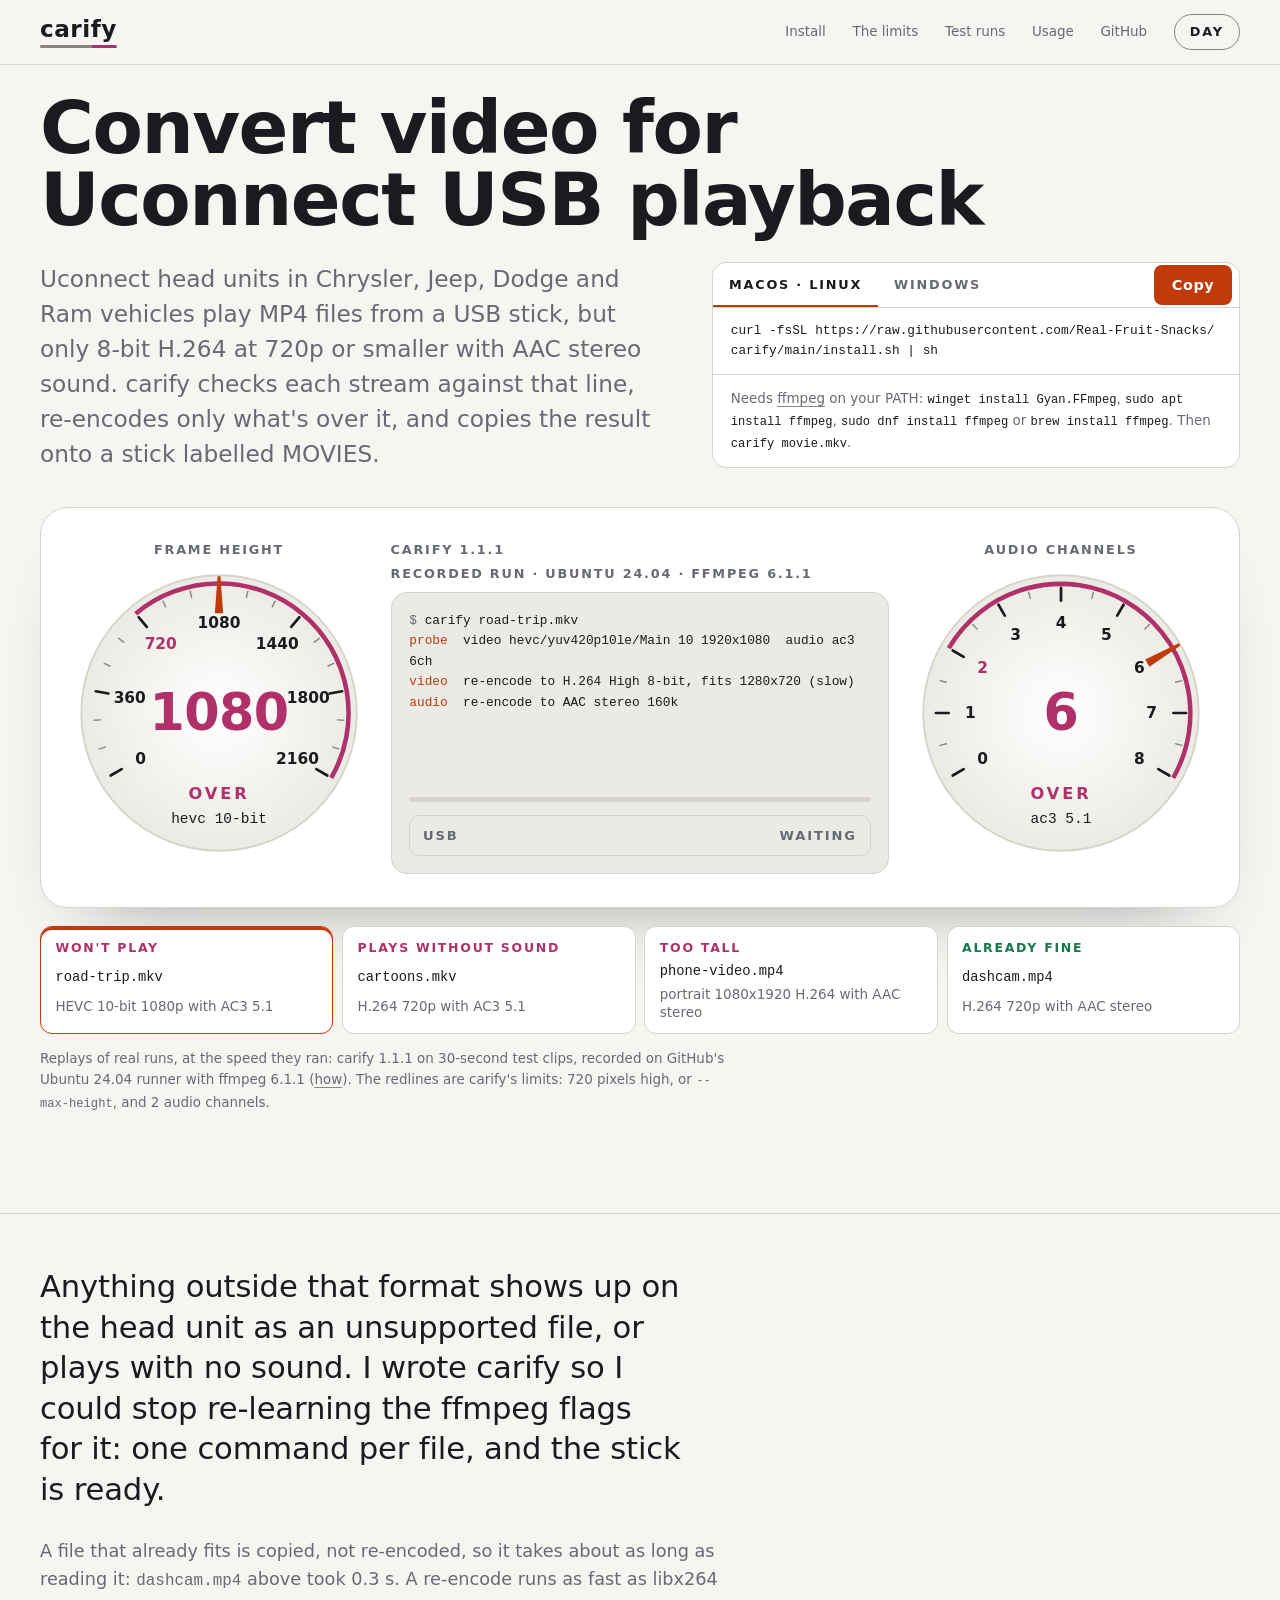
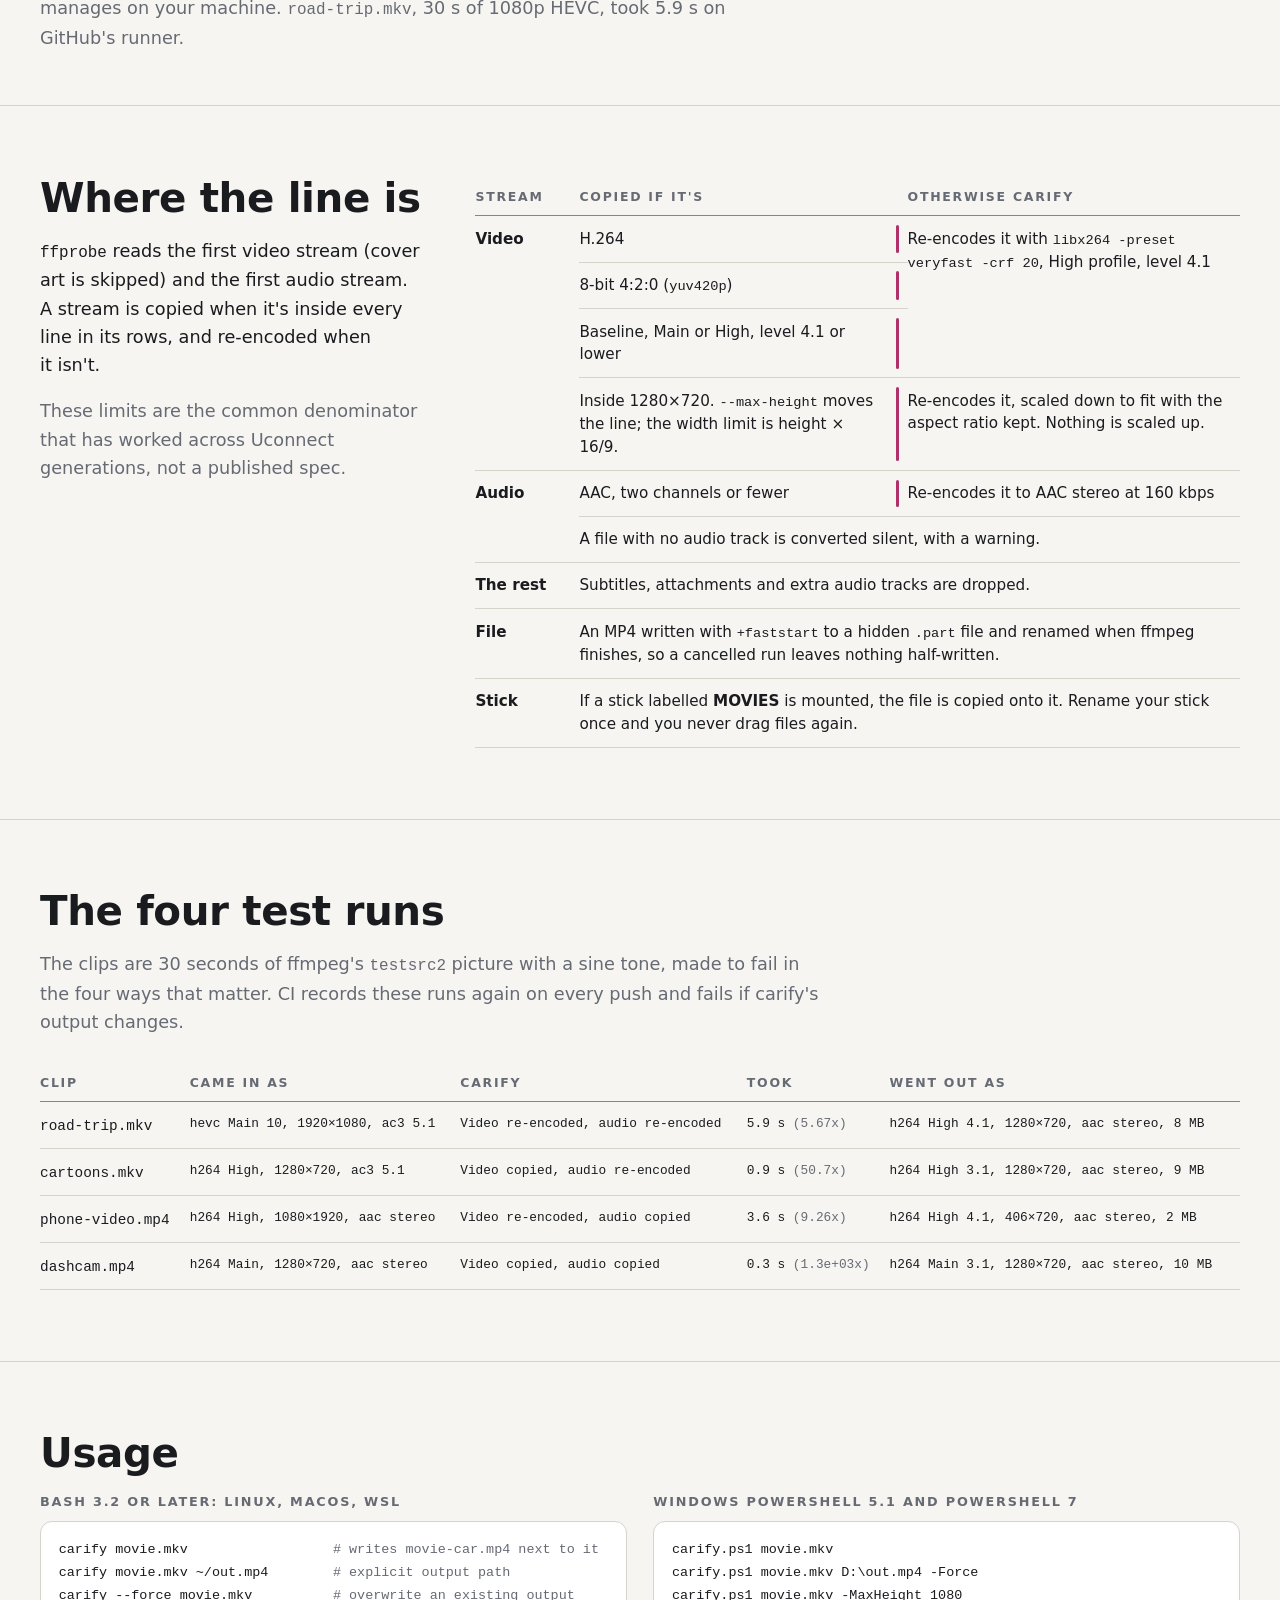
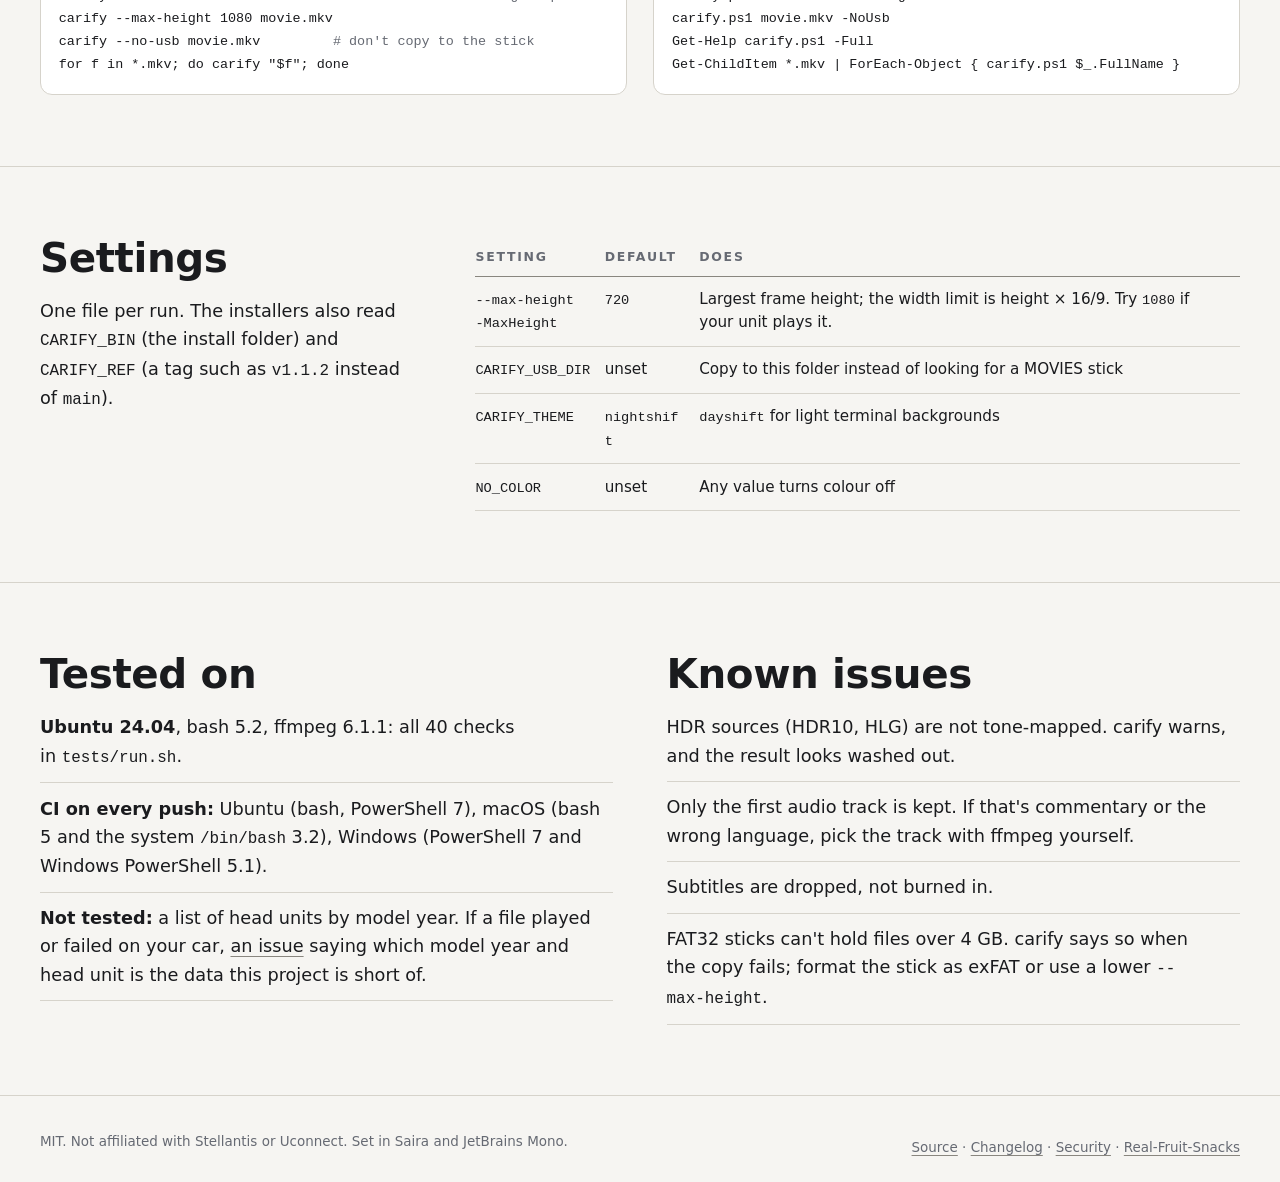
==== docs/index.html @ e6d44df5 "Version 1.1.2 carify, carify.ps1 and the installers' CARIFY_REF examples say 1.1.2, so the art job r" ====
<!DOCTYPE html>
<html lang="en">
<head>
<meta charset="UTF-8">
<meta name="viewport" content="width=device-width, initial-scale=1.0">
<title>carify: convert video for Uconnect USB playback</title>
<meta name="description" content="Uconnect head units in Chrysler, Jeep, Dodge and Ram vehicles play MP4 from a USB stick, but only 8-bit H.264 at 720p or smaller with AAC stereo. carify re-encodes only the streams over that line and copies the file onto a stick labelled MOVIES. bash and PowerShell, via ffmpeg.">
<link rel="canonical" href="https://real-fruit-snacks.github.io/carify/">
<meta property="og:title" content="carify">
<meta property="og:description" content="Convert video for Uconnect USB playback, via ffmpeg">
<meta property="og:type" content="website">
<meta property="og:url" content="https://real-fruit-snacks.github.io/carify/">
<meta property="og:image" content="https://real-fruit-snacks.github.io/carify/assets/social.png">
<meta property="og:image:width" content="1280">
<meta property="og:image:height" content="640">
<meta property="og:image:alt" content="carify's instrument cluster: road-trip.mkv came in 1080 pixels high with 6 audio channels, over the redlines; it went out 720 high with 2 channels and was copied to the stick">
<meta name="twitter:card" content="summary_large_image">
<link rel="icon" href="favicon.ico" sizes="32x32">
<link rel="icon" href="icon.svg" type="image/svg+xml">
<link rel="apple-touch-icon" href="apple-touch-icon.png">
<link rel="manifest" href="manifest.webmanifest">
<meta name="theme-color" content="#0C0D10">
<script>
  // A saved theme wins over the system setting. The key is shared with the other RFS pages.
  try { var t = localStorage.getItem('rfs-theme'); if (t === 'nightshift' || t === 'dayshift') document.documentElement.dataset.theme = t; } catch (e) {}
</script>
<link rel="preload" href="fonts/saira-latin-var.woff2" as="font" type="font/woff2" crossorigin>
<link rel="stylesheet" href="styles.css">
</head>
<body>
<a class="skip" href="#install">Skip to the install line</a>

<header class="top">
  <div class="wrap">
    <a class="mark" href="./" aria-label="carify, top of the page">carify</a>
    <nav aria-label="Page">
      <a href="#install">Install</a>
      <a href="#how">The limits</a>
      <a href="#runs">Test runs</a>
      <a href="#use">Usage</a>
      <a href="https://github.com/Real-Fruit-Snacks/carify">GitHub</a>
    </nav>
    <button class="theme" type="button" id="theme"><span class="sr-only">Theme: </span><span class="t-night">Night</span><span class="t-day">Day</span></button>
  </div>
</header>

<main>
<div class="hero">
  <div class="wrap">
    <div class="hero-head">
      <h1>Convert video for Uconnect USB playback</h1>
        <p class="sub">Uconnect head units in Chrysler, Jeep, Dodge and Ram vehicles play MP4 files from a USB stick, but only 8-bit H.264 at 720p or smaller with AAC stereo sound. carify checks each stream against that line, re-encodes only what's over it, and copies the result onto a stick labelled MOVIES.</p>

        <div class="install" id="install">
          <div class="install-bar">
          <div class="tabs" role="tablist" aria-label="Your system">
            <button type="button" role="tab" id="tab-sh" aria-controls="pane-sh" aria-selected="true">macOS · Linux</button>
            <button type="button" role="tab" id="tab-ps" aria-controls="pane-ps" aria-selected="false" tabindex="-1">Windows</button>
          </div>
          <button class="copy" type="button" id="copy" data-copy="curl -fsSL https://raw.githubusercontent.com/Real-Fruit-Snacks/carify/main/install.sh | sh">Copy</button>
          </div>
          <div class="pane" role="tabpanel" id="pane-sh" aria-labelledby="tab-sh"><code>curl -fsSL https://raw.githubusercontent.com/Real-Fruit-Snacks/carify/main/install.sh | sh</code></div>
          <div class="pane" role="tabpanel" id="pane-ps" aria-labelledby="tab-ps" hidden><code>irm https://raw.githubusercontent.com/Real-Fruit-Snacks/carify/main/install.ps1 | iex</code></div>
          <p class="install-note">Needs <a href="https://ffmpeg.org/">ffmpeg</a> on your PATH: <code>winget install Gyan.FFmpeg</code>, <code>sudo apt install ffmpeg</code>, <code>sudo dnf install ffmpeg</code> or <code>brew install ffmpeg</code>. Then <code>carify movie.mkv</code>.</p>
        </div>
    </div>

    <figure class="cluster" id="cluster" aria-labelledby="cluster-cap">
      <!-- art:cluster --><div class="binnacle"><svg width="0" height="0" style="position:absolute" aria-hidden="true"><defs><radialGradient id="face-grad"><stop class="g0" offset="0"/><stop class="g1" offset="1"/></radialGradient></defs></svg><div class="gauge" id="gauge-v"><p class="legend">Frame height</p><div class="dial" id="dial-v" style="--a:-40.00deg;--g:0.00deg" data-ghost><svg class="face" viewBox="0 0 320 320" aria-hidden="true"><circle class="rim" cx="160" cy="160" r="152"/><path class="red" d="M68.08 50.46A143 143 0 0 1 283.84 231.50"/><g class="ticks"><line class="mj" x1="52.6" y1="222.0" x2="40.5" y2="229.0"/><line class="mn" x1="34.5" y1="197.6" x2="27.8" y2="199.6"/><line class="mn" x1="29.2" y1="167.6" x2="22.2" y2="168.0"/><line class="mj" x1="37.9" y1="138.5" x2="24.1" y2="136.0"/><line class="mn" x1="39.7" y1="108.1" x2="33.3" y2="105.3"/><line class="mn" x1="54.9" y1="81.8" x2="49.3" y2="77.6"/><line class="mj" x1="80.3" y1="65.0" x2="71.3" y2="54.3"/><line class="mn" x1="101.2" y1="42.9" x2="98.1" y2="36.7"/><line class="mn" x1="129.8" y1="32.5" x2="128.2" y2="25.7"/><line class="mj" x1="160.0" y1="36.0" x2="160.0" y2="22.0"/><line class="mn" x1="190.2" y1="32.5" x2="191.8" y2="25.7"/><line class="mn" x1="218.8" y1="42.9" x2="221.9" y2="36.7"/><line class="mj" x1="239.7" y1="65.0" x2="248.7" y2="54.3"/><line class="mn" x1="265.1" y1="81.8" x2="270.7" y2="77.6"/><line class="mn" x1="280.3" y1="108.1" x2="286.7" y2="105.3"/><line class="mj" x1="282.1" y1="138.5" x2="295.9" y2="136.0"/><line class="mn" x1="290.8" y1="167.6" x2="297.8" y2="168.0"/><line class="mn" x1="285.5" y1="197.6" x2="292.2" y2="199.6"/><line class="mj" x1="267.4" y1="222.0" x2="279.5" y2="229.0"/></g><g class="nums"><text x="73.4" y="216.0">0</text><text x="61.5" y="148.6">360</text><text class="lim" x="95.7" y="89.4">720</text><text x="160.0" y="66.0">1080</text><text x="224.3" y="89.4">1440</text><text x="258.5" y="148.6">1800</text><text x="246.6" y="216.0">2160</text></g><polygon class="ghost" points="155.40,50.00 158.40,9.00 161.60,9.00 164.60,50.00"/><polygon class="needle" points="155.40,50.00 158.40,9.00 161.60,9.00 164.60,50.00"/></svg><p class="hub"><b class="hub-val" data-s="fits">720</b><span class="hub-from">from 1080</span><span class="hub-state" data-s="fits">Fits</span><code class="hub-codec">h264 8-bit</code></p></div></div><div class="console"><p class="legend"><span>carify 1.1.1</span><span>Recorded run · Ubuntu 24.04 · ffmpeg 6.1.1</span></p><div class="screen"><pre class="term" id="term"><code><span class="l-cmd"><span class="ps">$</span> carify road-trip.mkv</span><span class="l-tag"><b>probe </b> video hevc/yuv420p10le/Main 10 1920x1080  audio ac3 6ch</span><span class="l-tag"><b>video </b> re-encode to H.264 High 8-bit, fits 1280x720 (slow)</span><span class="l-tag"><b>audio </b> re-encode to AAC stereo 160k</span><span class="l-progress">frame=  720 fps=136 q=-1.0 Lsize=    8706kB time=00:00:29.99 bitrate=2377.8kbits/s speed=5.67x</span><span class="l-ok"><b>wrote </b> ./road-trip-car.mp4 (8 MB)</span><span class="l-tag"><b>usb   </b> copying to /media/runner/MOVIES</span><span class="l-ok"><b>usb   </b> done; safe to remove the stick</span></code></pre><div class="bar" aria-hidden="true"><i id="bar" style="--p:1"></i></div><p class="usb" id="usb" data-s="done"><b>USB</b> <span class="w-none">waiting</span><span class="w-copy">copying</span><span class="w-done">safe to remove</span></p></div></div><div class="gauge" id="gauge-a"><p class="legend">Audio channels</p><div class="dial" id="dial-a" style="--a:-60.00deg;--g:60.00deg" data-ghost><svg class="face" viewBox="0 0 320 320" aria-hidden="true"><circle class="rim" cx="160" cy="160" r="152"/><path class="red" d="M36.16 88.50A143 143 0 0 1 283.84 231.50"/><g class="ticks"><line class="mj" x1="52.6" y1="222.0" x2="40.5" y2="229.0"/><line class="mn" x1="33.5" y1="193.9" x2="26.7" y2="195.7"/><line class="mj" x1="36.0" y1="160.0" x2="22.0" y2="160.0"/><line class="mn" x1="33.5" y1="126.1" x2="26.7" y2="124.3"/><line class="mj" x1="52.6" y1="98.0" x2="40.5" y2="91.0"/><line class="mn" x1="67.4" y1="67.4" x2="62.4" y2="62.4"/><line class="mj" x1="98.0" y1="52.6" x2="91.0" y2="40.5"/><line class="mn" x1="126.1" y1="33.5" x2="124.3" y2="26.7"/><line class="mj" x1="160.0" y1="36.0" x2="160.0" y2="22.0"/><line class="mn" x1="193.9" y1="33.5" x2="195.7" y2="26.7"/><line class="mj" x1="222.0" y1="52.6" x2="229.0" y2="40.5"/><line class="mn" x1="252.6" y1="67.4" x2="257.6" y2="62.4"/><line class="mj" x1="267.4" y1="98.0" x2="279.5" y2="91.0"/><line class="mn" x1="286.5" y1="126.1" x2="293.3" y2="124.3"/><line class="mj" x1="284.0" y1="160.0" x2="298.0" y2="160.0"/><line class="mn" x1="286.5" y1="193.9" x2="293.3" y2="195.7"/><line class="mj" x1="267.4" y1="222.0" x2="279.5" y2="229.0"/></g><g class="nums"><text x="73.4" y="216.0">0</text><text x="60.0" y="166.0">1</text><text class="lim" x="73.4" y="116.0">2</text><text x="110.0" y="79.4">3</text><text x="160.0" y="66.0">4</text><text x="210.0" y="79.4">5</text><text x="246.6" y="116.0">6</text><text x="260.0" y="166.0">7</text><text x="246.6" y="216.0">8</text></g><polygon class="ghost" points="155.40,50.00 158.40,9.00 161.60,9.00 164.60,50.00"/><polygon class="needle" points="155.40,50.00 158.40,9.00 161.60,9.00 164.60,50.00"/></svg><p class="hub"><b class="hub-val" data-s="fits">2</b><span class="hub-from">from 6</span><span class="hub-state" data-s="fits">Fits</span><code class="hub-codec">aac stereo</code></p></div></div></div><!-- /art:cluster -->
      <figcaption id="cluster-cap">
        <div class="files" role="group" aria-label="Replay a recorded run"><!-- art:files --><button type="button" class="file" data-run="road-trip" aria-pressed="true"><code>road-trip.mkv</code><span>HEVC 10-bit 1080p with AC3 5.1</span><em>Won&#x27;t play</em></button><button type="button" class="file" data-run="cartoons" aria-pressed="false"><code>cartoons.mkv</code><span>H.264 720p with AC3 5.1</span><em>Plays without sound</em></button><button type="button" class="file" data-run="phone-video" aria-pressed="false"><code>phone-video.mp4</code><span>portrait 1080x1920 H.264 with AAC stereo</span><em>Too tall</em></button><button type="button" class="file" data-run="dashcam" aria-pressed="false"><code>dashcam.mp4</code><span>H.264 720p with AAC stereo</span><em>Already fine</em></button><!-- /art:files --></div>
        <p class="cap-note">Replays of real runs, at the speed they ran: <!-- art:recorded -->carify 1.1.1 on 30-second test clips, recorded on GitHub's Ubuntu 24.04 runner with ffmpeg 6.1.1<!-- /art:recorded --> (<a href="https://github.com/Real-Fruit-Snacks/carify/blob/main/docs/art/record.py">how</a>). The redlines are carify's limits: 720 pixels high, or <code>--max-height</code>, and 2 audio channels.</p>
        <p class="sr-only" id="cluster-say" aria-live="polite"></p>
      </figcaption>
    </figure>
  </div>
</div>

<section id="why" class="why" aria-labelledby="why-h">
  <div class="wrap">
    <h2 id="why-h" class="sr-only">Why it exists</h2>
    <p class="big">Anything outside that format shows up on the head unit as an unsupported file, or plays with no sound. I wrote carify so I could stop re-learning the ffmpeg flags for it: one command per file, and the stick is ready.</p>
    <p class="aside">A file that already fits is copied, not re-encoded, so it takes about as long as reading it: <code>dashcam.mp4</code> above took <!-- art:t-dashcam -->0.3&nbsp;s<!-- /art:t-dashcam -->. A re-encode runs as fast as libx264 manages on your machine. <code>road-trip.mkv</code>, 30&nbsp;s of 1080p HEVC, took <!-- art:t-road-trip -->5.9&nbsp;s<!-- /art:t-road-trip --> on GitHub's runner.</p>
  </div>
</section>

<section id="how" class="how" aria-labelledby="how-h">
  <div class="wrap how-grid">
    <div class="how-intro">
      <h2 id="how-h">Where the line is</h2>
      <p><code>ffprobe</code> reads the first video stream (cover art is skipped) and the first audio stream. A stream is copied when it's inside every line in its rows, and re-encoded when it isn't.</p>
      <p class="mute">These limits are the common denominator that has worked across Uconnect generations, not a published spec.</p>
    </div>
    <table class="limits">
      <thead><tr><th scope="col">Stream</th><th scope="col">Copied if it's</th><th scope="col">Otherwise carify</th></tr></thead>
      <tbody>
        <tr><th scope="rowgroup" rowspan="4">Video</th><td class="line">H.264</td><td rowspan="3">Re-encodes it with <code>libx264 -preset veryfast -crf&nbsp;20</code>, High profile, level 4.1</td></tr>
        <tr><td class="line">8-bit 4:2:0 (<code>yuv420p</code>)</td></tr>
        <tr><td class="line">Baseline, Main or High, level 4.1 or lower</td></tr>
        <tr><td class="line">Inside 1280×720. <code>--max-height</code> moves the line; the width limit is height × 16/9.</td><td>Re-encodes it, scaled down to fit with the aspect ratio kept. Nothing is scaled up.</td></tr>
        <tr><th scope="rowgroup" rowspan="2">Audio</th><td class="line">AAC, two channels or fewer</td><td>Re-encodes it to AAC stereo at 160&nbsp;kbps</td></tr>
        <tr><td colspan="2">A file with no audio track is converted silent, with a warning.</td></tr>
        <tr><th scope="row">The rest</th><td colspan="2">Subtitles, attachments and extra audio tracks are dropped.</td></tr>
        <tr><th scope="row">File</th><td colspan="2">An MP4 written with <code>+faststart</code> to a hidden <code>.part</code> file and renamed when ffmpeg finishes, so a cancelled run leaves nothing half-written.</td></tr>
        <tr><th scope="row">Stick</th><td colspan="2">If a stick labelled <b>MOVIES</b> is mounted, the file is copied onto it. Rename your stick once and you never drag files again.</td></tr>
      </tbody>
    </table>
  </div>
</section>

<section id="runs" class="runs" aria-labelledby="runs-h">
  <div class="wrap">
    <h2 id="runs-h">The four test runs</h2>
    <p class="lede">The clips are 30&nbsp;seconds of ffmpeg's <code>testsrc2</code> picture with a sine tone, made to fail in the four ways that matter. CI records these runs again on every push and fails if carify's output changes.</p>
    <div class="scroll" tabindex="0" role="region" aria-labelledby="runs-h">
      <table class="runs-table">
        <thead><tr><th scope="col">Clip</th><th scope="col">Came in as</th><th scope="col">carify</th><th scope="col">Took</th><th scope="col">Went out as</th></tr></thead>
        <tbody><!-- art:runs --><tr><th scope="row"><code>road-trip.mkv</code></th><td>hevc Main 10, 1920×1080, ac3 5.1</td><td>Video re-encoded, audio re-encoded</td><td class="num">5.9&nbsp;s <span>(5.67x)</span></td><td>h264 High 4.1, 1280×720, aac stereo, 8&nbsp;MB</td></tr><tr><th scope="row"><code>cartoons.mkv</code></th><td>h264 High, 1280×720, ac3 5.1</td><td>Video copied, audio re-encoded</td><td class="num">0.9&nbsp;s <span>(50.7x)</span></td><td>h264 High 3.1, 1280×720, aac stereo, 9&nbsp;MB</td></tr><tr><th scope="row"><code>phone-video.mp4</code></th><td>h264 High, 1080×1920, aac stereo</td><td>Video re-encoded, audio copied</td><td class="num">3.6&nbsp;s <span>(9.26x)</span></td><td>h264 High 4.1, 406×720, aac stereo, 2&nbsp;MB</td></tr><tr><th scope="row"><code>dashcam.mp4</code></th><td>h264 Main, 1280×720, aac stereo</td><td>Video copied, audio copied</td><td class="num">0.3&nbsp;s <span>(1.3e+03x)</span></td><td>h264 Main 3.1, 1280×720, aac stereo, 10&nbsp;MB</td></tr><!-- /art:runs --></tbody>
      </table>
    </div>
  </div>
</section>

<section id="use" class="use" aria-labelledby="use-h">
  <div class="wrap">
    <h2 id="use-h">Usage</h2>
    <div class="cmds">
      <div>
        <p class="cmd-head">bash 3.2 or later: Linux, macOS, WSL</p>
<pre><code>carify movie.mkv                  <span class="c"># writes movie-car.mp4 next to it</span>
carify movie.mkv ~/out.mp4        <span class="c"># explicit output path</span>
carify --force movie.mkv          <span class="c"># overwrite an existing output</span>
carify --max-height 1080 movie.mkv
carify --no-usb movie.mkv         <span class="c"># don't copy to the stick</span>
for f in *.mkv; do carify "$f"; done</code></pre>
      </div>
      <div>
        <p class="cmd-head">Windows PowerShell 5.1 and PowerShell 7</p>
<pre><code>carify.ps1 movie.mkv
carify.ps1 movie.mkv D:\out.mp4 -Force
carify.ps1 movie.mkv -MaxHeight 1080
carify.ps1 movie.mkv -NoUsb
Get-Help carify.ps1 -Full
Get-ChildItem *.mkv | ForEach-Object { carify.ps1 $_.FullName }</code></pre>
      </div>
    </div>
  </div>
</section>

<section id="config" class="config" aria-labelledby="config-h">
  <div class="wrap config-grid">
    <div>
      <h2 id="config-h">Settings</h2>
      <p>One file per run. The installers also read <code>CARIFY_BIN</code> (the install folder) and <code>CARIFY_REF</code> (a tag such as <code>v1.1.2</code> instead of <code>main</code>).</p>
    </div>
    <table class="params">
      <thead><tr><th scope="col">Setting</th><th scope="col">Default</th><th scope="col">Does</th></tr></thead>
      <tbody>
        <tr><th scope="row"><code>--max-height</code><br><code>-MaxHeight</code></th><td><code>720</code></td><td>Largest frame height; the width limit is height × 16/9. Try <code>1080</code> if your unit plays it.</td></tr>
        <tr><th scope="row"><code>CARIFY_USB_DIR</code></th><td>unset</td><td>Copy to this folder instead of looking for a MOVIES stick</td></tr>
        <tr><th scope="row"><code>CARIFY_THEME</code></th><td><code>nightshift</code></td><td><code>dayshift</code> for light terminal backgrounds</td></tr>
        <tr><th scope="row"><code>NO_COLOR</code></th><td>unset</td><td>Any value turns colour off</td></tr>
      </tbody>
    </table>
  </div>
</section>

<section id="tested" class="tested" aria-labelledby="tested-h">
  <div class="wrap tested-grid">
    <div>
      <h2 id="tested-h">Tested on</h2>
      <ul>
        <li><b>Ubuntu 24.04</b>, bash 5.2, ffmpeg 6.1.1: all 40 checks in <code>tests/run.sh</code>.</li>
        <li><b>CI on every push:</b> Ubuntu (bash, PowerShell 7), macOS (bash 5 and the system <code>/bin/bash</code> 3.2), Windows (PowerShell 7 and Windows PowerShell 5.1).</li>
        <li><b>Not tested:</b> a list of head units by model year. If a file played or failed on your car, <a href="https://github.com/Real-Fruit-Snacks/carify/issues/new/choose">an issue</a> saying which model year and head unit is the data this project is short of.</li>
      </ul>
    </div>
    <div>
      <h2>Known issues</h2>
      <ul>
        <li>HDR sources (HDR10, HLG) are not tone-mapped. carify warns, and the result looks washed out.</li>
        <li>Only the first audio track is kept. If that's commentary or the wrong language, pick the track with ffmpeg yourself.</li>
        <li>Subtitles are dropped, not burned in.</li>
        <li>FAT32 sticks can't hold files over 4&nbsp;GB. carify says so when the copy fails; format the stick as exFAT or use a lower <code>--max-height</code>.</li>
      </ul>
    </div>
  </div>
</section>
</main>

<footer>
  <div class="wrap">
    <p>MIT. Not affiliated with Stellantis or Uconnect. Set in Saira and JetBrains Mono.</p>
    <p><a href="https://github.com/Real-Fruit-Snacks/carify">Source</a> · <a href="https://github.com/Real-Fruit-Snacks/carify/blob/main/CHANGELOG.md">Changelog</a> · <a href="https://github.com/Real-Fruit-Snacks/carify/blob/main/SECURITY.md">Security</a> · <a href="https://real-fruit-snacks.github.io/">Real-Fruit-Snacks</a></p>
  </div>
</footer>

<script src="runs.js"></script>
<script src="script.js"></script>
</body>
</html>
---- docs/styles.css ----
/* carify project page. The page is a car's instrument cluster: the head unit's limits are the
   redlines, and each recorded run moves the needles. Colours are the RFS Nightshift and Dayshift
   values; everything else is this page's own. Decisions: DESIGN.md. */

@font-face { font-family: "Saira"; font-weight: 100 900; font-stretch: 50% 125%; font-display: swap; src: url(fonts/saira-latin-var.woff2) format("woff2"); }
@font-face { font-family: "JetBrains Mono"; font-weight: 100 800; font-display: swap; src: url(fonts/jetbrains-mono-latin-var.woff2) format("woff2"); }

/* ---------- tokens ---------- */
:root {
  /* RFS Nightshift */
  --bg: #0C0D10; --surface: #13151A; --raised: #1A1D24; --code-bg: #070809;
  --line: #262A33; --line-strong: #636872; --ink: #E8E6E1; --mute: #8A8F99;
  --ember: #FF6A3D; --ember-hover: #FC7951; --ember-press: #F98864; --on-ember: #0C0D10;
  --amber: #FFC247; --mint: #3DDC97; --rasp: #F06292;
  --plate: var(--raised); --face-in: var(--surface); --face-out: var(--code-bg); --screen: var(--code-bg);
  --glow: drop-shadow(0 0 5px color-mix(in srgb, var(--ember) 70%, transparent));
  --plate-shadow: 0 50px 100px -50px rgb(0 0 0 / .9);
  color-scheme: dark;

  --sans: "Saira", system-ui, sans-serif;
  --mono: "JetBrains Mono", ui-monospace, "Cascadia Mono", Consolas, monospace;

  /* Type: 16px @360 -> 18px @1440, ratio 1.2 -> 1.333 (scale.mjs) */
  --step-5: clamp(2.4883rem, 1.7395rem + 3.3281vw, 4.7348rem);
  --step-4: clamp(2.0736rem, 1.5808rem + 2.1902vw, 3.552rem);
  --step-3: clamp(1.728rem, 1.4158rem + 1.3877vw, 2.6647rem);
  --step-2: clamp(1.44rem, 1.2537rem + 0.8281vw, 1.999rem);
  --step-1: clamp(1.2rem, 1.1001rem + 0.4439vw, 1.4996rem);
  --step-0: clamp(1rem, 0.9583rem + 0.1852vw, 1.125rem);
  --step--1: clamp(0.8333rem, 0.8298rem + 0.0157vw, 0.844rem);

  --space-3xs: clamp(0.25rem, 0.2396rem + 0.0463vw, 0.2813rem);
  --space-2xs: clamp(0.5rem, 0.4792rem + 0.0926vw, 0.5625rem);
  --space-xs: clamp(0.75rem, 0.7188rem + 0.1389vw, 0.8438rem);
  --space-s: clamp(1rem, 0.9583rem + 0.1852vw, 1.125rem);
  --space-m: clamp(1.5rem, 1.4375rem + 0.2778vw, 1.6875rem);
  --space-l: clamp(2rem, 1.9167rem + 0.3704vw, 2.25rem);
  --space-xl: clamp(3rem, 2.875rem + 0.5556vw, 3.375rem);
  --space-s-l: clamp(1rem, 0.5833rem + 1.8519vw, 2.25rem);
  --space-m-xl: clamp(1.5rem, 0.875rem + 2.7778vw, 3.375rem);
  --space-xl-3xl: clamp(3rem, 1.75rem + 5.5556vw, 6.75rem);

  --wrap: 1240px; --gutter: clamp(1rem, 4vw, 2.5rem);
  --r-plate: 28px; --r-s: 8px;
  --ease: cubic-bezier(.2, .7, .2, 1);
}
/* RFS Dayshift */
:root[data-theme="dayshift"] {
  --bg: #F6F5F2; --surface: #FFFFFF; --raised: #ECEAE4; --code-bg: #FFFFFF;
  --line: #D6D3CB; --line-strong: #89867F; --ink: #1A1B1E; --mute: #666A73;
  --ember: #C03B0A; --ember-hover: #AC370C; --ember-press: #98330F; --on-ember: #FFFFFF;
  --amber: #925F00; --mint: #15794D; --rasp: #B0306A;
  --plate: var(--surface); --face-in: var(--surface); --face-out: var(--raised); --screen: var(--raised);
  --glow: none; --plate-shadow: 0 40px 70px -50px rgb(26 27 30 / .45);
  color-scheme: light;
}
@media (prefers-color-scheme: light) {
  :root:not([data-theme="nightshift"]) {
    --bg: #F6F5F2; --surface: #FFFFFF; --raised: #ECEAE4; --code-bg: #FFFFFF;
    --line: #D6D3CB; --line-strong: #89867F; --ink: #1A1B1E; --mute: #666A73;
    --ember: #C03B0A; --ember-hover: #AC370C; --ember-press: #98330F; --on-ember: #FFFFFF;
    --amber: #925F00; --mint: #15794D; --rasp: #B0306A;
    --plate: var(--surface); --face-in: var(--surface); --face-out: var(--raised); --screen: var(--raised);
    --glow: none; --plate-shadow: 0 40px 70px -50px rgb(26 27 30 / .45);
    color-scheme: light;
  }
}

/* ---------- base ---------- */
* { box-sizing: border-box; }
html { background: var(--bg); -webkit-text-size-adjust: 100%; }
@media (prefers-reduced-motion: no-preference) { html { scroll-behavior: smooth; } }
body { margin: 0; background: var(--bg); color: var(--ink); font: 400 var(--step-0)/1.6 var(--sans); font-stretch: 100%; -webkit-font-smoothing: antialiased; }
::selection { background: color-mix(in srgb, var(--ember) 32%, transparent); color: var(--ink); }
:focus-visible { outline: 2px solid var(--ember); outline-offset: 3px; border-radius: 4px; }
a { color: inherit; text-decoration: underline; text-decoration-color: var(--line-strong); text-decoration-thickness: 1px; text-underline-offset: .22em; transition: text-decoration-color .18s; }
@media (hover: hover) { a:hover { text-decoration-color: var(--ember); } }
code, pre { font-family: var(--mono); font-size: .9em; }
pre code { font-size: 1em; }
p code, li code, td code, th code { overflow-wrap: anywhere; }
h1, h2, h3 { margin: 0; font-weight: 700; line-height: 1.05; text-wrap: balance; }
p, li { text-wrap: pretty; }
.wrap { width: min(100% - 2 * var(--gutter), var(--wrap)); margin-inline: auto; }
.sr-only { position: absolute; width: 1px; height: 1px; overflow: hidden; clip-path: inset(50%); white-space: nowrap; }
.skip { position: absolute; left: var(--gutter); top: -4rem; z-index: 10; padding: .5rem .9rem; background: var(--ember); color: var(--on-ember); border-radius: var(--r-s); font-weight: 600; text-decoration: none; }
.skip:focus { top: .75rem; }
.mute { color: var(--mute); }
/* Cluster legends: condensed capitals, the way instrument labels are set. */
.legend, .hub-title, .hub-state, .usb, .tabs button, .cmd-head, .limits th[scope="col"], .runs-table th[scope="col"], .params th[scope="col"], .file em {
  font-family: var(--sans); font-stretch: 75%; font-weight: 650; text-transform: uppercase; letter-spacing: .14em;
}

/* ---------- header ---------- */
.top { border-bottom: 1px solid var(--line); }
.top .wrap { display: flex; align-items: center; gap: var(--space-m); min-height: 4rem; }
.mark { font-stretch: 125%; font-weight: 800; font-size: 1.45rem; letter-spacing: .02em; text-decoration: none; line-height: 1; padding-block: .3rem; }
.mark::after { content: ""; display: block; height: 3px; margin-top: .3rem; background: linear-gradient(90deg, var(--line-strong) 0 68%, var(--rasp) 68% 100%); border-radius: 2px; }
.top nav { display: flex; gap: var(--space-m); margin-left: auto; font-size: var(--step--1); }
.top nav a { text-decoration: none; color: var(--mute); padding-block: .5rem; transition: color .18s; }
@media (hover: hover) { .top nav a:hover { color: var(--ink); } }
.theme { font: 650 .8rem/1 var(--sans); font-stretch: 75%; letter-spacing: .14em; text-transform: uppercase; color: var(--ink); background: none; border: 1px solid var(--line-strong); border-radius: 999px; padding: .55rem .95rem; cursor: pointer; transition: border-color .18s; min-height: 2.25rem; }
@media (hover: hover) { .theme:hover { border-color: var(--ember); } }
.theme .t-day { display: none; }
:root[data-theme="dayshift"] .theme .t-night { display: none; }
:root[data-theme="dayshift"] .theme .t-day { display: inline; }
@media (prefers-color-scheme: light) {
  :root:not([data-theme="nightshift"]) .theme .t-night { display: none; }
  :root:not([data-theme="nightshift"]) .theme .t-day { display: inline; }
}
@media (max-width: 860px) { .top nav a:not(:last-child) { display: none; } }

/* ---------- hero ---------- */
.hero { padding-block: var(--space-m) var(--space-xl-3xl); }
.hero-head { display: grid; grid-template-columns: minmax(0, 1fr); gap: var(--space-s) var(--space-xl); align-items: start; }
@media (min-width: 980px) { .hero-head { grid-template-columns: minmax(0, 1fr) minmax(0, 33rem); } .hero-head h1 { grid-column: 1 / -1; } }
h1 { font-size: clamp(2.2rem, 1.15rem + 4.3vw, 5rem); font-weight: 720; letter-spacing: -.02em; line-height: .98; margin-bottom: var(--space-2xs); }
.sub { margin: 0; color: var(--mute); max-width: 54ch; }
@media (min-width: 980px) { .sub { font-size: var(--step-1); line-height: 1.5; } }
.install { border: 1px solid var(--line); border-radius: 14px; background: var(--surface); overflow: hidden; }
.install-bar { display: flex; align-items: center; justify-content: space-between; gap: var(--space-xs); padding-right: .45rem; border-bottom: 1px solid var(--line); }
.tabs { display: flex; }
.tabs button { flex: 0 0 auto; font-size: .8rem; color: var(--mute); background: none; border: 0; border-bottom: 2px solid transparent; padding: .8rem 1rem .7rem; cursor: pointer; min-height: 2.75rem; transition: color .18s; }
.tabs button[aria-selected="true"] { color: var(--ink); border-bottom-color: var(--ember); }
@media (hover: hover) { .tabs button:hover { color: var(--ink); } }
.pane { padding: var(--space-xs) var(--space-s); }
.pane[hidden] { display: none; }
.pane code { display: block; font-size: .8rem; line-height: 1.55; word-break: break-all; }
@media (max-width: 560px) { .pane code { font-size: .76rem; } }
.copy { flex: none; font: 650 .9rem/1 var(--sans); font-stretch: 87%; letter-spacing: .04em; color: var(--on-ember); background: var(--ember); border: 0; border-radius: 8px; padding: .6rem 1.1rem; min-height: 2.5rem; cursor: pointer; transition: background .15s; }
@media (hover: hover) { .copy:hover { background: var(--ember-hover); } }
.copy:active { background: var(--ember-press); }
.install-note { margin: 0; padding: var(--space-xs) var(--space-s); border-top: 1px solid var(--line); font-size: var(--step--1); color: var(--mute); line-height: 1.55; }
.install-note code { color: var(--ink); font-size: .9em; }

/* ---------- the cluster ---------- */
.cluster { margin: var(--space-l) 0 0; }
.binnacle {
  position: relative; display: grid; gap: var(--space-m) var(--space-m); align-items: start;
  grid-template-columns: minmax(0, 1fr) minmax(0, 1fr); grid-template-areas: "v a" "screen screen";
  padding: var(--space-s-l); background: var(--plate); border: 1px solid var(--line);
  border-radius: var(--r-plate); box-shadow: var(--plate-shadow);
}
@media (min-width: 900px) {
  .binnacle { grid-template-columns: minmax(0, 290px) minmax(0, 1fr) minmax(0, 290px); grid-template-areas: "v screen a"; }
}
#gauge-v { grid-area: v; } #gauge-a { grid-area: a; }
.gauge { display: grid; justify-items: center; gap: var(--space-2xs); width: 100%; }
.gauge .legend { justify-content: center; }
.console { grid-area: screen; display: grid; grid-template-rows: auto 1fr; gap: var(--space-2xs); align-self: stretch; min-width: 0; }
.legend { display: flex; justify-content: space-between; gap: .4rem 1rem; flex-wrap: wrap; margin: 0; font-size: .8rem; line-height: 1.4; color: var(--mute); }
.legend span:first-child { white-space: nowrap; }
.dial { position: relative; container-type: inline-size; aspect-ratio: 1; width: 100%; max-width: 300px; justify-self: center; }
.face { display: block; width: 100%; height: 100%; overflow: visible; }
.g0 { stop-color: var(--face-in); } .g1 { stop-color: var(--face-out); }
.face .rim { fill: url(#face-grad); stroke: var(--line); stroke-width: 2; }
.face .red { fill: none; stroke: var(--rasp); stroke-width: 5; }
.face .mj { stroke: var(--ink); stroke-width: 3; stroke-linecap: round; }
.face .mn { stroke: var(--line-strong); stroke-width: 1.6; stroke-linecap: round; }
.face .nums text { fill: var(--ink); font: 600 17px var(--sans); font-stretch: 75%; text-anchor: middle; }
.face .nums .lim { fill: var(--rasp); }
.face .needle, .face .ghost { transform-box: view-box; transform-origin: 160px 160px; }
.face .needle { fill: var(--ember); transform: rotate(var(--a, -120deg)); filter: var(--glow); }
.face .ghost { fill: var(--rasp); fill-opacity: .5; transform: rotate(var(--g, -120deg)); opacity: 0; }
.dial[data-ghost] .ghost { opacity: 1; }
@media (prefers-reduced-motion: no-preference) {
  .face .needle { transition: transform var(--t, .6s) var(--ez, var(--ease)); }
  .face .ghost { transition: opacity .25s; }
}

/* Hub text sits where the README cluster puts it, in fractions of the 320-unit dial. */
.hub { position: absolute; inset: 0; margin: 0; pointer-events: none; text-align: center; line-height: 1; }
.hub > * { position: absolute; left: 12%; right: 12%; }
.hub-val { top: 50%; transform: translateY(-50%); font-size: 17.5cqw; font-weight: 720; font-variant-numeric: tabular-nums; letter-spacing: -.01em; line-height: 1; }
.hub-from { top: 63%; font: 400 max(12px, 4.6cqw)/1 var(--mono); color: var(--mute); }
.hub-state { top: 75%; font-size: max(12px, 5.6cqw); font-weight: 720; letter-spacing: .18em; }
.hub-codec { top: 84%; font-size: max(12px, 5cqw); }
.hub [data-s="fits"] { color: var(--mint); }
.hub [data-s="over"] { color: var(--rasp); }
.hub [data-s="off"] { color: var(--line-strong); }

.screen { align-self: stretch; display: flex; flex-direction: column; min-width: 0; background: var(--screen); border: 1px solid var(--line); border-radius: 16px; padding: var(--space-s); }
.term { flex: 1; margin: 0; padding: 0; background: none; border: 0; border-radius: 0; overflow: visible; font-size: clamp(.75rem, .7rem + .2vw, .8rem); line-height: 1.6; white-space: pre-wrap; overflow-wrap: anywhere; min-height: 13.5em; color: var(--ink); }
.term code { font-size: 1em; }
.term > code > span { display: block; }
.term b { font-weight: 500; }
.term .ps { color: var(--mute); }
.term .l-tag b { color: var(--ember); }
.term .l-ok b { color: var(--mint); }
.term .l-warn b { color: var(--amber); }
.term .l-err b { color: var(--rasp); }
.term .l-progress { color: var(--mute); }
.term .caret { display: inline-block; width: .6em; height: 1.1em; vertical-align: -.2em; background: var(--ember); }
@media (prefers-reduced-motion: no-preference) { .term .caret { animation: blink 1s steps(1) infinite; } }
@keyframes blink { 50% { opacity: 0; } }
.bar { height: 5px; margin: var(--space-xs) 0; background: var(--line); border-radius: 3px; overflow: hidden; }
.bar i { display: block; height: 100%; background: var(--ember); transform-origin: left; transform: scaleX(var(--p, 0)); }
@media (prefers-reduced-motion: no-preference) { .bar i { transition: transform .5s linear; } }
.usb { display: flex; justify-content: space-between; align-items: center; margin: 0; padding: .55rem .8rem; border: 1px solid var(--line); border-radius: 10px; font-size: .82rem; color: var(--mute); }
.usb b { font-weight: 700; }
.usb span { display: none; }
.usb[data-s="none"] .w-none, .usb[data-s="copy"] .w-copy, .usb[data-s="done"] .w-done { display: inline; }
.usb[data-s="copy"] .w-copy { color: var(--ember); }
.usb[data-s="done"] .w-done { color: var(--mint); }

figcaption { margin-top: var(--space-s); }
.files { display: grid; gap: var(--space-2xs); grid-template-columns: repeat(2, minmax(0, 1fr)); }
@media (min-width: 900px) { .files { grid-template-columns: repeat(4, minmax(0, 1fr)); } }
.file { display: grid; gap: .15rem; text-align: left; font: inherit; color: var(--ink); background: var(--surface); border: 1px solid var(--line); border-radius: 12px; padding: .7rem .9rem .75rem; cursor: pointer; position: relative; transition: border-color .18s; }
.file code { font-size: .86rem; overflow-wrap: anywhere; }
.file span { font-size: var(--step--1); color: var(--mute); line-height: 1.35; }
.file em { order: -1; font-style: normal; font-size: .78rem; color: var(--rasp); }
.file[data-run="dashcam"] em { color: var(--mint); }
.file[aria-pressed="true"] { border-color: var(--ember); box-shadow: inset 0 3px 0 var(--ember); }
@media (hover: hover) { .file:hover { border-color: var(--line-strong); } .file[aria-pressed="true"]:hover { border-color: var(--ember); } }
.file:disabled { cursor: progress; }
.cap-note { margin: var(--space-xs) 0 0; font-size: var(--step--1); color: var(--mute); max-width: 80ch; }

/* ---------- sections ---------- */
section { padding-block: clamp(3rem, 2rem + 3vw, 5rem); border-top: 1px solid var(--line); }
h2 { font-size: var(--step-3); letter-spacing: -.01em; margin-bottom: var(--space-s); }

.why { padding-block: var(--space-xl); }
.big { margin: 0; font-size: var(--step-2); line-height: 1.32; font-weight: 500; max-width: 34ch; letter-spacing: -.005em; }
.aside { margin: var(--space-m) 0 0; color: var(--mute); max-width: 64ch; }

.how-grid { display: grid; grid-template-columns: minmax(0, 1fr); gap: var(--space-l) var(--space-xl); }
@media (min-width: 980px) { .how-grid { grid-template-columns: minmax(0, 4fr) minmax(0, 8fr); } }
.how-intro p { margin: 0 0 var(--space-s); max-width: 44ch; }
table { width: 100%; border-collapse: collapse; font-size: .95rem; line-height: 1.5; }
th, td { text-align: left; vertical-align: top; padding: .7rem .9rem .7rem 0; border-bottom: 1px solid var(--line); }
thead th { font-size: .78rem; color: var(--mute); font-weight: 650; padding-bottom: .55rem; border-bottom-color: var(--line-strong); }
.limits tbody th { font-size: .95rem; font-weight: 700; width: 6.5rem; }
.limits td code, .runs-table code, .params code { color: var(--ink); }
/* The "plays" column ends on a redline: past it, carify steps in. */
.limits td.line { position: relative; padding-right: 1.4rem; }
.limits td.line::after { content: ""; position: absolute; right: .55rem; top: .55rem; bottom: .55rem; width: 3px; border-radius: 2px; background: var(--rasp); }

.runs .lede { margin: 0 0 var(--space-m); color: var(--mute); max-width: 70ch; }
.scroll { overflow-x: auto; }
.runs-table { min-width: 860px; }
.runs-table tbody th code { font-size: .9rem; font-weight: 500; }
.runs-table td { font-family: var(--mono); font-size: .8rem; }
.runs-table .num { white-space: nowrap; font-variant-numeric: tabular-nums; }
.runs-table .num span { color: var(--mute); }

.cmds { display: grid; grid-template-columns: minmax(0, 1fr); gap: var(--space-m); }
@media (min-width: 900px) { .cmds { grid-template-columns: repeat(2, minmax(0, 1fr)); } }
.cmd-head { margin: 0 0 .5rem; font-size: .8rem; color: var(--mute); }
pre { margin: 0; padding: var(--space-s); background: var(--code-bg); border: 1px solid var(--line); border-radius: 12px; overflow-x: auto; line-height: 1.7; font-size: .84rem; }
pre .c { color: var(--mute); }

.config-grid { display: grid; grid-template-columns: minmax(0, 1fr); gap: var(--space-l) var(--space-xl); }
@media (min-width: 980px) { .config-grid { grid-template-columns: minmax(0, 4fr) minmax(0, 8fr); } }
.config-grid p { margin: 0; max-width: 44ch; }
.params tbody th { white-space: nowrap; font-weight: 400; }

.tested-grid { display: grid; grid-template-columns: minmax(0, 1fr); gap: var(--space-l) var(--space-xl); }
@media (min-width: 900px) { .tested-grid { grid-template-columns: repeat(2, minmax(0, 1fr)); } }
.tested ul { margin: 0; padding: 0; list-style: none; }
.tested li { padding: .7rem 0; border-bottom: 1px solid var(--line); }
.tested li:first-child { padding-top: 0; }

footer { border-top: 1px solid var(--line); padding-block: var(--space-l); font-size: var(--step--1); color: var(--mute); }
footer .wrap { display: flex; flex-wrap: wrap; justify-content: space-between; gap: .5rem 2rem; }
footer p { margin: 0; }
footer a { padding-block: .35rem; display: inline-block; }

@media print { .top nav, .theme, .files, .skip { display: none; } }
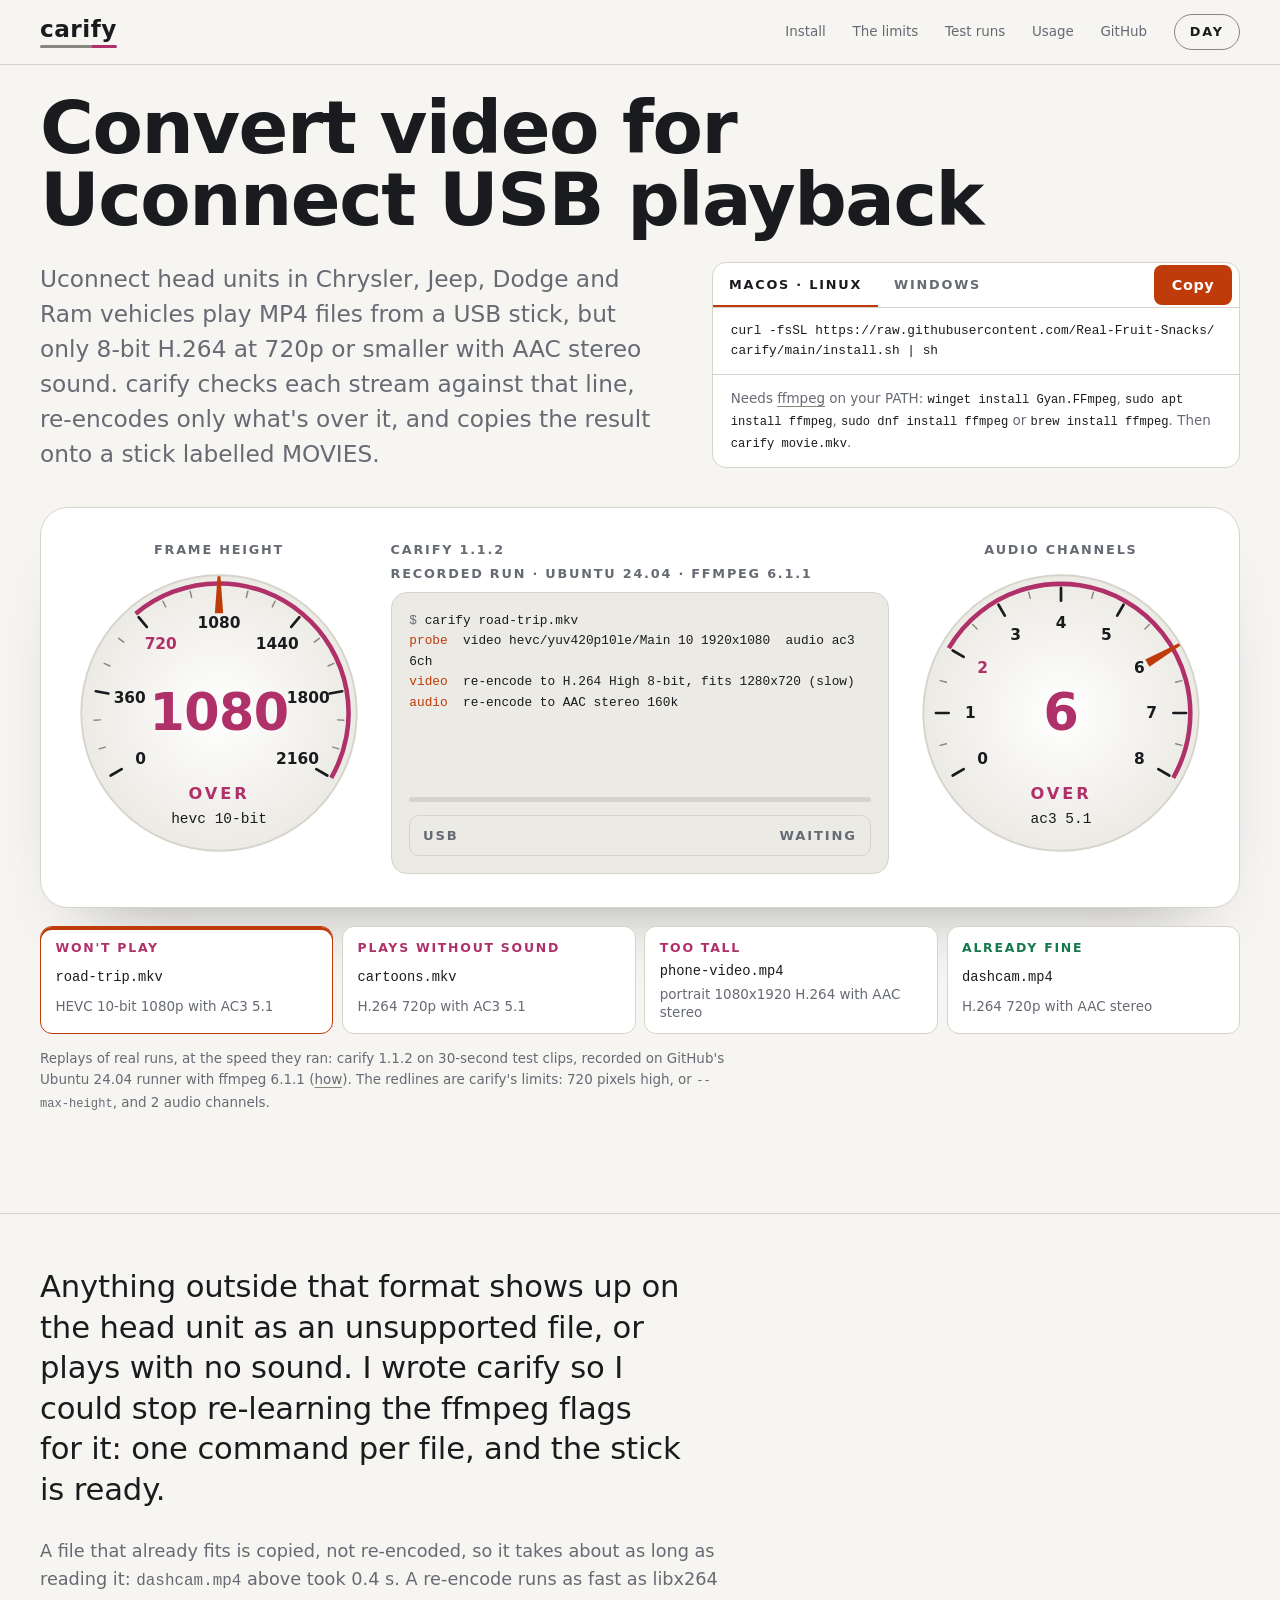
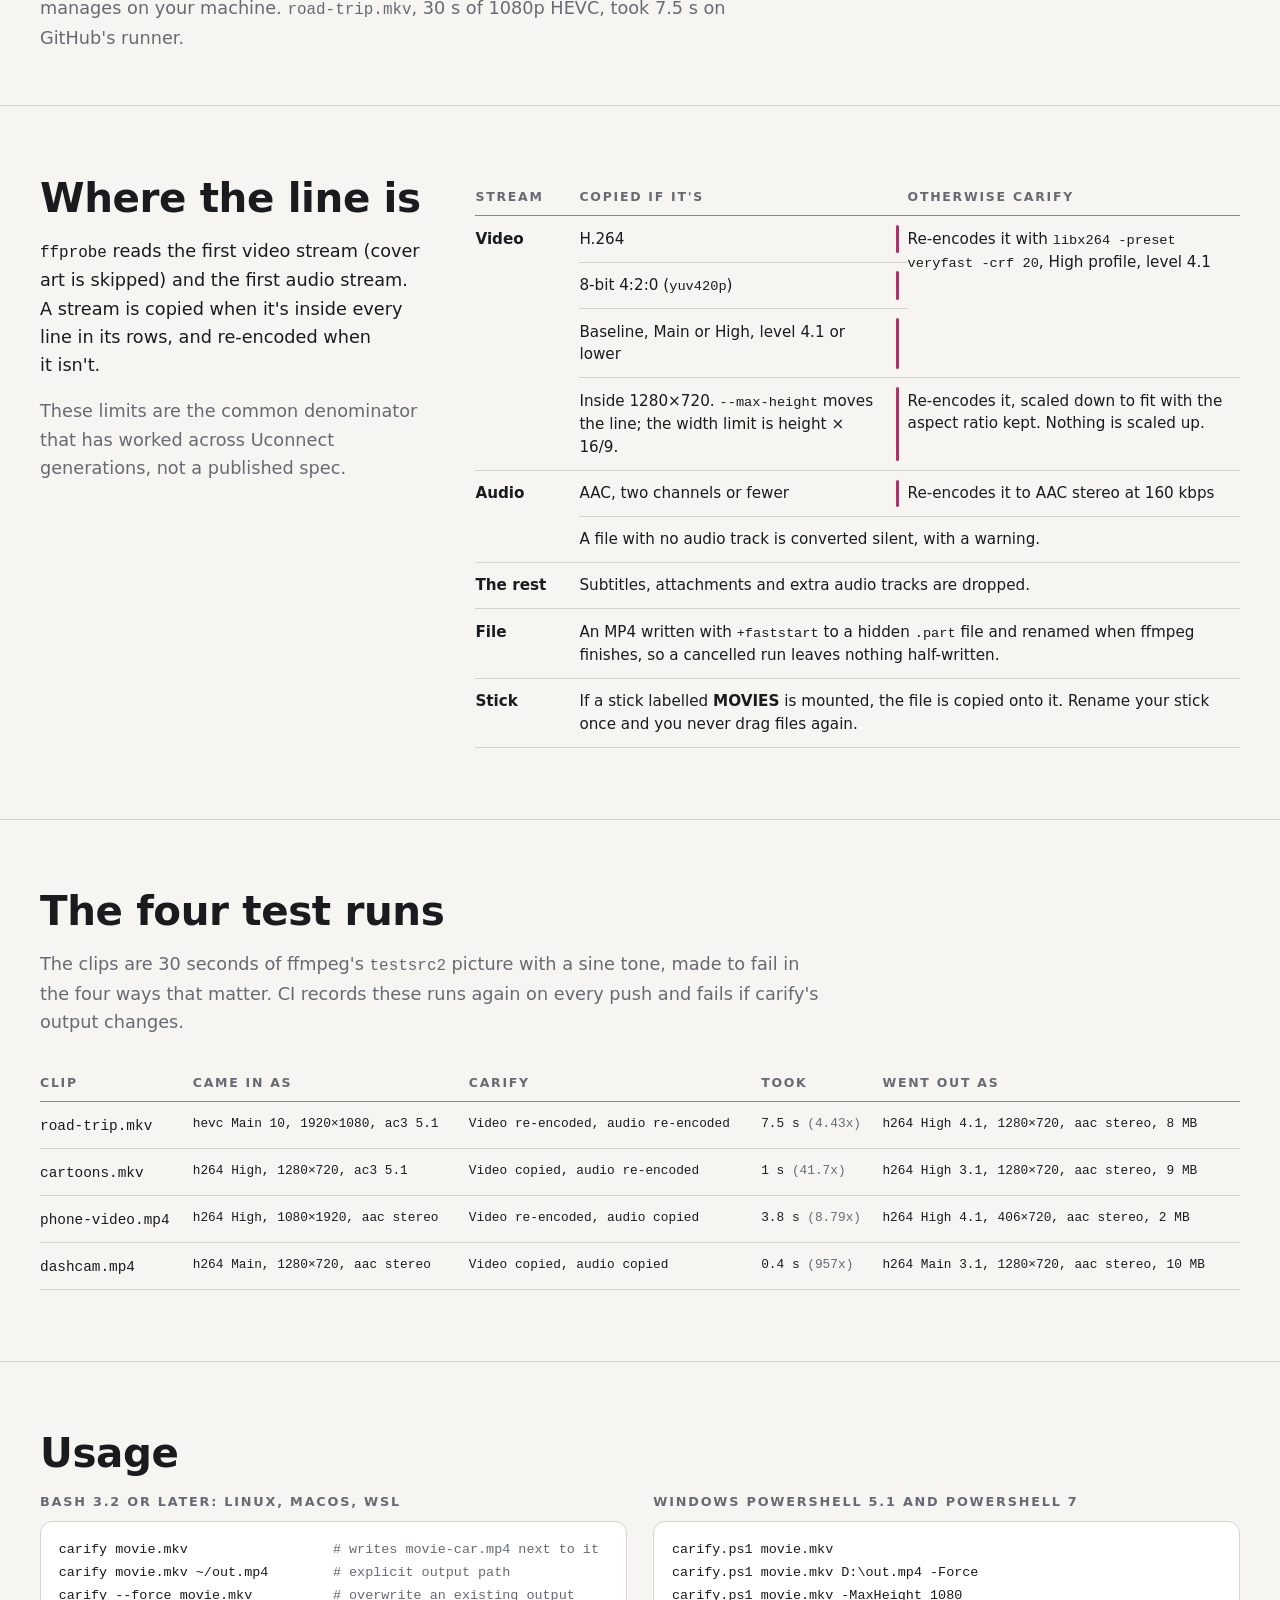
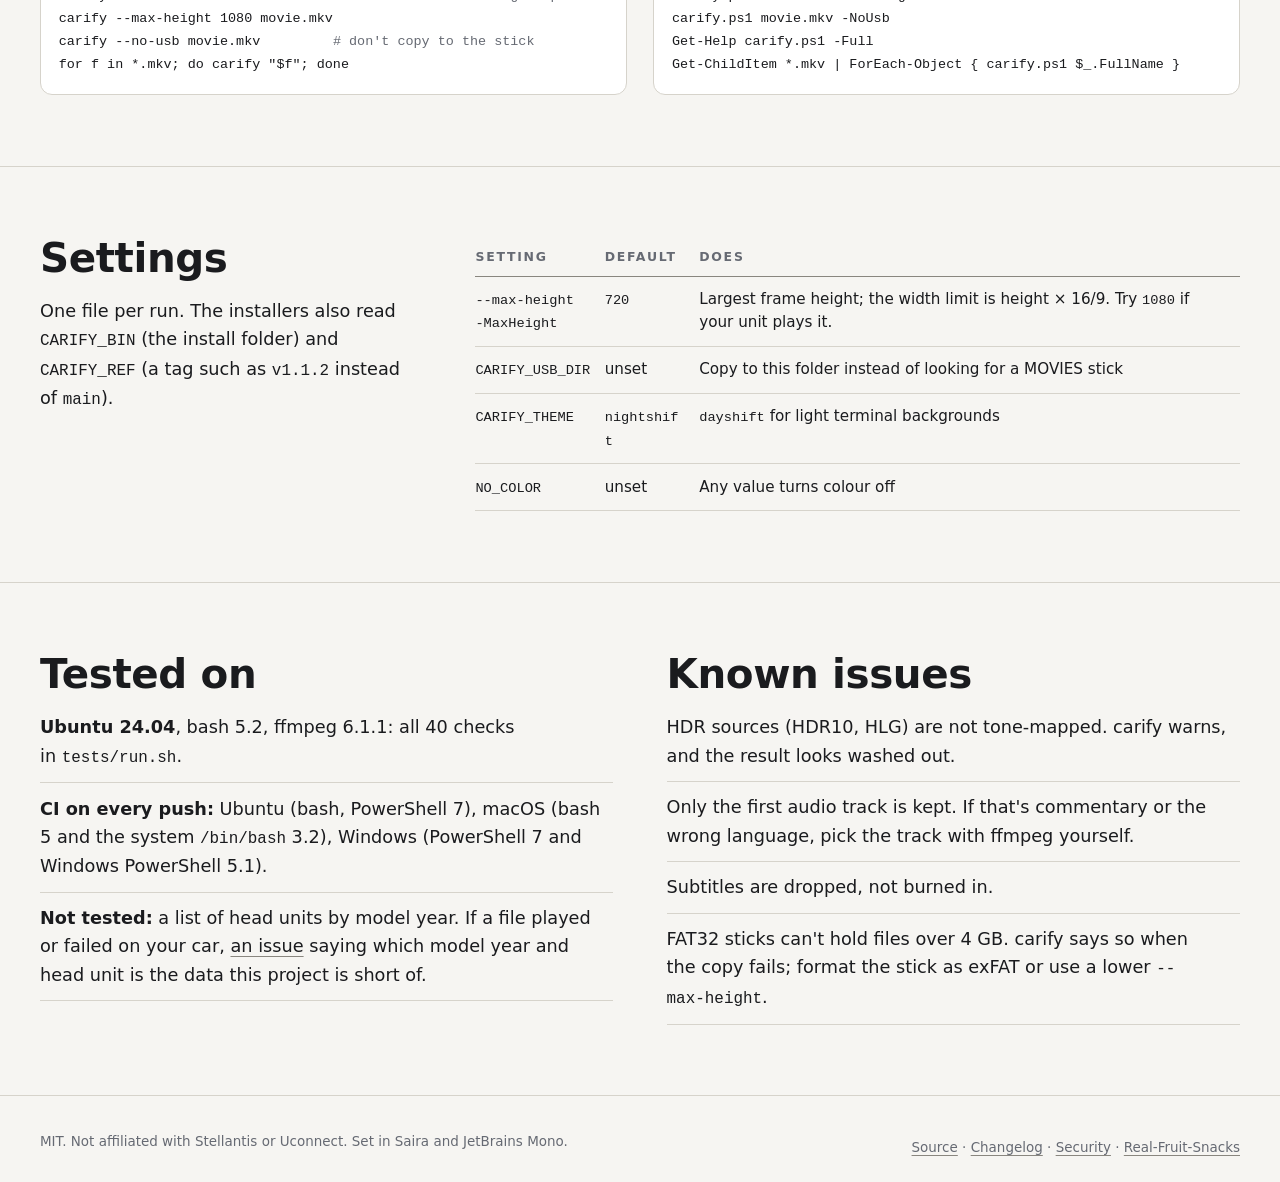
==== commit 2fe48e27: "v1.1.2: release the new README and project page docs/art/runs.json is the runs artifact the art job " ====
--- a/docs/index.html
+++ b/docs/index.html
@@ -66,10 +66,10 @@
     </div>
 
     <figure class="cluster" id="cluster" aria-labelledby="cluster-cap">
-      <!-- art:cluster --><div class="binnacle"><svg width="0" height="0" style="position:absolute" aria-hidden="true"><defs><radialGradient id="face-grad"><stop class="g0" offset="0"/><stop class="g1" offset="1"/></radialGradient></defs></svg><div class="gauge" id="gauge-v"><p class="legend">Frame height</p><div class="dial" id="dial-v" style="--a:-40.00deg;--g:0.00deg" data-ghost><svg class="face" viewBox="0 0 320 320" aria-hidden="true"><circle class="rim" cx="160" cy="160" r="152"/><path class="red" d="M68.08 50.46A143 143 0 0 1 283.84 231.50"/><g class="ticks"><line class="mj" x1="52.6" y1="222.0" x2="40.5" y2="229.0"/><line class="mn" x1="34.5" y1="197.6" x2="27.8" y2="199.6"/><line class="mn" x1="29.2" y1="167.6" x2="22.2" y2="168.0"/><line class="mj" x1="37.9" y1="138.5" x2="24.1" y2="136.0"/><line class="mn" x1="39.7" y1="108.1" x2="33.3" y2="105.3"/><line class="mn" x1="54.9" y1="81.8" x2="49.3" y2="77.6"/><line class="mj" x1="80.3" y1="65.0" x2="71.3" y2="54.3"/><line class="mn" x1="101.2" y1="42.9" x2="98.1" y2="36.7"/><line class="mn" x1="129.8" y1="32.5" x2="128.2" y2="25.7"/><line class="mj" x1="160.0" y1="36.0" x2="160.0" y2="22.0"/><line class="mn" x1="190.2" y1="32.5" x2="191.8" y2="25.7"/><line class="mn" x1="218.8" y1="42.9" x2="221.9" y2="36.7"/><line class="mj" x1="239.7" y1="65.0" x2="248.7" y2="54.3"/><line class="mn" x1="265.1" y1="81.8" x2="270.7" y2="77.6"/><line class="mn" x1="280.3" y1="108.1" x2="286.7" y2="105.3"/><line class="mj" x1="282.1" y1="138.5" x2="295.9" y2="136.0"/><line class="mn" x1="290.8" y1="167.6" x2="297.8" y2="168.0"/><line class="mn" x1="285.5" y1="197.6" x2="292.2" y2="199.6"/><line class="mj" x1="267.4" y1="222.0" x2="279.5" y2="229.0"/></g><g class="nums"><text x="73.4" y="216.0">0</text><text x="61.5" y="148.6">360</text><text class="lim" x="95.7" y="89.4">720</text><text x="160.0" y="66.0">1080</text><text x="224.3" y="89.4">1440</text><text x="258.5" y="148.6">1800</text><text x="246.6" y="216.0">2160</text></g><polygon class="ghost" points="155.40,50.00 158.40,9.00 161.60,9.00 164.60,50.00"/><polygon class="needle" points="155.40,50.00 158.40,9.00 161.60,9.00 164.60,50.00"/></svg><p class="hub"><b class="hub-val" data-s="fits">720</b><span class="hub-from">from 1080</span><span class="hub-state" data-s="fits">Fits</span><code class="hub-codec">h264 8-bit</code></p></div></div><div class="console"><p class="legend"><span>carify 1.1.1</span><span>Recorded run · Ubuntu 24.04 · ffmpeg 6.1.1</span></p><div class="screen"><pre class="term" id="term"><code><span class="l-cmd"><span class="ps">$</span> carify road-trip.mkv</span><span class="l-tag"><b>probe </b> video hevc/yuv420p10le/Main 10 1920x1080  audio ac3 6ch</span><span class="l-tag"><b>video </b> re-encode to H.264 High 8-bit, fits 1280x720 (slow)</span><span class="l-tag"><b>audio </b> re-encode to AAC stereo 160k</span><span class="l-progress">frame=  720 fps=136 q=-1.0 Lsize=    8706kB time=00:00:29.99 bitrate=2377.8kbits/s speed=5.67x</span><span class="l-ok"><b>wrote </b> ./road-trip-car.mp4 (8 MB)</span><span class="l-tag"><b>usb   </b> copying to /media/runner/MOVIES</span><span class="l-ok"><b>usb   </b> done; safe to remove the stick</span></code></pre><div class="bar" aria-hidden="true"><i id="bar" style="--p:1"></i></div><p class="usb" id="usb" data-s="done"><b>USB</b> <span class="w-none">waiting</span><span class="w-copy">copying</span><span class="w-done">safe to remove</span></p></div></div><div class="gauge" id="gauge-a"><p class="legend">Audio channels</p><div class="dial" id="dial-a" style="--a:-60.00deg;--g:60.00deg" data-ghost><svg class="face" viewBox="0 0 320 320" aria-hidden="true"><circle class="rim" cx="160" cy="160" r="152"/><path class="red" d="M36.16 88.50A143 143 0 0 1 283.84 231.50"/><g class="ticks"><line class="mj" x1="52.6" y1="222.0" x2="40.5" y2="229.0"/><line class="mn" x1="33.5" y1="193.9" x2="26.7" y2="195.7"/><line class="mj" x1="36.0" y1="160.0" x2="22.0" y2="160.0"/><line class="mn" x1="33.5" y1="126.1" x2="26.7" y2="124.3"/><line class="mj" x1="52.6" y1="98.0" x2="40.5" y2="91.0"/><line class="mn" x1="67.4" y1="67.4" x2="62.4" y2="62.4"/><line class="mj" x1="98.0" y1="52.6" x2="91.0" y2="40.5"/><line class="mn" x1="126.1" y1="33.5" x2="124.3" y2="26.7"/><line class="mj" x1="160.0" y1="36.0" x2="160.0" y2="22.0"/><line class="mn" x1="193.9" y1="33.5" x2="195.7" y2="26.7"/><line class="mj" x1="222.0" y1="52.6" x2="229.0" y2="40.5"/><line class="mn" x1="252.6" y1="67.4" x2="257.6" y2="62.4"/><line class="mj" x1="267.4" y1="98.0" x2="279.5" y2="91.0"/><line class="mn" x1="286.5" y1="126.1" x2="293.3" y2="124.3"/><line class="mj" x1="284.0" y1="160.0" x2="298.0" y2="160.0"/><line class="mn" x1="286.5" y1="193.9" x2="293.3" y2="195.7"/><line class="mj" x1="267.4" y1="222.0" x2="279.5" y2="229.0"/></g><g class="nums"><text x="73.4" y="216.0">0</text><text x="60.0" y="166.0">1</text><text class="lim" x="73.4" y="116.0">2</text><text x="110.0" y="79.4">3</text><text x="160.0" y="66.0">4</text><text x="210.0" y="79.4">5</text><text x="246.6" y="116.0">6</text><text x="260.0" y="166.0">7</text><text x="246.6" y="216.0">8</text></g><polygon class="ghost" points="155.40,50.00 158.40,9.00 161.60,9.00 164.60,50.00"/><polygon class="needle" points="155.40,50.00 158.40,9.00 161.60,9.00 164.60,50.00"/></svg><p class="hub"><b class="hub-val" data-s="fits">2</b><span class="hub-from">from 6</span><span class="hub-state" data-s="fits">Fits</span><code class="hub-codec">aac stereo</code></p></div></div></div><!-- /art:cluster -->
+      <!-- art:cluster --><div class="binnacle"><svg width="0" height="0" style="position:absolute" aria-hidden="true"><defs><radialGradient id="face-grad"><stop class="g0" offset="0"/><stop class="g1" offset="1"/></radialGradient></defs></svg><div class="gauge" id="gauge-v"><p class="legend">Frame height</p><div class="dial" id="dial-v" style="--a:-40.00deg;--g:0.00deg" data-ghost><svg class="face" viewBox="0 0 320 320" aria-hidden="true"><circle class="rim" cx="160" cy="160" r="152"/><path class="red" d="M68.08 50.46A143 143 0 0 1 283.84 231.50"/><g class="ticks"><line class="mj" x1="52.6" y1="222.0" x2="40.5" y2="229.0"/><line class="mn" x1="34.5" y1="197.6" x2="27.8" y2="199.6"/><line class="mn" x1="29.2" y1="167.6" x2="22.2" y2="168.0"/><line class="mj" x1="37.9" y1="138.5" x2="24.1" y2="136.0"/><line class="mn" x1="39.7" y1="108.1" x2="33.3" y2="105.3"/><line class="mn" x1="54.9" y1="81.8" x2="49.3" y2="77.6"/><line class="mj" x1="80.3" y1="65.0" x2="71.3" y2="54.3"/><line class="mn" x1="101.2" y1="42.9" x2="98.1" y2="36.7"/><line class="mn" x1="129.8" y1="32.5" x2="128.2" y2="25.7"/><line class="mj" x1="160.0" y1="36.0" x2="160.0" y2="22.0"/><line class="mn" x1="190.2" y1="32.5" x2="191.8" y2="25.7"/><line class="mn" x1="218.8" y1="42.9" x2="221.9" y2="36.7"/><line class="mj" x1="239.7" y1="65.0" x2="248.7" y2="54.3"/><line class="mn" x1="265.1" y1="81.8" x2="270.7" y2="77.6"/><line class="mn" x1="280.3" y1="108.1" x2="286.7" y2="105.3"/><line class="mj" x1="282.1" y1="138.5" x2="295.9" y2="136.0"/><line class="mn" x1="290.8" y1="167.6" x2="297.8" y2="168.0"/><line class="mn" x1="285.5" y1="197.6" x2="292.2" y2="199.6"/><line class="mj" x1="267.4" y1="222.0" x2="279.5" y2="229.0"/></g><g class="nums"><text x="73.4" y="216.0">0</text><text x="61.5" y="148.6">360</text><text class="lim" x="95.7" y="89.4">720</text><text x="160.0" y="66.0">1080</text><text x="224.3" y="89.4">1440</text><text x="258.5" y="148.6">1800</text><text x="246.6" y="216.0">2160</text></g><polygon class="ghost" points="155.40,50.00 158.40,9.00 161.60,9.00 164.60,50.00"/><polygon class="needle" points="155.40,50.00 158.40,9.00 161.60,9.00 164.60,50.00"/></svg><p class="hub"><b class="hub-val" data-s="fits">720</b><span class="hub-from">from 1080</span><span class="hub-state" data-s="fits">Fits</span><code class="hub-codec">h264 8-bit</code></p></div></div><div class="console"><p class="legend"><span>carify 1.1.2</span><span>Recorded run · Ubuntu 24.04 · ffmpeg 6.1.1</span></p><div class="screen"><pre class="term" id="term"><code><span class="l-cmd"><span class="ps">$</span> carify road-trip.mkv</span><span class="l-tag"><b>probe </b> video hevc/yuv420p10le/Main 10 1920x1080  audio ac3 6ch</span><span class="l-tag"><b>video </b> re-encode to H.264 High 8-bit, fits 1280x720 (slow)</span><span class="l-tag"><b>audio </b> re-encode to AAC stereo 160k</span><span class="l-progress">frame=  720 fps=106 q=-1.0 Lsize=    8706kB time=00:00:29.99 bitrate=2377.8kbits/s speed=4.43x</span><span class="l-ok"><b>wrote </b> ./road-trip-car.mp4 (8 MB)</span><span class="l-tag"><b>usb   </b> copying to /media/runner/MOVIES</span><span class="l-ok"><b>usb   </b> done; safe to remove the stick</span></code></pre><div class="bar" aria-hidden="true"><i id="bar" style="--p:1"></i></div><p class="usb" id="usb" data-s="done"><b>USB</b> <span class="w-none">waiting</span><span class="w-copy">copying</span><span class="w-done">safe to remove</span></p></div></div><div class="gauge" id="gauge-a"><p class="legend">Audio channels</p><div class="dial" id="dial-a" style="--a:-60.00deg;--g:60.00deg" data-ghost><svg class="face" viewBox="0 0 320 320" aria-hidden="true"><circle class="rim" cx="160" cy="160" r="152"/><path class="red" d="M36.16 88.50A143 143 0 0 1 283.84 231.50"/><g class="ticks"><line class="mj" x1="52.6" y1="222.0" x2="40.5" y2="229.0"/><line class="mn" x1="33.5" y1="193.9" x2="26.7" y2="195.7"/><line class="mj" x1="36.0" y1="160.0" x2="22.0" y2="160.0"/><line class="mn" x1="33.5" y1="126.1" x2="26.7" y2="124.3"/><line class="mj" x1="52.6" y1="98.0" x2="40.5" y2="91.0"/><line class="mn" x1="67.4" y1="67.4" x2="62.4" y2="62.4"/><line class="mj" x1="98.0" y1="52.6" x2="91.0" y2="40.5"/><line class="mn" x1="126.1" y1="33.5" x2="124.3" y2="26.7"/><line class="mj" x1="160.0" y1="36.0" x2="160.0" y2="22.0"/><line class="mn" x1="193.9" y1="33.5" x2="195.7" y2="26.7"/><line class="mj" x1="222.0" y1="52.6" x2="229.0" y2="40.5"/><line class="mn" x1="252.6" y1="67.4" x2="257.6" y2="62.4"/><line class="mj" x1="267.4" y1="98.0" x2="279.5" y2="91.0"/><line class="mn" x1="286.5" y1="126.1" x2="293.3" y2="124.3"/><line class="mj" x1="284.0" y1="160.0" x2="298.0" y2="160.0"/><line class="mn" x1="286.5" y1="193.9" x2="293.3" y2="195.7"/><line class="mj" x1="267.4" y1="222.0" x2="279.5" y2="229.0"/></g><g class="nums"><text x="73.4" y="216.0">0</text><text x="60.0" y="166.0">1</text><text class="lim" x="73.4" y="116.0">2</text><text x="110.0" y="79.4">3</text><text x="160.0" y="66.0">4</text><text x="210.0" y="79.4">5</text><text x="246.6" y="116.0">6</text><text x="260.0" y="166.0">7</text><text x="246.6" y="216.0">8</text></g><polygon class="ghost" points="155.40,50.00 158.40,9.00 161.60,9.00 164.60,50.00"/><polygon class="needle" points="155.40,50.00 158.40,9.00 161.60,9.00 164.60,50.00"/></svg><p class="hub"><b class="hub-val" data-s="fits">2</b><span class="hub-from">from 6</span><span class="hub-state" data-s="fits">Fits</span><code class="hub-codec">aac stereo</code></p></div></div></div><!-- /art:cluster -->
       <figcaption id="cluster-cap">
         <div class="files" role="group" aria-label="Replay a recorded run"><!-- art:files --><button type="button" class="file" data-run="road-trip" aria-pressed="true"><code>road-trip.mkv</code><span>HEVC 10-bit 1080p with AC3 5.1</span><em>Won&#x27;t play</em></button><button type="button" class="file" data-run="cartoons" aria-pressed="false"><code>cartoons.mkv</code><span>H.264 720p with AC3 5.1</span><em>Plays without sound</em></button><button type="button" class="file" data-run="phone-video" aria-pressed="false"><code>phone-video.mp4</code><span>portrait 1080x1920 H.264 with AAC stereo</span><em>Too tall</em></button><button type="button" class="file" data-run="dashcam" aria-pressed="false"><code>dashcam.mp4</code><span>H.264 720p with AAC stereo</span><em>Already fine</em></button><!-- /art:files --></div>
-        <p class="cap-note">Replays of real runs, at the speed they ran: <!-- art:recorded -->carify 1.1.1 on 30-second test clips, recorded on GitHub's Ubuntu 24.04 runner with ffmpeg 6.1.1<!-- /art:recorded --> (<a href="https://github.com/Real-Fruit-Snacks/carify/blob/main/docs/art/record.py">how</a>). The redlines are carify's limits: 720 pixels high, or <code>--max-height</code>, and 2 audio channels.</p>
+        <p class="cap-note">Replays of real runs, at the speed they ran: <!-- art:recorded -->carify 1.1.2 on 30-second test clips, recorded on GitHub's Ubuntu 24.04 runner with ffmpeg 6.1.1<!-- /art:recorded --> (<a href="https://github.com/Real-Fruit-Snacks/carify/blob/main/docs/art/record.py">how</a>). The redlines are carify's limits: 720 pixels high, or <code>--max-height</code>, and 2 audio channels.</p>
         <p class="sr-only" id="cluster-say" aria-live="polite"></p>
       </figcaption>
     </figure>
@@ -80,7 +80,7 @@
   <div class="wrap">
     <h2 id="why-h" class="sr-only">Why it exists</h2>
     <p class="big">Anything outside that format shows up on the head unit as an unsupported file, or plays with no sound. I wrote carify so I could stop re-learning the ffmpeg flags for it: one command per file, and the stick is ready.</p>
-    <p class="aside">A file that already fits is copied, not re-encoded, so it takes about as long as reading it: <code>dashcam.mp4</code> above took <!-- art:t-dashcam -->0.3&nbsp;s<!-- /art:t-dashcam -->. A re-encode runs as fast as libx264 manages on your machine. <code>road-trip.mkv</code>, 30&nbsp;s of 1080p HEVC, took <!-- art:t-road-trip -->5.9&nbsp;s<!-- /art:t-road-trip --> on GitHub's runner.</p>
+    <p class="aside">A file that already fits is copied, not re-encoded, so it takes about as long as reading it: <code>dashcam.mp4</code> above took <!-- art:t-dashcam -->0.4&nbsp;s<!-- /art:t-dashcam -->. A re-encode runs as fast as libx264 manages on your machine. <code>road-trip.mkv</code>, 30&nbsp;s of 1080p HEVC, took <!-- art:t-road-trip -->7.5&nbsp;s<!-- /art:t-road-trip --> on GitHub's runner.</p>
   </div>
 </section>
 
@@ -115,7 +115,7 @@
     <div class="scroll" tabindex="0" role="region" aria-labelledby="runs-h">
       <table class="runs-table">
         <thead><tr><th scope="col">Clip</th><th scope="col">Came in as</th><th scope="col">carify</th><th scope="col">Took</th><th scope="col">Went out as</th></tr></thead>
-        <tbody><!-- art:runs --><tr><th scope="row"><code>road-trip.mkv</code></th><td>hevc Main 10, 1920×1080, ac3 5.1</td><td>Video re-encoded, audio re-encoded</td><td class="num">5.9&nbsp;s <span>(5.67x)</span></td><td>h264 High 4.1, 1280×720, aac stereo, 8&nbsp;MB</td></tr><tr><th scope="row"><code>cartoons.mkv</code></th><td>h264 High, 1280×720, ac3 5.1</td><td>Video copied, audio re-encoded</td><td class="num">0.9&nbsp;s <span>(50.7x)</span></td><td>h264 High 3.1, 1280×720, aac stereo, 9&nbsp;MB</td></tr><tr><th scope="row"><code>phone-video.mp4</code></th><td>h264 High, 1080×1920, aac stereo</td><td>Video re-encoded, audio copied</td><td class="num">3.6&nbsp;s <span>(9.26x)</span></td><td>h264 High 4.1, 406×720, aac stereo, 2&nbsp;MB</td></tr><tr><th scope="row"><code>dashcam.mp4</code></th><td>h264 Main, 1280×720, aac stereo</td><td>Video copied, audio copied</td><td class="num">0.3&nbsp;s <span>(1.3e+03x)</span></td><td>h264 Main 3.1, 1280×720, aac stereo, 10&nbsp;MB</td></tr><!-- /art:runs --></tbody>
+        <tbody><!-- art:runs --><tr><th scope="row"><code>road-trip.mkv</code></th><td>hevc Main 10, 1920×1080, ac3 5.1</td><td>Video re-encoded, audio re-encoded</td><td class="num">7.5&nbsp;s <span>(4.43x)</span></td><td>h264 High 4.1, 1280×720, aac stereo, 8&nbsp;MB</td></tr><tr><th scope="row"><code>cartoons.mkv</code></th><td>h264 High, 1280×720, ac3 5.1</td><td>Video copied, audio re-encoded</td><td class="num">1&nbsp;s <span>(41.7x)</span></td><td>h264 High 3.1, 1280×720, aac stereo, 9&nbsp;MB</td></tr><tr><th scope="row"><code>phone-video.mp4</code></th><td>h264 High, 1080×1920, aac stereo</td><td>Video re-encoded, audio copied</td><td class="num">3.8&nbsp;s <span>(8.79x)</span></td><td>h264 High 4.1, 406×720, aac stereo, 2&nbsp;MB</td></tr><tr><th scope="row"><code>dashcam.mp4</code></th><td>h264 Main, 1280×720, aac stereo</td><td>Video copied, audio copied</td><td class="num">0.4&nbsp;s <span>(957x)</span></td><td>h264 Main 3.1, 1280×720, aac stereo, 10&nbsp;MB</td></tr><!-- /art:runs --></tbody>
       </table>
     </div>
   </div>
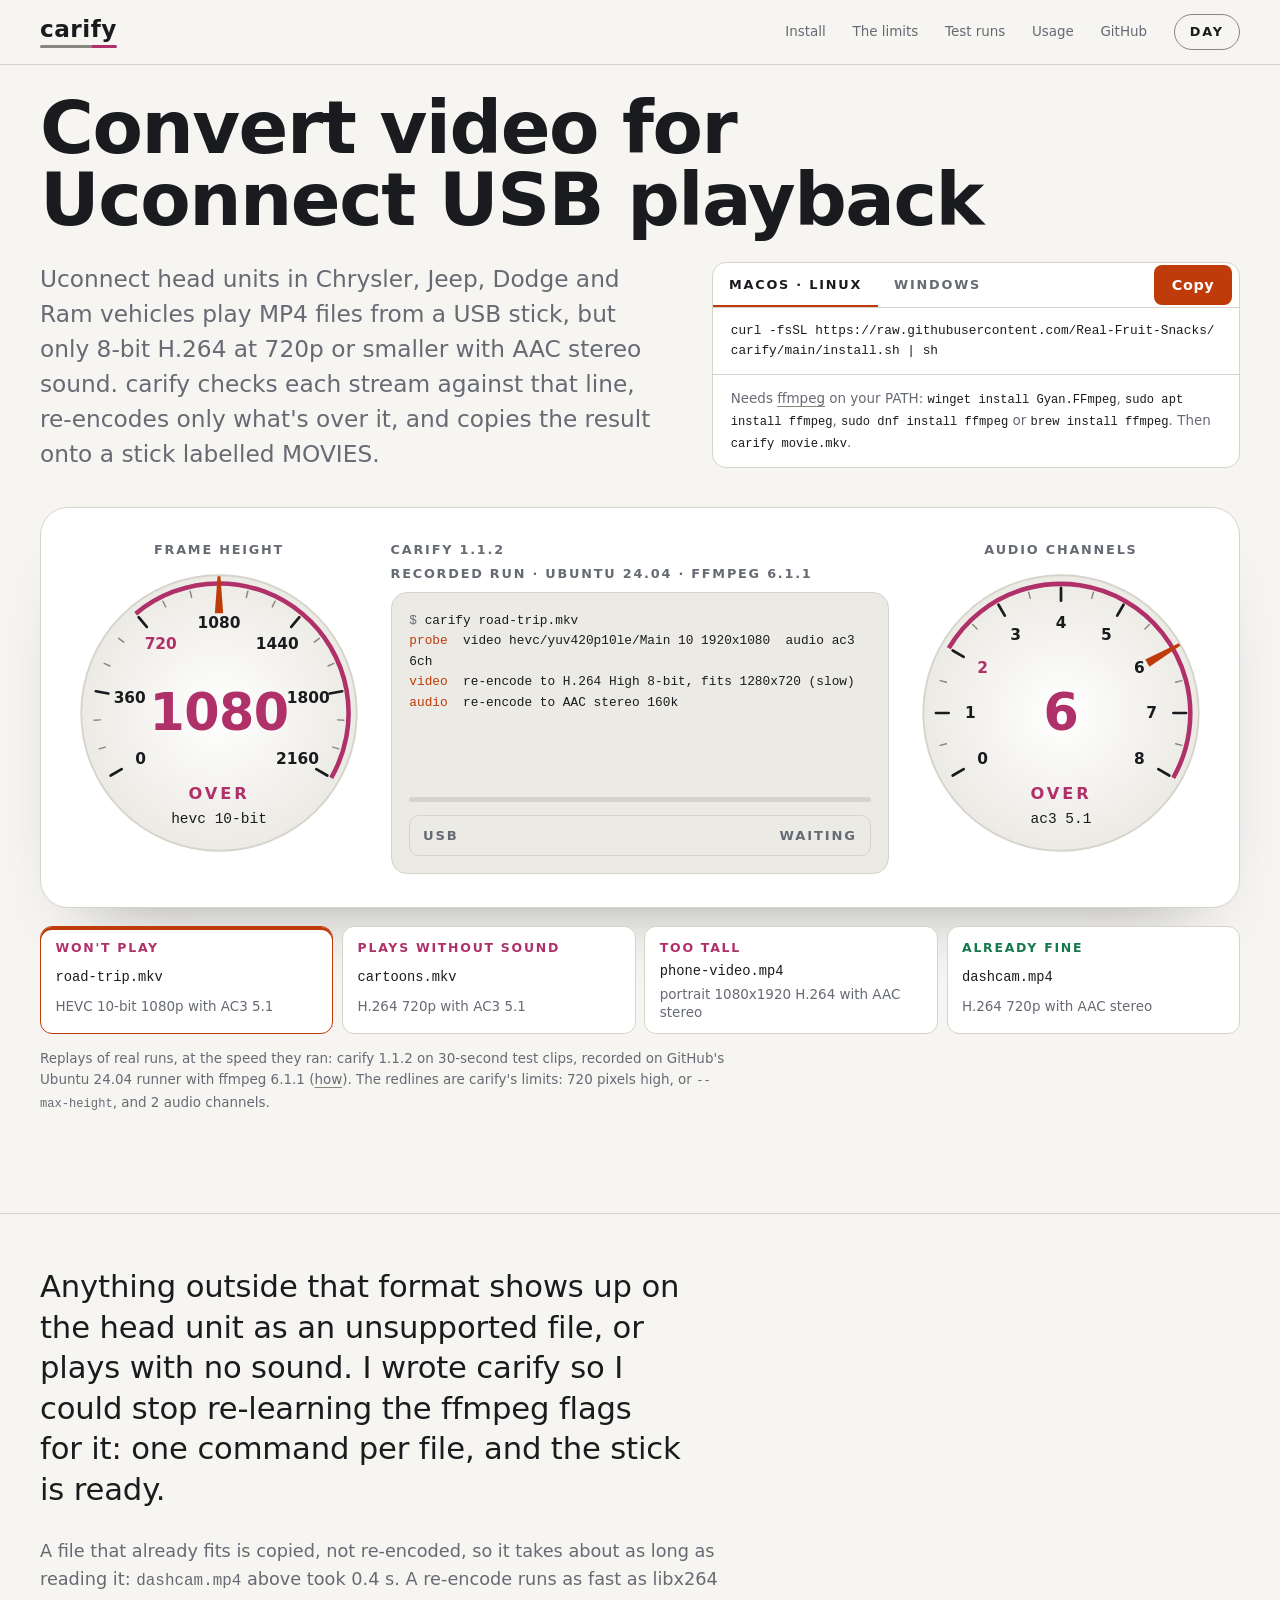
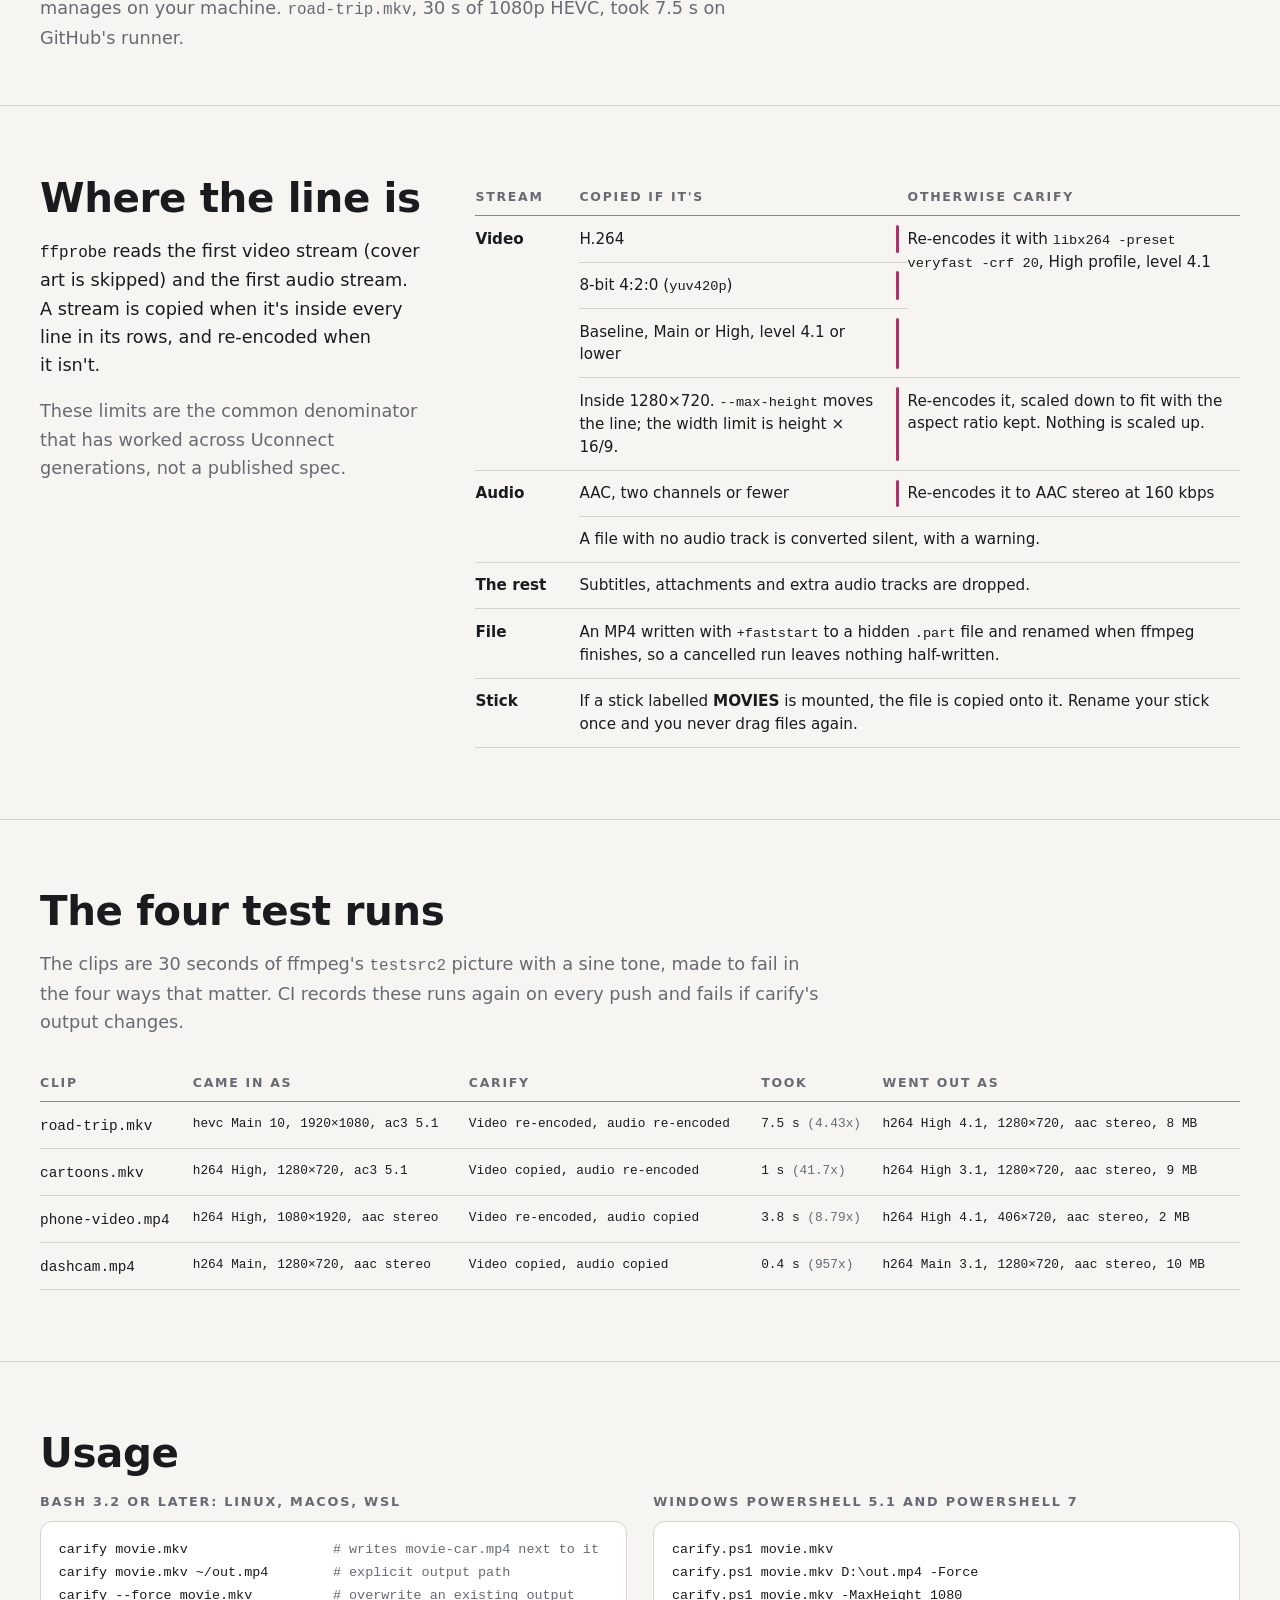
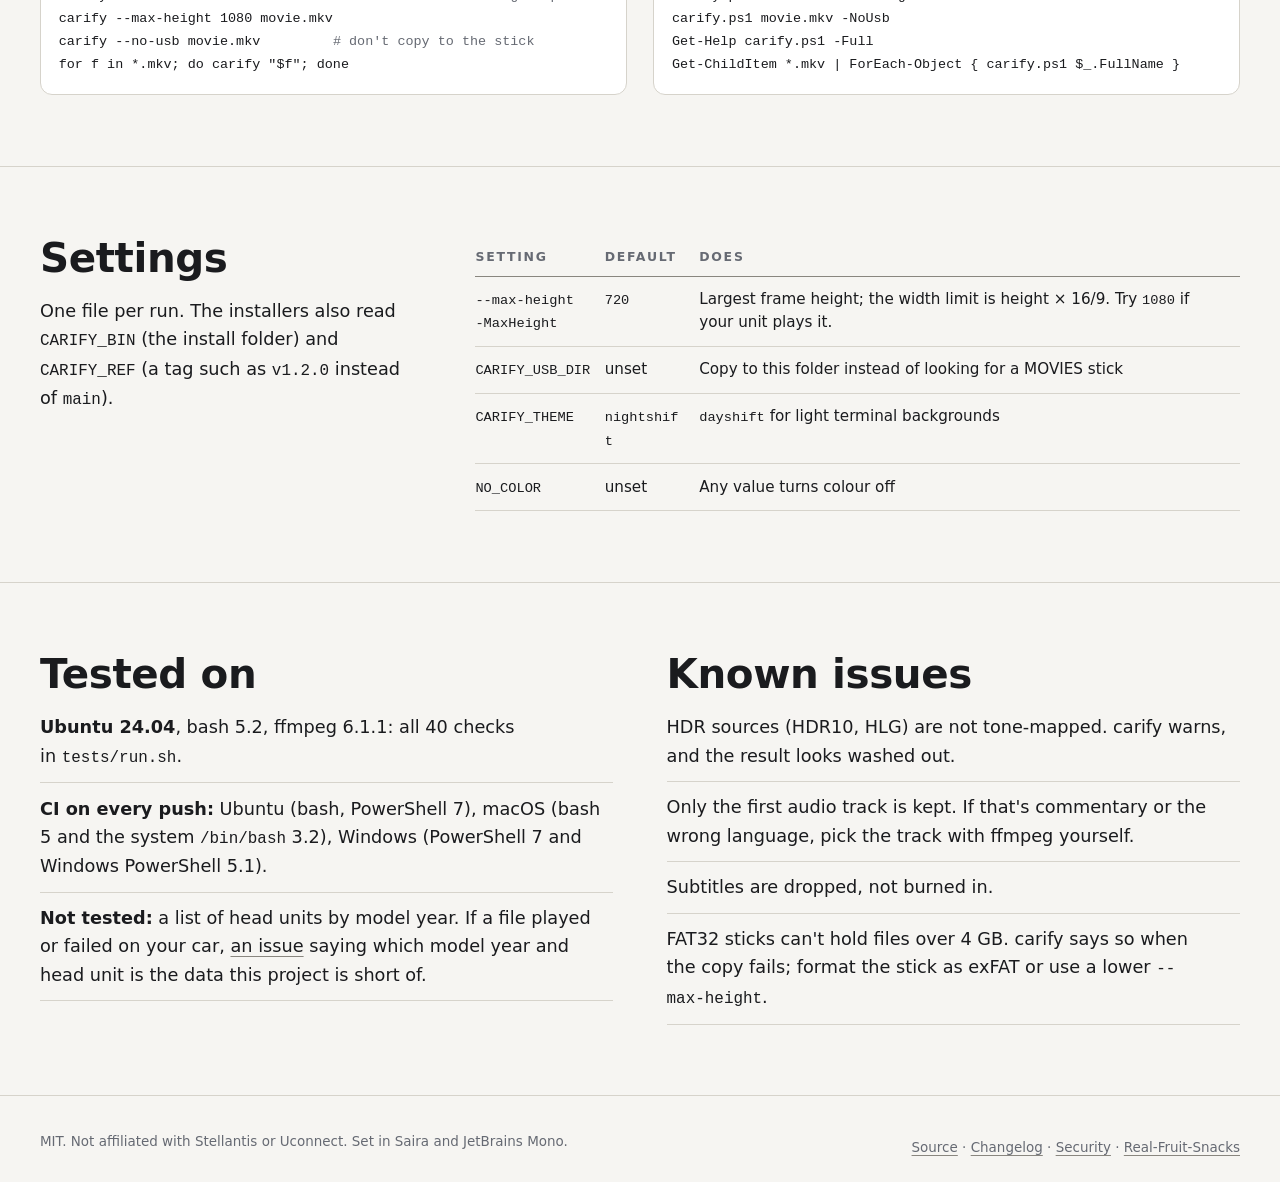
==== commit 63506821: "Version 1.2.0 carify, carify.ps1 and the installers' CARIFY_REF examples say 1.2.0, so the art job r" ====
--- a/docs/index.html
+++ b/docs/index.html
@@ -151,7 +151,7 @@
   <div class="wrap config-grid">
     <div>
       <h2 id="config-h">Settings</h2>
-      <p>One file per run. The installers also read <code>CARIFY_BIN</code> (the install folder) and <code>CARIFY_REF</code> (a tag such as <code>v1.1.2</code> instead of <code>main</code>).</p>
+      <p>One file per run. The installers also read <code>CARIFY_BIN</code> (the install folder) and <code>CARIFY_REF</code> (a tag such as <code>v1.2.0</code> instead of <code>main</code>).</p>
     </div>
     <table class="params">
       <thead><tr><th scope="col">Setting</th><th scope="col">Default</th><th scope="col">Does</th></tr></thead>
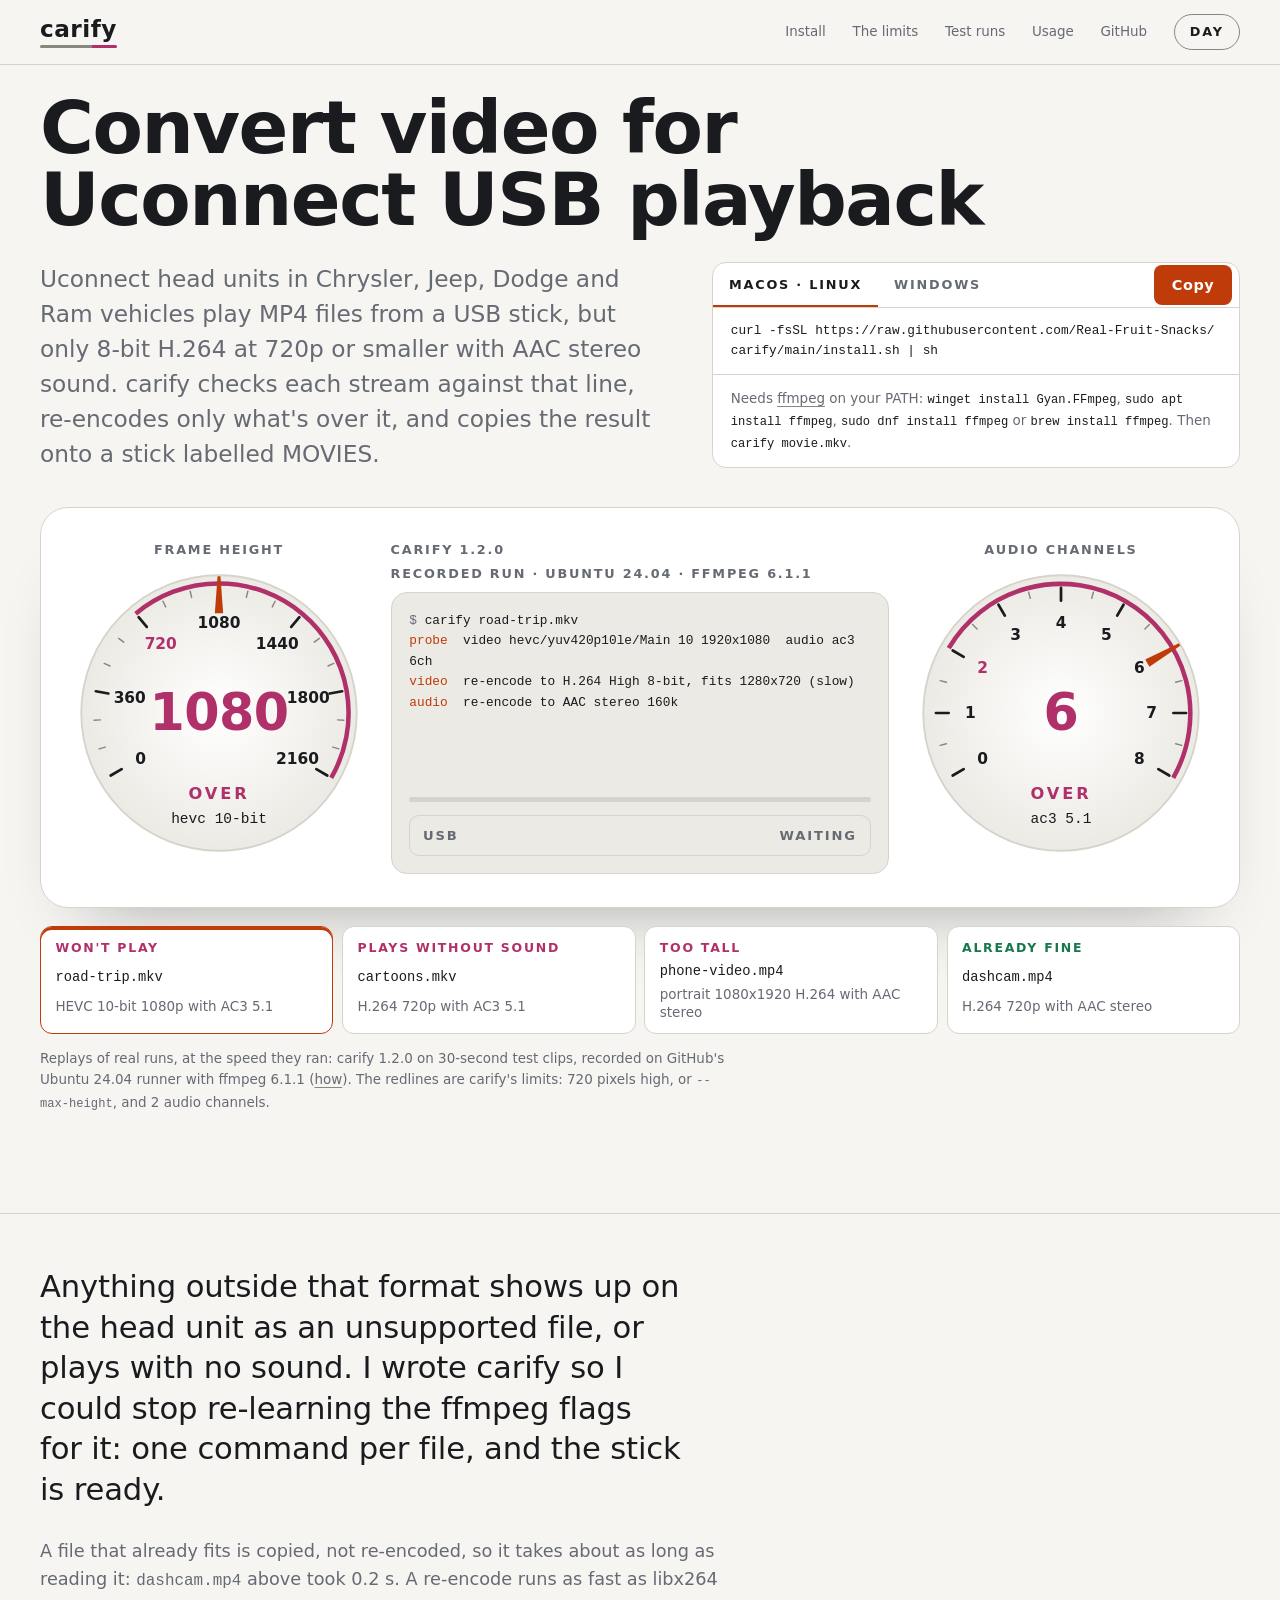
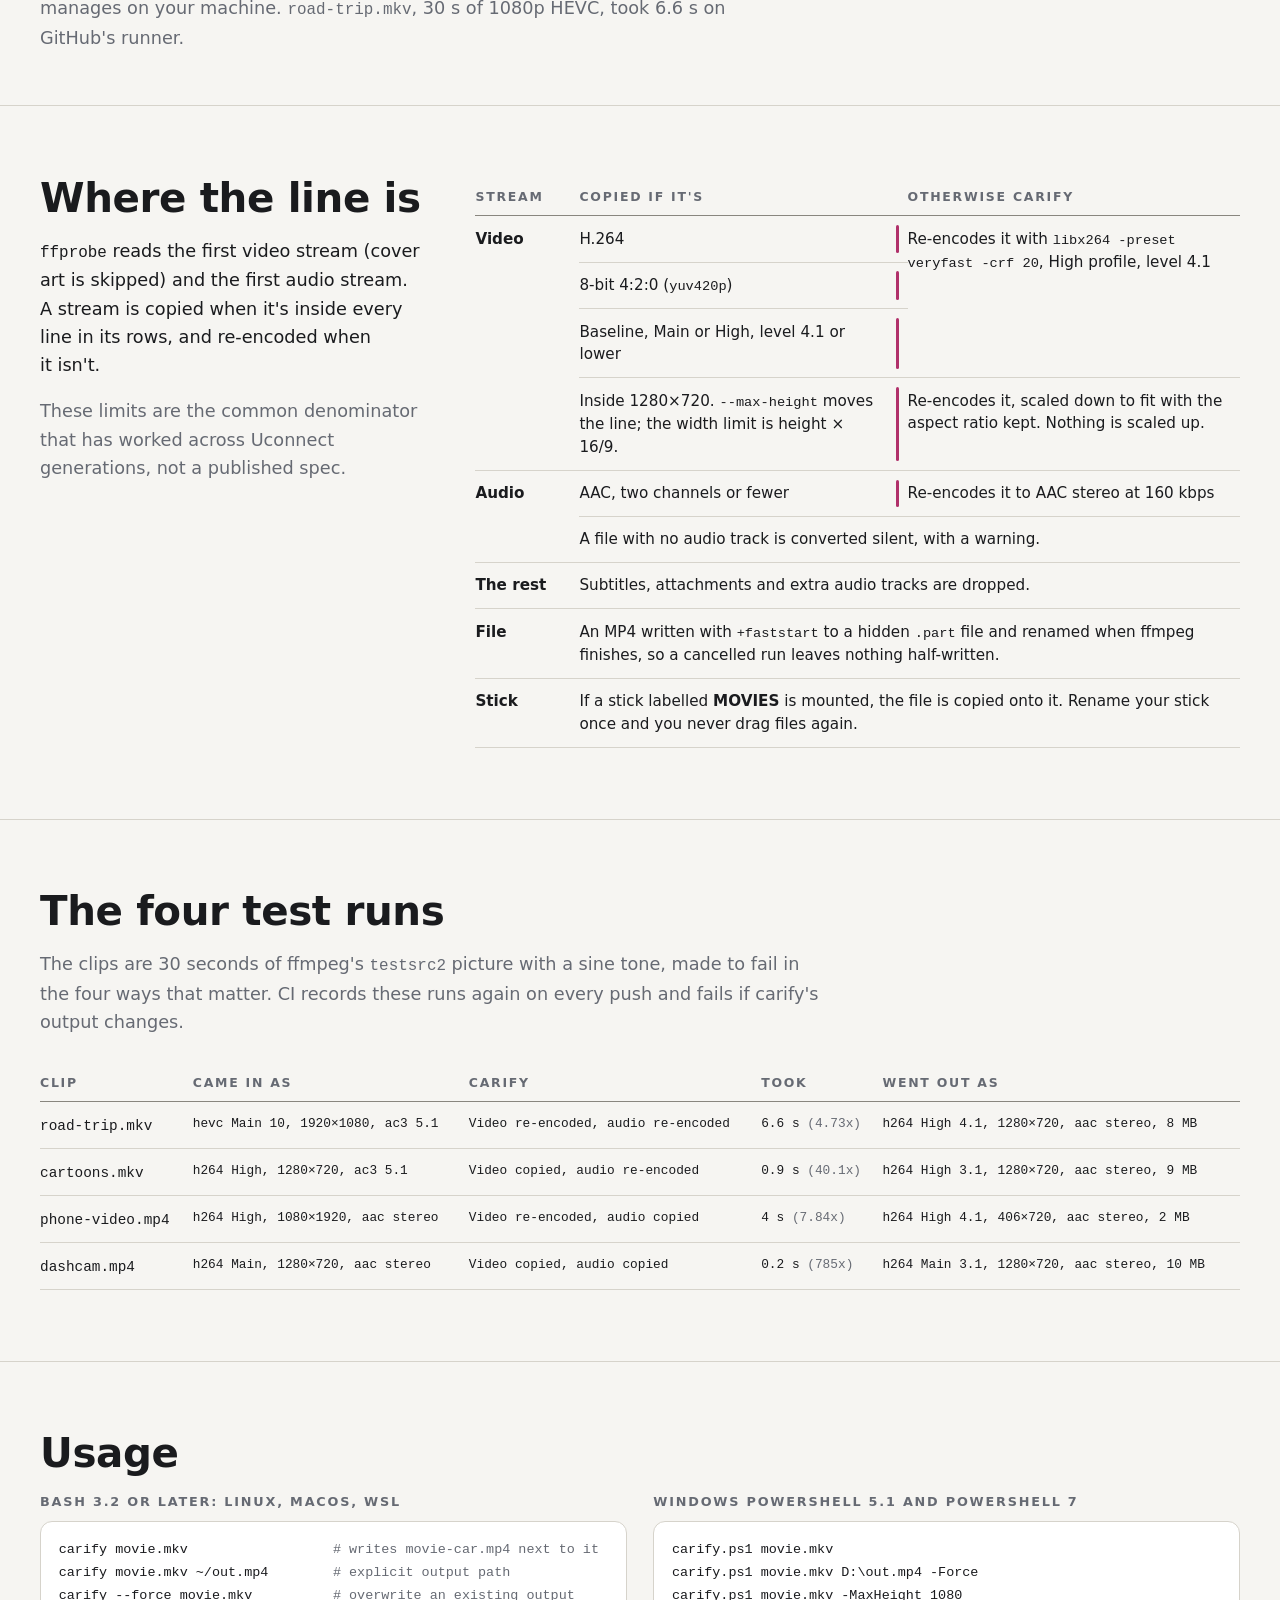
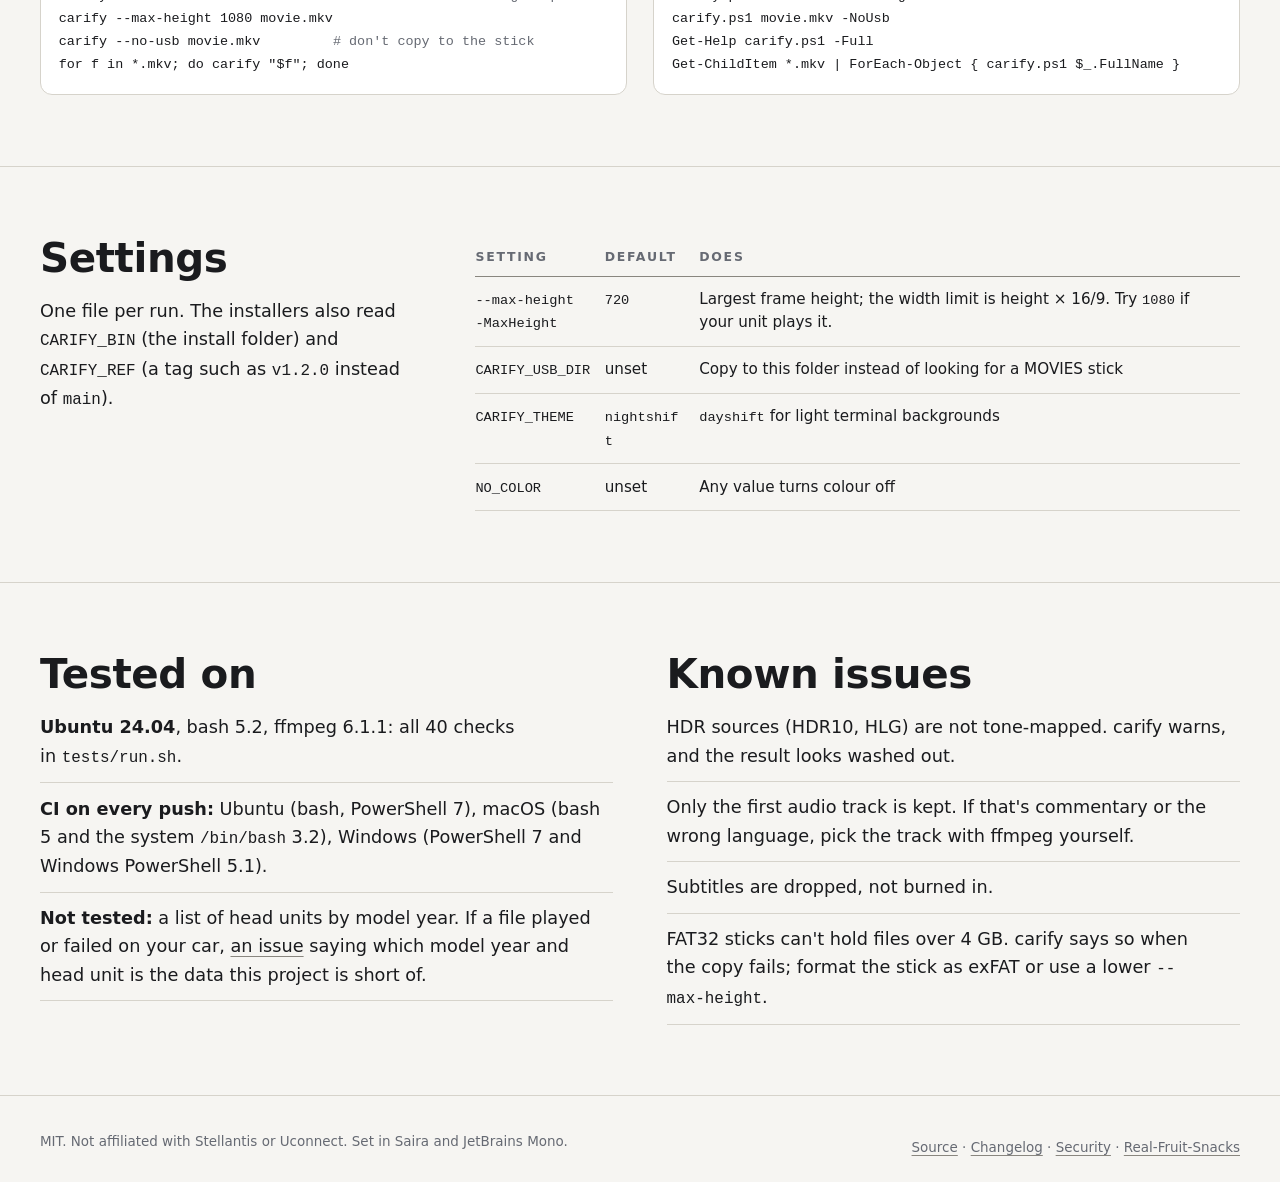
==== commit a094c3a7: "v1.2.0: offline downloads docs/art/runs.json is the runs artifact the art job recorded for 6350682 o" ====
--- a/docs/index.html
+++ b/docs/index.html
@@ -66,10 +66,10 @@
     </div>
 
     <figure class="cluster" id="cluster" aria-labelledby="cluster-cap">
-      <!-- art:cluster --><div class="binnacle"><svg width="0" height="0" style="position:absolute" aria-hidden="true"><defs><radialGradient id="face-grad"><stop class="g0" offset="0"/><stop class="g1" offset="1"/></radialGradient></defs></svg><div class="gauge" id="gauge-v"><p class="legend">Frame height</p><div class="dial" id="dial-v" style="--a:-40.00deg;--g:0.00deg" data-ghost><svg class="face" viewBox="0 0 320 320" aria-hidden="true"><circle class="rim" cx="160" cy="160" r="152"/><path class="red" d="M68.08 50.46A143 143 0 0 1 283.84 231.50"/><g class="ticks"><line class="mj" x1="52.6" y1="222.0" x2="40.5" y2="229.0"/><line class="mn" x1="34.5" y1="197.6" x2="27.8" y2="199.6"/><line class="mn" x1="29.2" y1="167.6" x2="22.2" y2="168.0"/><line class="mj" x1="37.9" y1="138.5" x2="24.1" y2="136.0"/><line class="mn" x1="39.7" y1="108.1" x2="33.3" y2="105.3"/><line class="mn" x1="54.9" y1="81.8" x2="49.3" y2="77.6"/><line class="mj" x1="80.3" y1="65.0" x2="71.3" y2="54.3"/><line class="mn" x1="101.2" y1="42.9" x2="98.1" y2="36.7"/><line class="mn" x1="129.8" y1="32.5" x2="128.2" y2="25.7"/><line class="mj" x1="160.0" y1="36.0" x2="160.0" y2="22.0"/><line class="mn" x1="190.2" y1="32.5" x2="191.8" y2="25.7"/><line class="mn" x1="218.8" y1="42.9" x2="221.9" y2="36.7"/><line class="mj" x1="239.7" y1="65.0" x2="248.7" y2="54.3"/><line class="mn" x1="265.1" y1="81.8" x2="270.7" y2="77.6"/><line class="mn" x1="280.3" y1="108.1" x2="286.7" y2="105.3"/><line class="mj" x1="282.1" y1="138.5" x2="295.9" y2="136.0"/><line class="mn" x1="290.8" y1="167.6" x2="297.8" y2="168.0"/><line class="mn" x1="285.5" y1="197.6" x2="292.2" y2="199.6"/><line class="mj" x1="267.4" y1="222.0" x2="279.5" y2="229.0"/></g><g class="nums"><text x="73.4" y="216.0">0</text><text x="61.5" y="148.6">360</text><text class="lim" x="95.7" y="89.4">720</text><text x="160.0" y="66.0">1080</text><text x="224.3" y="89.4">1440</text><text x="258.5" y="148.6">1800</text><text x="246.6" y="216.0">2160</text></g><polygon class="ghost" points="155.40,50.00 158.40,9.00 161.60,9.00 164.60,50.00"/><polygon class="needle" points="155.40,50.00 158.40,9.00 161.60,9.00 164.60,50.00"/></svg><p class="hub"><b class="hub-val" data-s="fits">720</b><span class="hub-from">from 1080</span><span class="hub-state" data-s="fits">Fits</span><code class="hub-codec">h264 8-bit</code></p></div></div><div class="console"><p class="legend"><span>carify 1.1.2</span><span>Recorded run · Ubuntu 24.04 · ffmpeg 6.1.1</span></p><div class="screen"><pre class="term" id="term"><code><span class="l-cmd"><span class="ps">$</span> carify road-trip.mkv</span><span class="l-tag"><b>probe </b> video hevc/yuv420p10le/Main 10 1920x1080  audio ac3 6ch</span><span class="l-tag"><b>video </b> re-encode to H.264 High 8-bit, fits 1280x720 (slow)</span><span class="l-tag"><b>audio </b> re-encode to AAC stereo 160k</span><span class="l-progress">frame=  720 fps=106 q=-1.0 Lsize=    8706kB time=00:00:29.99 bitrate=2377.8kbits/s speed=4.43x</span><span class="l-ok"><b>wrote </b> ./road-trip-car.mp4 (8 MB)</span><span class="l-tag"><b>usb   </b> copying to /media/runner/MOVIES</span><span class="l-ok"><b>usb   </b> done; safe to remove the stick</span></code></pre><div class="bar" aria-hidden="true"><i id="bar" style="--p:1"></i></div><p class="usb" id="usb" data-s="done"><b>USB</b> <span class="w-none">waiting</span><span class="w-copy">copying</span><span class="w-done">safe to remove</span></p></div></div><div class="gauge" id="gauge-a"><p class="legend">Audio channels</p><div class="dial" id="dial-a" style="--a:-60.00deg;--g:60.00deg" data-ghost><svg class="face" viewBox="0 0 320 320" aria-hidden="true"><circle class="rim" cx="160" cy="160" r="152"/><path class="red" d="M36.16 88.50A143 143 0 0 1 283.84 231.50"/><g class="ticks"><line class="mj" x1="52.6" y1="222.0" x2="40.5" y2="229.0"/><line class="mn" x1="33.5" y1="193.9" x2="26.7" y2="195.7"/><line class="mj" x1="36.0" y1="160.0" x2="22.0" y2="160.0"/><line class="mn" x1="33.5" y1="126.1" x2="26.7" y2="124.3"/><line class="mj" x1="52.6" y1="98.0" x2="40.5" y2="91.0"/><line class="mn" x1="67.4" y1="67.4" x2="62.4" y2="62.4"/><line class="mj" x1="98.0" y1="52.6" x2="91.0" y2="40.5"/><line class="mn" x1="126.1" y1="33.5" x2="124.3" y2="26.7"/><line class="mj" x1="160.0" y1="36.0" x2="160.0" y2="22.0"/><line class="mn" x1="193.9" y1="33.5" x2="195.7" y2="26.7"/><line class="mj" x1="222.0" y1="52.6" x2="229.0" y2="40.5"/><line class="mn" x1="252.6" y1="67.4" x2="257.6" y2="62.4"/><line class="mj" x1="267.4" y1="98.0" x2="279.5" y2="91.0"/><line class="mn" x1="286.5" y1="126.1" x2="293.3" y2="124.3"/><line class="mj" x1="284.0" y1="160.0" x2="298.0" y2="160.0"/><line class="mn" x1="286.5" y1="193.9" x2="293.3" y2="195.7"/><line class="mj" x1="267.4" y1="222.0" x2="279.5" y2="229.0"/></g><g class="nums"><text x="73.4" y="216.0">0</text><text x="60.0" y="166.0">1</text><text class="lim" x="73.4" y="116.0">2</text><text x="110.0" y="79.4">3</text><text x="160.0" y="66.0">4</text><text x="210.0" y="79.4">5</text><text x="246.6" y="116.0">6</text><text x="260.0" y="166.0">7</text><text x="246.6" y="216.0">8</text></g><polygon class="ghost" points="155.40,50.00 158.40,9.00 161.60,9.00 164.60,50.00"/><polygon class="needle" points="155.40,50.00 158.40,9.00 161.60,9.00 164.60,50.00"/></svg><p class="hub"><b class="hub-val" data-s="fits">2</b><span class="hub-from">from 6</span><span class="hub-state" data-s="fits">Fits</span><code class="hub-codec">aac stereo</code></p></div></div></div><!-- /art:cluster -->
+      <!-- art:cluster --><div class="binnacle"><svg width="0" height="0" style="position:absolute" aria-hidden="true"><defs><radialGradient id="face-grad"><stop class="g0" offset="0"/><stop class="g1" offset="1"/></radialGradient></defs></svg><div class="gauge" id="gauge-v"><p class="legend">Frame height</p><div class="dial" id="dial-v" style="--a:-40.00deg;--g:0.00deg" data-ghost><svg class="face" viewBox="0 0 320 320" aria-hidden="true"><circle class="rim" cx="160" cy="160" r="152"/><path class="red" d="M68.08 50.46A143 143 0 0 1 283.84 231.50"/><g class="ticks"><line class="mj" x1="52.6" y1="222.0" x2="40.5" y2="229.0"/><line class="mn" x1="34.5" y1="197.6" x2="27.8" y2="199.6"/><line class="mn" x1="29.2" y1="167.6" x2="22.2" y2="168.0"/><line class="mj" x1="37.9" y1="138.5" x2="24.1" y2="136.0"/><line class="mn" x1="39.7" y1="108.1" x2="33.3" y2="105.3"/><line class="mn" x1="54.9" y1="81.8" x2="49.3" y2="77.6"/><line class="mj" x1="80.3" y1="65.0" x2="71.3" y2="54.3"/><line class="mn" x1="101.2" y1="42.9" x2="98.1" y2="36.7"/><line class="mn" x1="129.8" y1="32.5" x2="128.2" y2="25.7"/><line class="mj" x1="160.0" y1="36.0" x2="160.0" y2="22.0"/><line class="mn" x1="190.2" y1="32.5" x2="191.8" y2="25.7"/><line class="mn" x1="218.8" y1="42.9" x2="221.9" y2="36.7"/><line class="mj" x1="239.7" y1="65.0" x2="248.7" y2="54.3"/><line class="mn" x1="265.1" y1="81.8" x2="270.7" y2="77.6"/><line class="mn" x1="280.3" y1="108.1" x2="286.7" y2="105.3"/><line class="mj" x1="282.1" y1="138.5" x2="295.9" y2="136.0"/><line class="mn" x1="290.8" y1="167.6" x2="297.8" y2="168.0"/><line class="mn" x1="285.5" y1="197.6" x2="292.2" y2="199.6"/><line class="mj" x1="267.4" y1="222.0" x2="279.5" y2="229.0"/></g><g class="nums"><text x="73.4" y="216.0">0</text><text x="61.5" y="148.6">360</text><text class="lim" x="95.7" y="89.4">720</text><text x="160.0" y="66.0">1080</text><text x="224.3" y="89.4">1440</text><text x="258.5" y="148.6">1800</text><text x="246.6" y="216.0">2160</text></g><polygon class="ghost" points="155.40,50.00 158.40,9.00 161.60,9.00 164.60,50.00"/><polygon class="needle" points="155.40,50.00 158.40,9.00 161.60,9.00 164.60,50.00"/></svg><p class="hub"><b class="hub-val" data-s="fits">720</b><span class="hub-from">from 1080</span><span class="hub-state" data-s="fits">Fits</span><code class="hub-codec">h264 8-bit</code></p></div></div><div class="console"><p class="legend"><span>carify 1.2.0</span><span>Recorded run · Ubuntu 24.04 · ffmpeg 6.1.1</span></p><div class="screen"><pre class="term" id="term"><code><span class="l-cmd"><span class="ps">$</span> carify road-trip.mkv</span><span class="l-tag"><b>probe </b> video hevc/yuv420p10le/Main 10 1920x1080  audio ac3 6ch</span><span class="l-tag"><b>video </b> re-encode to H.264 High 8-bit, fits 1280x720 (slow)</span><span class="l-tag"><b>audio </b> re-encode to AAC stereo 160k</span><span class="l-progress">frame=  720 fps=114 q=-1.0 Lsize=    8706kB time=00:00:29.99 bitrate=2377.8kbits/s speed=4.73x</span><span class="l-ok"><b>wrote </b> ./road-trip-car.mp4 (8 MB)</span><span class="l-tag"><b>usb   </b> copying to /media/runner/MOVIES</span><span class="l-ok"><b>usb   </b> done; safe to remove the stick</span></code></pre><div class="bar" aria-hidden="true"><i id="bar" style="--p:1"></i></div><p class="usb" id="usb" data-s="done"><b>USB</b> <span class="w-none">waiting</span><span class="w-copy">copying</span><span class="w-done">safe to remove</span></p></div></div><div class="gauge" id="gauge-a"><p class="legend">Audio channels</p><div class="dial" id="dial-a" style="--a:-60.00deg;--g:60.00deg" data-ghost><svg class="face" viewBox="0 0 320 320" aria-hidden="true"><circle class="rim" cx="160" cy="160" r="152"/><path class="red" d="M36.16 88.50A143 143 0 0 1 283.84 231.50"/><g class="ticks"><line class="mj" x1="52.6" y1="222.0" x2="40.5" y2="229.0"/><line class="mn" x1="33.5" y1="193.9" x2="26.7" y2="195.7"/><line class="mj" x1="36.0" y1="160.0" x2="22.0" y2="160.0"/><line class="mn" x1="33.5" y1="126.1" x2="26.7" y2="124.3"/><line class="mj" x1="52.6" y1="98.0" x2="40.5" y2="91.0"/><line class="mn" x1="67.4" y1="67.4" x2="62.4" y2="62.4"/><line class="mj" x1="98.0" y1="52.6" x2="91.0" y2="40.5"/><line class="mn" x1="126.1" y1="33.5" x2="124.3" y2="26.7"/><line class="mj" x1="160.0" y1="36.0" x2="160.0" y2="22.0"/><line class="mn" x1="193.9" y1="33.5" x2="195.7" y2="26.7"/><line class="mj" x1="222.0" y1="52.6" x2="229.0" y2="40.5"/><line class="mn" x1="252.6" y1="67.4" x2="257.6" y2="62.4"/><line class="mj" x1="267.4" y1="98.0" x2="279.5" y2="91.0"/><line class="mn" x1="286.5" y1="126.1" x2="293.3" y2="124.3"/><line class="mj" x1="284.0" y1="160.0" x2="298.0" y2="160.0"/><line class="mn" x1="286.5" y1="193.9" x2="293.3" y2="195.7"/><line class="mj" x1="267.4" y1="222.0" x2="279.5" y2="229.0"/></g><g class="nums"><text x="73.4" y="216.0">0</text><text x="60.0" y="166.0">1</text><text class="lim" x="73.4" y="116.0">2</text><text x="110.0" y="79.4">3</text><text x="160.0" y="66.0">4</text><text x="210.0" y="79.4">5</text><text x="246.6" y="116.0">6</text><text x="260.0" y="166.0">7</text><text x="246.6" y="216.0">8</text></g><polygon class="ghost" points="155.40,50.00 158.40,9.00 161.60,9.00 164.60,50.00"/><polygon class="needle" points="155.40,50.00 158.40,9.00 161.60,9.00 164.60,50.00"/></svg><p class="hub"><b class="hub-val" data-s="fits">2</b><span class="hub-from">from 6</span><span class="hub-state" data-s="fits">Fits</span><code class="hub-codec">aac stereo</code></p></div></div></div><!-- /art:cluster -->
       <figcaption id="cluster-cap">
         <div class="files" role="group" aria-label="Replay a recorded run"><!-- art:files --><button type="button" class="file" data-run="road-trip" aria-pressed="true"><code>road-trip.mkv</code><span>HEVC 10-bit 1080p with AC3 5.1</span><em>Won&#x27;t play</em></button><button type="button" class="file" data-run="cartoons" aria-pressed="false"><code>cartoons.mkv</code><span>H.264 720p with AC3 5.1</span><em>Plays without sound</em></button><button type="button" class="file" data-run="phone-video" aria-pressed="false"><code>phone-video.mp4</code><span>portrait 1080x1920 H.264 with AAC stereo</span><em>Too tall</em></button><button type="button" class="file" data-run="dashcam" aria-pressed="false"><code>dashcam.mp4</code><span>H.264 720p with AAC stereo</span><em>Already fine</em></button><!-- /art:files --></div>
-        <p class="cap-note">Replays of real runs, at the speed they ran: <!-- art:recorded -->carify 1.1.2 on 30-second test clips, recorded on GitHub's Ubuntu 24.04 runner with ffmpeg 6.1.1<!-- /art:recorded --> (<a href="https://github.com/Real-Fruit-Snacks/carify/blob/main/docs/art/record.py">how</a>). The redlines are carify's limits: 720 pixels high, or <code>--max-height</code>, and 2 audio channels.</p>
+        <p class="cap-note">Replays of real runs, at the speed they ran: <!-- art:recorded -->carify 1.2.0 on 30-second test clips, recorded on GitHub's Ubuntu 24.04 runner with ffmpeg 6.1.1<!-- /art:recorded --> (<a href="https://github.com/Real-Fruit-Snacks/carify/blob/main/docs/art/record.py">how</a>). The redlines are carify's limits: 720 pixels high, or <code>--max-height</code>, and 2 audio channels.</p>
         <p class="sr-only" id="cluster-say" aria-live="polite"></p>
       </figcaption>
     </figure>
@@ -80,7 +80,7 @@
   <div class="wrap">
     <h2 id="why-h" class="sr-only">Why it exists</h2>
     <p class="big">Anything outside that format shows up on the head unit as an unsupported file, or plays with no sound. I wrote carify so I could stop re-learning the ffmpeg flags for it: one command per file, and the stick is ready.</p>
-    <p class="aside">A file that already fits is copied, not re-encoded, so it takes about as long as reading it: <code>dashcam.mp4</code> above took <!-- art:t-dashcam -->0.4&nbsp;s<!-- /art:t-dashcam -->. A re-encode runs as fast as libx264 manages on your machine. <code>road-trip.mkv</code>, 30&nbsp;s of 1080p HEVC, took <!-- art:t-road-trip -->7.5&nbsp;s<!-- /art:t-road-trip --> on GitHub's runner.</p>
+    <p class="aside">A file that already fits is copied, not re-encoded, so it takes about as long as reading it: <code>dashcam.mp4</code> above took <!-- art:t-dashcam -->0.2&nbsp;s<!-- /art:t-dashcam -->. A re-encode runs as fast as libx264 manages on your machine. <code>road-trip.mkv</code>, 30&nbsp;s of 1080p HEVC, took <!-- art:t-road-trip -->6.6&nbsp;s<!-- /art:t-road-trip --> on GitHub's runner.</p>
   </div>
 </section>
 
@@ -115,7 +115,7 @@
     <div class="scroll" tabindex="0" role="region" aria-labelledby="runs-h">
       <table class="runs-table">
         <thead><tr><th scope="col">Clip</th><th scope="col">Came in as</th><th scope="col">carify</th><th scope="col">Took</th><th scope="col">Went out as</th></tr></thead>
-        <tbody><!-- art:runs --><tr><th scope="row"><code>road-trip.mkv</code></th><td>hevc Main 10, 1920×1080, ac3 5.1</td><td>Video re-encoded, audio re-encoded</td><td class="num">7.5&nbsp;s <span>(4.43x)</span></td><td>h264 High 4.1, 1280×720, aac stereo, 8&nbsp;MB</td></tr><tr><th scope="row"><code>cartoons.mkv</code></th><td>h264 High, 1280×720, ac3 5.1</td><td>Video copied, audio re-encoded</td><td class="num">1&nbsp;s <span>(41.7x)</span></td><td>h264 High 3.1, 1280×720, aac stereo, 9&nbsp;MB</td></tr><tr><th scope="row"><code>phone-video.mp4</code></th><td>h264 High, 1080×1920, aac stereo</td><td>Video re-encoded, audio copied</td><td class="num">3.8&nbsp;s <span>(8.79x)</span></td><td>h264 High 4.1, 406×720, aac stereo, 2&nbsp;MB</td></tr><tr><th scope="row"><code>dashcam.mp4</code></th><td>h264 Main, 1280×720, aac stereo</td><td>Video copied, audio copied</td><td class="num">0.4&nbsp;s <span>(957x)</span></td><td>h264 Main 3.1, 1280×720, aac stereo, 10&nbsp;MB</td></tr><!-- /art:runs --></tbody>
+        <tbody><!-- art:runs --><tr><th scope="row"><code>road-trip.mkv</code></th><td>hevc Main 10, 1920×1080, ac3 5.1</td><td>Video re-encoded, audio re-encoded</td><td class="num">6.6&nbsp;s <span>(4.73x)</span></td><td>h264 High 4.1, 1280×720, aac stereo, 8&nbsp;MB</td></tr><tr><th scope="row"><code>cartoons.mkv</code></th><td>h264 High, 1280×720, ac3 5.1</td><td>Video copied, audio re-encoded</td><td class="num">0.9&nbsp;s <span>(40.1x)</span></td><td>h264 High 3.1, 1280×720, aac stereo, 9&nbsp;MB</td></tr><tr><th scope="row"><code>phone-video.mp4</code></th><td>h264 High, 1080×1920, aac stereo</td><td>Video re-encoded, audio copied</td><td class="num">4&nbsp;s <span>(7.84x)</span></td><td>h264 High 4.1, 406×720, aac stereo, 2&nbsp;MB</td></tr><tr><th scope="row"><code>dashcam.mp4</code></th><td>h264 Main, 1280×720, aac stereo</td><td>Video copied, audio copied</td><td class="num">0.2&nbsp;s <span>(785x)</span></td><td>h264 Main 3.1, 1280×720, aac stereo, 10&nbsp;MB</td></tr><!-- /art:runs --></tbody>
       </table>
     </div>
   </div>
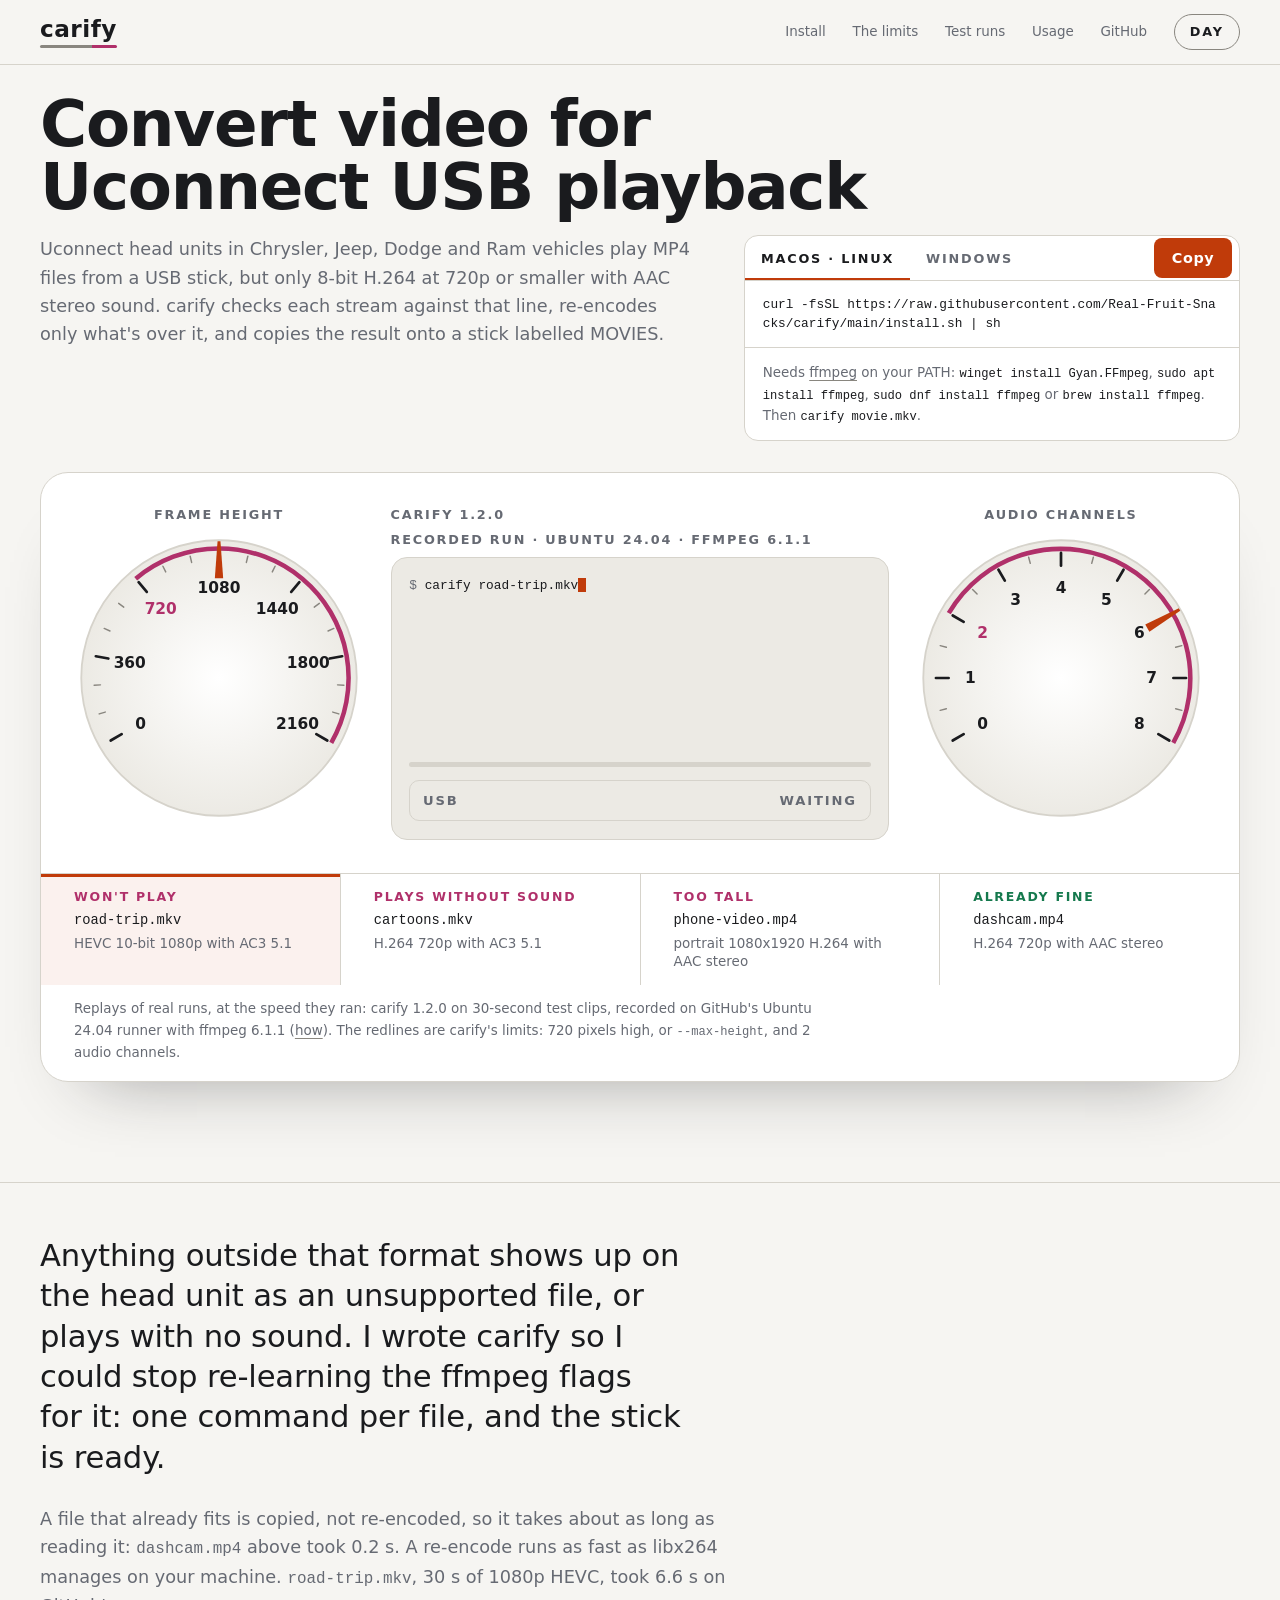
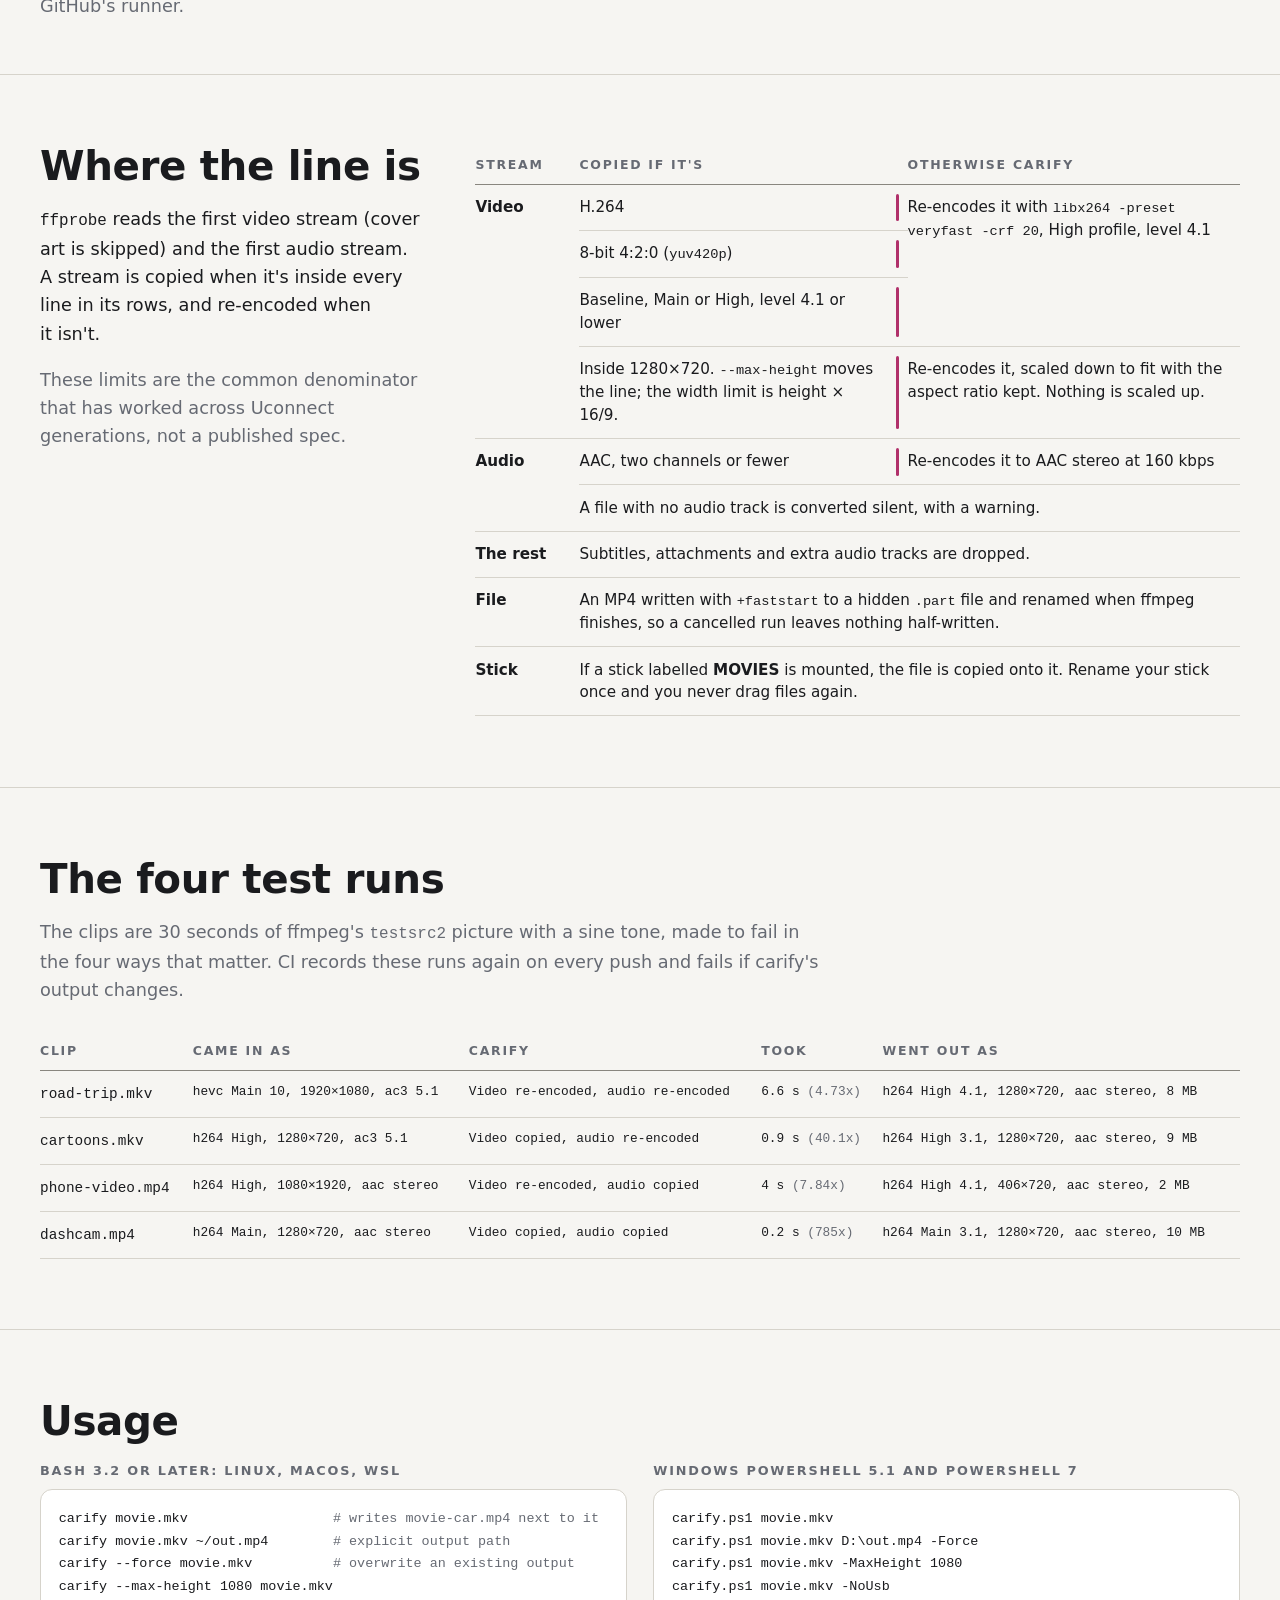
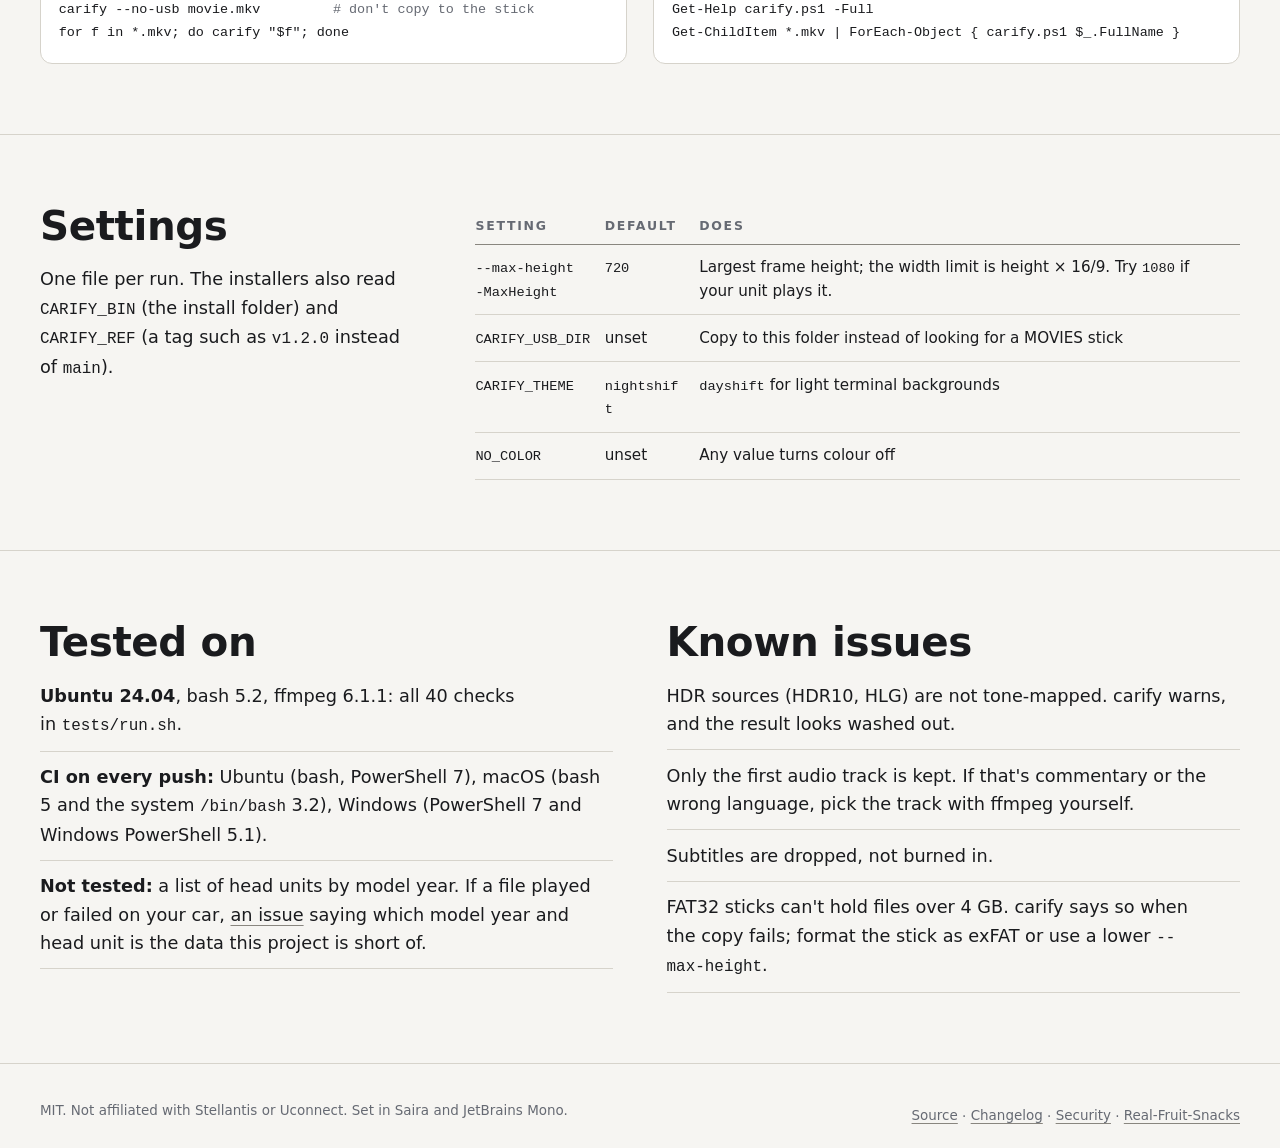
==== commit de4aa9fe: "Project page: the cluster on the first screen, the file buttons in its plate The headline now runs a" ====
--- a/docs/index.html
+++ b/docs/index.html
@@ -34,7 +34,7 @@
   <div class="wrap">
     <a class="mark" href="./" aria-label="carify, top of the page">carify</a>
     <nav aria-label="Page">
-      <a href="#install">Install</a>
+      <a class="keep" href="#install">Install</a>
       <a href="#how">The limits</a>
       <a href="#runs">Test runs</a>
       <a href="#use">Usage</a>
@@ -46,23 +46,21 @@
 
 <main>
 <div class="hero">
-  <div class="wrap">
-    <div class="hero-head">
-      <h1>Convert video for Uconnect USB playback</h1>
-        <p class="sub">Uconnect head units in Chrysler, Jeep, Dodge and Ram vehicles play MP4 files from a USB stick, but only 8-bit H.264 at 720p or smaller with AAC stereo sound. carify checks each stream against that line, re-encodes only what's over it, and copies the result onto a stick labelled MOVIES.</p>
+  <div class="wrap hero-grid">
+    <h1>Convert video for Uconnect USB playback</h1>
+    <p class="sub">Uconnect head units in Chrysler, Jeep, Dodge and Ram vehicles play MP4 files from a USB stick, but only 8-bit H.264 at 720p or smaller with AAC stereo sound. carify checks each stream against that line, re-encodes only what's over it, and copies the result onto a stick labelled MOVIES.</p>
 
-        <div class="install" id="install">
-          <div class="install-bar">
-          <div class="tabs" role="tablist" aria-label="Your system">
-            <button type="button" role="tab" id="tab-sh" aria-controls="pane-sh" aria-selected="true">macOS · Linux</button>
-            <button type="button" role="tab" id="tab-ps" aria-controls="pane-ps" aria-selected="false" tabindex="-1">Windows</button>
-          </div>
-          <button class="copy" type="button" id="copy" data-copy="curl -fsSL https://raw.githubusercontent.com/Real-Fruit-Snacks/carify/main/install.sh | sh">Copy</button>
-          </div>
-          <div class="pane" role="tabpanel" id="pane-sh" aria-labelledby="tab-sh"><code>curl -fsSL https://raw.githubusercontent.com/Real-Fruit-Snacks/carify/main/install.sh | sh</code></div>
-          <div class="pane" role="tabpanel" id="pane-ps" aria-labelledby="tab-ps" hidden><code>irm https://raw.githubusercontent.com/Real-Fruit-Snacks/carify/main/install.ps1 | iex</code></div>
-          <p class="install-note">Needs <a href="https://ffmpeg.org/">ffmpeg</a> on your PATH: <code>winget install Gyan.FFmpeg</code>, <code>sudo apt install ffmpeg</code>, <code>sudo dnf install ffmpeg</code> or <code>brew install ffmpeg</code>. Then <code>carify movie.mkv</code>.</p>
+    <div class="install" id="install">
+      <div class="install-bar">
+        <div class="tabs" role="tablist" aria-label="Your system">
+          <button type="button" role="tab" id="tab-sh" aria-controls="pane-sh" aria-selected="true">macOS · Linux</button>
+          <button type="button" role="tab" id="tab-ps" aria-controls="pane-ps" aria-selected="false" tabindex="-1">Windows</button>
         </div>
+        <button class="copy" type="button" id="copy" data-copy="curl -fsSL https://raw.githubusercontent.com/Real-Fruit-Snacks/carify/main/install.sh | sh">Copy</button>
+      </div>
+      <div class="pane" role="tabpanel" id="pane-sh" aria-labelledby="tab-sh"><code>curl -fsSL https://raw.githubusercontent.com/Real-Fruit-Snacks/carify/main/install.sh | sh</code></div>
+      <div class="pane" role="tabpanel" id="pane-ps" aria-labelledby="tab-ps" hidden><code>irm https://raw.githubusercontent.com/Real-Fruit-Snacks/carify/main/install.ps1 | iex</code></div>
+      <p class="install-note">Needs <a href="https://ffmpeg.org/">ffmpeg</a> on your PATH: <code>winget install Gyan.FFmpeg</code>, <code>sudo apt install ffmpeg</code>, <code>sudo dnf install ffmpeg</code> or <code>brew install ffmpeg</code>. Then <code>carify movie.mkv</code>.</p>
     </div>
 
     <figure class="cluster" id="cluster" aria-labelledby="cluster-cap">
--- a/docs/styles.css
+++ b/docs/styles.css
@@ -107,15 +107,20 @@
   :root:not([data-theme="nightshift"]) .theme .t-night { display: none; }
   :root:not([data-theme="nightshift"]) .theme .t-day { display: inline; }
 }
-@media (max-width: 860px) { .top nav a:not(:last-child) { display: none; } }
-
-/* ---------- hero ---------- */
+@media (max-width: 860px) { .top nav a:not(:last-child):not(.keep) { display: none; } }
+
+/* ---------- hero ----------
+   Phone: headline, then the cluster straight away (the sweep is the first thing seen), then the
+   explanation and the install line. Desktop: the headline across, the explanation and the install
+   line side by side under it, then the cluster, with both dials and the screen on the first screen. */
 .hero { padding-block: var(--space-m) var(--space-xl-3xl); }
-.hero-head { display: grid; grid-template-columns: minmax(0, 1fr); gap: var(--space-s) var(--space-xl); align-items: start; }
-@media (min-width: 980px) { .hero-head { grid-template-columns: minmax(0, 1fr) minmax(0, 33rem); } .hero-head h1 { grid-column: 1 / -1; } }
-h1 { font-size: clamp(2.2rem, 1.15rem + 4.3vw, 5rem); font-weight: 720; letter-spacing: -.02em; line-height: .98; margin-bottom: var(--space-2xs); }
-.sub { margin: 0; color: var(--mute); max-width: 54ch; }
-@media (min-width: 980px) { .sub { font-size: var(--step-1); line-height: 1.5; } }
+.hero-grid { display: grid; grid-template-columns: minmax(0, 1fr); grid-template-areas: "h1" "cluster" "sub" "install"; gap: var(--space-s) var(--space-xl); align-items: end; }
+.hero-grid h1 { grid-area: h1; } .sub { grid-area: sub; } .install { grid-area: install; } .cluster { grid-area: cluster; }
+@media (min-width: 980px) {
+  .hero-grid { grid-template-columns: minmax(0, 1fr) minmax(0, 31rem); grid-template-areas: "h1 h1" "sub install" "cluster cluster"; align-items: start; row-gap: var(--space-s); }
+}
+h1 { font-size: clamp(2.2rem, 1.3rem + 3.4vw, 4.4rem); font-weight: 720; letter-spacing: -.02em; line-height: .98; }
+.sub { margin: 0; color: var(--mute); max-width: 60ch; }
 .install { border: 1px solid var(--line); border-radius: 14px; background: var(--surface); overflow: hidden; }
 .install-bar { display: flex; align-items: center; justify-content: space-between; gap: var(--space-xs); padding-right: .45rem; border-bottom: 1px solid var(--line); }
 .tabs { display: flex; }
@@ -133,12 +138,16 @@
 .install-note code { color: var(--ink); font-size: .9em; }
 
 /* ---------- the cluster ---------- */
-.cluster { margin: var(--space-l) 0 0; }
+/* The figure is the binnacle plate: dials and screen on top, the four recorded files along the
+   bottom edge like the switches under a cluster, and the note on where the runs come from. */
+.cluster {
+  margin: var(--space-xs) 0 0; overflow: hidden;
+  background: var(--plate); border: 1px solid var(--line); border-radius: var(--r-plate); box-shadow: var(--plate-shadow);
+}
 .binnacle {
   position: relative; display: grid; gap: var(--space-m) var(--space-m); align-items: start;
   grid-template-columns: minmax(0, 1fr) minmax(0, 1fr); grid-template-areas: "v a" "screen screen";
-  padding: var(--space-s-l); background: var(--plate); border: 1px solid var(--line);
-  border-radius: var(--r-plate); box-shadow: var(--plate-shadow);
+  padding: var(--space-s-l);
 }
 @media (min-width: 900px) {
   .binnacle { grid-template-columns: minmax(0, 290px) minmax(0, 1fr) minmax(0, 290px); grid-template-areas: "v screen a"; }
@@ -177,6 +186,13 @@
 .hub [data-s="fits"] { color: var(--mint); }
 .hub [data-s="over"] { color: var(--rasp); }
 .hub [data-s="off"] { color: var(--line-strong); }
+/* A phone's dials are too small for the codec words inside the rim: they drop under the dial. */
+@container (max-width: 230px) {
+  .hub-from { top: 62%; }
+  .hub-state { top: 72%; }
+  .hub-codec { top: calc(100% + .5rem); left: 0; right: 0; color: var(--mute); }
+}
+@media (max-width: 560px) { .gauge { padding-bottom: 1.6rem; } }
 
 .screen { align-self: stretch; display: flex; flex-direction: column; min-width: 0; background: var(--screen); border: 1px solid var(--line); border-radius: 16px; padding: var(--space-s); }
 .term { flex: 1; margin: 0; padding: 0; background: none; border: 0; border-radius: 0; overflow: visible; font-size: clamp(.75rem, .7rem + .2vw, .8rem); line-height: 1.6; white-space: pre-wrap; overflow-wrap: anywhere; min-height: 13.5em; color: var(--ink); }
@@ -202,18 +218,22 @@
 .usb[data-s="copy"] .w-copy { color: var(--ember); }
 .usb[data-s="done"] .w-done { color: var(--mint); }
 
-figcaption { margin-top: var(--space-s); }
-.files { display: grid; gap: var(--space-2xs); grid-template-columns: repeat(2, minmax(0, 1fr)); }
+figcaption { border-top: 1px solid var(--line); }
+/* The switch row: one strip split by hairlines, the pressed one lit along its top edge. */
+.files { display: grid; gap: 1px; background: var(--line); grid-template-columns: repeat(2, minmax(0, 1fr)); }
 @media (min-width: 900px) { .files { grid-template-columns: repeat(4, minmax(0, 1fr)); } }
-.file { display: grid; gap: .15rem; text-align: left; font: inherit; color: var(--ink); background: var(--surface); border: 1px solid var(--line); border-radius: 12px; padding: .7rem .9rem .75rem; cursor: pointer; position: relative; transition: border-color .18s; }
+.file { display: grid; align-content: start; gap: .15rem; text-align: left; font: inherit; color: var(--ink); background: var(--plate); border: 0; border-radius: 0; padding: .85rem var(--space-s-l) .9rem; cursor: pointer; position: relative; transition: background-color .18s; }
+.file::before { content: ""; position: absolute; left: 0; right: 0; top: 0; height: 3px; background: transparent; transition: background-color .18s; }
 .file code { font-size: .86rem; overflow-wrap: anywhere; }
 .file span { font-size: var(--step--1); color: var(--mute); line-height: 1.35; }
 .file em { order: -1; font-style: normal; font-size: .78rem; color: var(--rasp); }
 .file[data-run="dashcam"] em { color: var(--mint); }
-.file[aria-pressed="true"] { border-color: var(--ember); box-shadow: inset 0 3px 0 var(--ember); }
-@media (hover: hover) { .file:hover { border-color: var(--line-strong); } .file[aria-pressed="true"]:hover { border-color: var(--ember); } }
+.file[aria-pressed="true"] { background: color-mix(in srgb, var(--ember) 7%, var(--plate)); }
+.file[aria-pressed="true"]::before { background: var(--ember); }
+.file:focus-visible { outline-offset: -4px; }
+@media (hover: hover) { .file:hover { background: color-mix(in srgb, var(--ink) 4%, var(--plate)); } .file[aria-pressed="true"]:hover { background: color-mix(in srgb, var(--ember) 10%, var(--plate)); } }
 .file:disabled { cursor: progress; }
-.cap-note { margin: var(--space-xs) 0 0; font-size: var(--step--1); color: var(--mute); max-width: 80ch; }
+.cap-note { margin: 0; padding: var(--space-xs) var(--space-s-l) var(--space-s); font-size: var(--step--1); color: var(--mute); max-width: 96ch; }
 
 /* ---------- sections ---------- */
 section { padding-block: clamp(3rem, 2rem + 3vw, 5rem); border-top: 1px solid var(--line); }
@@ -233,6 +253,11 @@
 .limits td code, .runs-table code, .params code { color: var(--ink); }
 /* The "plays" column ends on a redline: past it, carify steps in. */
 .limits td.line { position: relative; padding-right: 1.4rem; }
+@media (max-width: 560px) {
+  .limits tbody th { width: 4.4rem; padding-right: .6rem; }
+  .console .legend { font-size: .75rem; letter-spacing: .08em; }
+}
+.limits code { overflow-wrap: normal; }
 .limits td.line::after { content: ""; position: absolute; right: .55rem; top: .55rem; bottom: .55rem; width: 3px; border-radius: 2px; background: var(--rasp); }
 
 .runs .lede { margin: 0 0 var(--space-m); color: var(--mute); max-width: 70ch; }
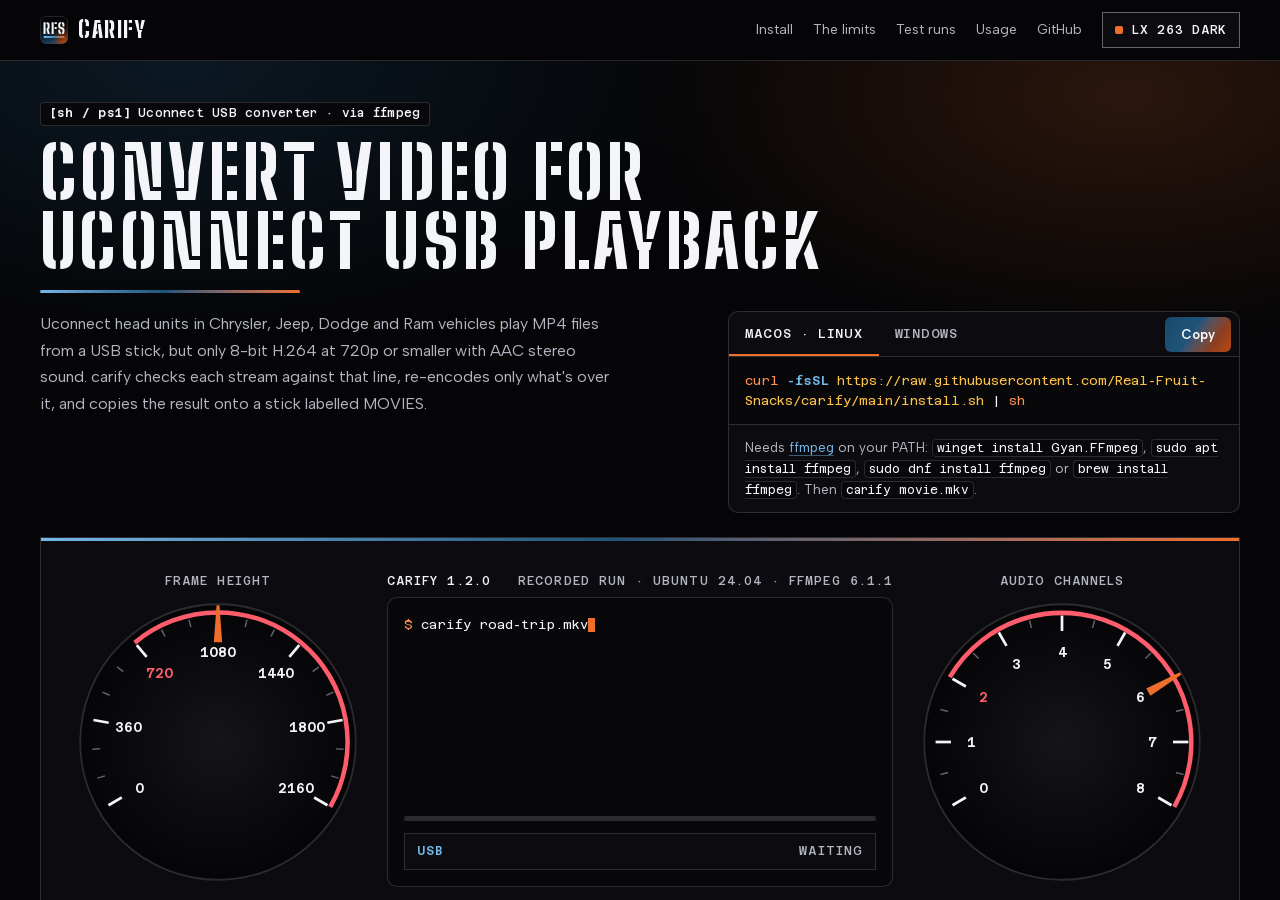
==== commit 27a44ab1: "brand: apply Cyclorama Dawn v2.1.0 across docs, cluster art, CLI, and templates" ====
--- a/docs/index.html
+++ b/docs/index.html
@@ -3,51 +3,78 @@
 <head>
 <meta charset="UTF-8">
 <meta name="viewport" content="width=device-width, initial-scale=1.0">
-<title>carify: convert video for Uconnect USB playback</title>
+<title>carify — Convert video for Uconnect USB playback</title>
 <meta name="description" content="Uconnect head units in Chrysler, Jeep, Dodge and Ram vehicles play MP4 from a USB stick, but only 8-bit H.264 at 720p or smaller with AAC stereo. carify re-encodes only the streams over that line and copies the file onto a stick labelled MOVIES. bash and PowerShell, via ffmpeg.">
 <link rel="canonical" href="https://real-fruit-snacks.github.io/carify/">
 <meta property="og:title" content="carify">
 <meta property="og:description" content="Convert video for Uconnect USB playback, via ffmpeg">
 <meta property="og:type" content="website">
 <meta property="og:url" content="https://real-fruit-snacks.github.io/carify/">
-<meta property="og:image" content="https://real-fruit-snacks.github.io/carify/assets/social.png">
+<meta property="og:image" content="https://real-fruit-snacks.github.io/carify/assets/social-dark.png">
 <meta property="og:image:width" content="1280">
 <meta property="og:image:height" content="640">
-<meta property="og:image:alt" content="carify's instrument cluster: road-trip.mkv came in 1080 pixels high with 6 audio channels, over the redlines; it went out 720 high with 2 channels and was copied to the stick">
+<meta property="og:image:alt" content="carify: convert HEVC 10-bit 1080p AC3 5.1 source video into H.264 8-bit 720p AAC stereo for Uconnect USB playback via ffmpeg">
 <meta name="twitter:card" content="summary_large_image">
 <link rel="icon" href="favicon.ico" sizes="32x32">
 <link rel="icon" href="icon.svg" type="image/svg+xml">
 <link rel="apple-touch-icon" href="apple-touch-icon.png">
 <link rel="manifest" href="manifest.webmanifest">
-<meta name="theme-color" content="#0C0D10">
+<meta name="color-scheme" content="dark">
+<meta name="theme-color" content="#050507">
 <script>
-  // A saved theme wins over the system setting. The key is shared with the other RFS pages.
-  try { var t = localStorage.getItem('rfs-theme'); if (t === 'nightshift' || t === 'dayshift') document.documentElement.dataset.theme = t; } catch (e) {}
+  (function () {
+    try {
+      var t = localStorage.getItem('rfs-theme');
+      if (t === 'light' || t === 'dayshift') {
+        document.documentElement.dataset.theme = 'light';
+        var cs = document.querySelector('meta[name="color-scheme"]');
+        if (cs) cs.content = 'light';
+        var tc = document.querySelector('meta[name="theme-color"]');
+        if (tc) tc.content = '#F5F7F9';
+      }
+    } catch (e) {}
+  })();
 </script>
-<link rel="preload" href="fonts/saira-latin-var.woff2" as="font" type="font/woff2" crossorigin>
+<link rel="preload" href="fonts/big-shoulders-stencil-latin.woff2" as="font" type="font/woff2" crossorigin>
+<link rel="preload" href="fonts/albert-sans-latin.woff2" as="font" type="font/woff2" crossorigin>
+<link rel="preload" href="fonts/azeret-mono-latin.woff2" as="font" type="font/woff2" crossorigin>
+<link rel="stylesheet" href="rfs.css">
+<link rel="stylesheet" href="rfs-components.css">
 <link rel="stylesheet" href="styles.css">
 </head>
-<body>
-<a class="skip" href="#install">Skip to the install line</a>
-
-<header class="top">
-  <div class="wrap">
-    <a class="mark" href="./" aria-label="carify, top of the page">carify</a>
-    <nav aria-label="Page">
+<body class="rfs-shell">
+<a class="rfs-skip" href="#install">Skip to install</a>
+
+<header class="rfs-shell-header top">
+  <div class="wrap top-inner">
+    <a class="brand" href="./" aria-label="carify, top of the page">
+      <img class="brand-tile" src="icon.svg" alt="" width="28" height="28">
+      <span class="brand-text">CARIFY</span>
+    </a>
+    <nav class="top-nav" aria-label="Page">
       <a class="keep" href="#install">Install</a>
       <a href="#how">The limits</a>
       <a href="#runs">Test runs</a>
       <a href="#use">Usage</a>
       <a href="https://github.com/Real-Fruit-Snacks/carify">GitHub</a>
     </nav>
-    <button class="theme" type="button" id="theme"><span class="sr-only">Theme: </span><span class="t-night">Night</span><span class="t-day">Day</span></button>
+    <button class="theme-btn" type="button" id="theme" aria-label="Switch to Alabaster Day light mode">
+      <span class="theme-dot" aria-hidden="true"></span>
+      <span class="t-dark">LX 263 DARK</span>
+      <span class="t-light">LX 512 LIGHT</span>
+    </button>
   </div>
 </header>
 
+<div class="rfs-scroll-region page-scroll" id="page-scroll">
 <main>
-<div class="hero">
+<section class="hero" aria-labelledby="hero-h">
   <div class="wrap hero-grid">
-    <h1>Convert video for Uconnect USB playback</h1>
+    <div class="hero-title-block">
+      <span class="rfs-badge"><span class="k">[sh / ps1]</span> Uconnect USB converter · via ffmpeg</span>
+      <h1 id="hero-h">CONVERT VIDEO FOR UCONNECT USB PLAYBACK</h1>
+      <div class="horizon-rule" aria-hidden="true"></div>
+    </div>
     <p class="sub">Uconnect head units in Chrysler, Jeep, Dodge and Ram vehicles play MP4 files from a USB stick, but only 8-bit H.264 at 720p or smaller with AAC stereo sound. carify checks each stream against that line, re-encodes only what's over it, and copies the result onto a stick labelled MOVIES.</p>
 
     <div class="install" id="install">
@@ -56,10 +83,10 @@
           <button type="button" role="tab" id="tab-sh" aria-controls="pane-sh" aria-selected="true">macOS · Linux</button>
           <button type="button" role="tab" id="tab-ps" aria-controls="pane-ps" aria-selected="false" tabindex="-1">Windows</button>
         </div>
-        <button class="copy" type="button" id="copy" data-copy="curl -fsSL https://raw.githubusercontent.com/Real-Fruit-Snacks/carify/main/install.sh | sh">Copy</button>
+        <button class="rfs-btn rfs-btn-horizon copy-btn" type="button" id="copy" data-copy="curl -fsSL https://raw.githubusercontent.com/Real-Fruit-Snacks/carify/main/install.sh | sh">Copy</button>
       </div>
-      <div class="pane" role="tabpanel" id="pane-sh" aria-labelledby="tab-sh"><code>curl -fsSL https://raw.githubusercontent.com/Real-Fruit-Snacks/carify/main/install.sh | sh</code></div>
-      <div class="pane" role="tabpanel" id="pane-ps" aria-labelledby="tab-ps" hidden><code>irm https://raw.githubusercontent.com/Real-Fruit-Snacks/carify/main/install.ps1 | iex</code></div>
+      <div class="pane" role="tabpanel" id="pane-sh" aria-labelledby="tab-sh"><code><span class="rfs-tok-fn">curl</span> <span class="rfs-tok-kw">-fsSL</span> <span class="rfs-tok-str">https://raw.githubusercontent.com/Real-Fruit-Snacks/carify/main/install.sh</span> | <span class="rfs-tok-fn">sh</span></code></div>
+      <div class="pane" role="tabpanel" id="pane-ps" aria-labelledby="tab-ps" hidden><code><span class="rfs-tok-fn">irm</span> <span class="rfs-tok-str">https://raw.githubusercontent.com/Real-Fruit-Snacks/carify/main/install.ps1</span> | <span class="rfs-tok-fn">iex</span></code></div>
       <p class="install-note">Needs <a href="https://ffmpeg.org/">ffmpeg</a> on your PATH: <code>winget install Gyan.FFmpeg</code>, <code>sudo apt install ffmpeg</code>, <code>sudo dnf install ffmpeg</code> or <code>brew install ffmpeg</code>. Then <code>carify movie.mkv</code>.</p>
     </div>
 
@@ -67,16 +94,16 @@
       <!-- art:cluster --><div class="binnacle"><svg width="0" height="0" style="position:absolute" aria-hidden="true"><defs><radialGradient id="face-grad"><stop class="g0" offset="0"/><stop class="g1" offset="1"/></radialGradient></defs></svg><div class="gauge" id="gauge-v"><p class="legend">Frame height</p><div class="dial" id="dial-v" style="--a:-40.00deg;--g:0.00deg" data-ghost><svg class="face" viewBox="0 0 320 320" aria-hidden="true"><circle class="rim" cx="160" cy="160" r="152"/><path class="red" d="M68.08 50.46A143 143 0 0 1 283.84 231.50"/><g class="ticks"><line class="mj" x1="52.6" y1="222.0" x2="40.5" y2="229.0"/><line class="mn" x1="34.5" y1="197.6" x2="27.8" y2="199.6"/><line class="mn" x1="29.2" y1="167.6" x2="22.2" y2="168.0"/><line class="mj" x1="37.9" y1="138.5" x2="24.1" y2="136.0"/><line class="mn" x1="39.7" y1="108.1" x2="33.3" y2="105.3"/><line class="mn" x1="54.9" y1="81.8" x2="49.3" y2="77.6"/><line class="mj" x1="80.3" y1="65.0" x2="71.3" y2="54.3"/><line class="mn" x1="101.2" y1="42.9" x2="98.1" y2="36.7"/><line class="mn" x1="129.8" y1="32.5" x2="128.2" y2="25.7"/><line class="mj" x1="160.0" y1="36.0" x2="160.0" y2="22.0"/><line class="mn" x1="190.2" y1="32.5" x2="191.8" y2="25.7"/><line class="mn" x1="218.8" y1="42.9" x2="221.9" y2="36.7"/><line class="mj" x1="239.7" y1="65.0" x2="248.7" y2="54.3"/><line class="mn" x1="265.1" y1="81.8" x2="270.7" y2="77.6"/><line class="mn" x1="280.3" y1="108.1" x2="286.7" y2="105.3"/><line class="mj" x1="282.1" y1="138.5" x2="295.9" y2="136.0"/><line class="mn" x1="290.8" y1="167.6" x2="297.8" y2="168.0"/><line class="mn" x1="285.5" y1="197.6" x2="292.2" y2="199.6"/><line class="mj" x1="267.4" y1="222.0" x2="279.5" y2="229.0"/></g><g class="nums"><text x="73.4" y="216.0">0</text><text x="61.5" y="148.6">360</text><text class="lim" x="95.7" y="89.4">720</text><text x="160.0" y="66.0">1080</text><text x="224.3" y="89.4">1440</text><text x="258.5" y="148.6">1800</text><text x="246.6" y="216.0">2160</text></g><polygon class="ghost" points="155.40,50.00 158.40,9.00 161.60,9.00 164.60,50.00"/><polygon class="needle" points="155.40,50.00 158.40,9.00 161.60,9.00 164.60,50.00"/></svg><p class="hub"><b class="hub-val" data-s="fits">720</b><span class="hub-from">from 1080</span><span class="hub-state" data-s="fits">Fits</span><code class="hub-codec">h264 8-bit</code></p></div></div><div class="console"><p class="legend"><span>carify 1.2.0</span><span>Recorded run · Ubuntu 24.04 · ffmpeg 6.1.1</span></p><div class="screen"><pre class="term" id="term"><code><span class="l-cmd"><span class="ps">$</span> carify road-trip.mkv</span><span class="l-tag"><b>probe </b> video hevc/yuv420p10le/Main 10 1920x1080  audio ac3 6ch</span><span class="l-tag"><b>video </b> re-encode to H.264 High 8-bit, fits 1280x720 (slow)</span><span class="l-tag"><b>audio </b> re-encode to AAC stereo 160k</span><span class="l-progress">frame=  720 fps=114 q=-1.0 Lsize=    8706kB time=00:00:29.99 bitrate=2377.8kbits/s speed=4.73x</span><span class="l-ok"><b>wrote </b> ./road-trip-car.mp4 (8 MB)</span><span class="l-tag"><b>usb   </b> copying to /media/runner/MOVIES</span><span class="l-ok"><b>usb   </b> done; safe to remove the stick</span></code></pre><div class="bar" aria-hidden="true"><i id="bar" style="--p:1"></i></div><p class="usb" id="usb" data-s="done"><b>USB</b> <span class="w-none">waiting</span><span class="w-copy">copying</span><span class="w-done">safe to remove</span></p></div></div><div class="gauge" id="gauge-a"><p class="legend">Audio channels</p><div class="dial" id="dial-a" style="--a:-60.00deg;--g:60.00deg" data-ghost><svg class="face" viewBox="0 0 320 320" aria-hidden="true"><circle class="rim" cx="160" cy="160" r="152"/><path class="red" d="M36.16 88.50A143 143 0 0 1 283.84 231.50"/><g class="ticks"><line class="mj" x1="52.6" y1="222.0" x2="40.5" y2="229.0"/><line class="mn" x1="33.5" y1="193.9" x2="26.7" y2="195.7"/><line class="mj" x1="36.0" y1="160.0" x2="22.0" y2="160.0"/><line class="mn" x1="33.5" y1="126.1" x2="26.7" y2="124.3"/><line class="mj" x1="52.6" y1="98.0" x2="40.5" y2="91.0"/><line class="mn" x1="67.4" y1="67.4" x2="62.4" y2="62.4"/><line class="mj" x1="98.0" y1="52.6" x2="91.0" y2="40.5"/><line class="mn" x1="126.1" y1="33.5" x2="124.3" y2="26.7"/><line class="mj" x1="160.0" y1="36.0" x2="160.0" y2="22.0"/><line class="mn" x1="193.9" y1="33.5" x2="195.7" y2="26.7"/><line class="mj" x1="222.0" y1="52.6" x2="229.0" y2="40.5"/><line class="mn" x1="252.6" y1="67.4" x2="257.6" y2="62.4"/><line class="mj" x1="267.4" y1="98.0" x2="279.5" y2="91.0"/><line class="mn" x1="286.5" y1="126.1" x2="293.3" y2="124.3"/><line class="mj" x1="284.0" y1="160.0" x2="298.0" y2="160.0"/><line class="mn" x1="286.5" y1="193.9" x2="293.3" y2="195.7"/><line class="mj" x1="267.4" y1="222.0" x2="279.5" y2="229.0"/></g><g class="nums"><text x="73.4" y="216.0">0</text><text x="60.0" y="166.0">1</text><text class="lim" x="73.4" y="116.0">2</text><text x="110.0" y="79.4">3</text><text x="160.0" y="66.0">4</text><text x="210.0" y="79.4">5</text><text x="246.6" y="116.0">6</text><text x="260.0" y="166.0">7</text><text x="246.6" y="216.0">8</text></g><polygon class="ghost" points="155.40,50.00 158.40,9.00 161.60,9.00 164.60,50.00"/><polygon class="needle" points="155.40,50.00 158.40,9.00 161.60,9.00 164.60,50.00"/></svg><p class="hub"><b class="hub-val" data-s="fits">2</b><span class="hub-from">from 6</span><span class="hub-state" data-s="fits">Fits</span><code class="hub-codec">aac stereo</code></p></div></div></div><!-- /art:cluster -->
       <figcaption id="cluster-cap">
         <div class="files" role="group" aria-label="Replay a recorded run"><!-- art:files --><button type="button" class="file" data-run="road-trip" aria-pressed="true"><code>road-trip.mkv</code><span>HEVC 10-bit 1080p with AC3 5.1</span><em>Won&#x27;t play</em></button><button type="button" class="file" data-run="cartoons" aria-pressed="false"><code>cartoons.mkv</code><span>H.264 720p with AC3 5.1</span><em>Plays without sound</em></button><button type="button" class="file" data-run="phone-video" aria-pressed="false"><code>phone-video.mp4</code><span>portrait 1080x1920 H.264 with AAC stereo</span><em>Too tall</em></button><button type="button" class="file" data-run="dashcam" aria-pressed="false"><code>dashcam.mp4</code><span>H.264 720p with AAC stereo</span><em>Already fine</em></button><!-- /art:files --></div>
-        <p class="cap-note">Replays of real runs, at the speed they ran: <!-- art:recorded -->carify 1.2.0 on 30-second test clips, recorded on GitHub's Ubuntu 24.04 runner with ffmpeg 6.1.1<!-- /art:recorded --> (<a href="https://github.com/Real-Fruit-Snacks/carify/blob/main/docs/art/record.py">how</a>). The redlines are carify's limits: 720 pixels high, or <code>--max-height</code>, and 2 audio channels.</p>
-        <p class="sr-only" id="cluster-say" aria-live="polite"></p>
+        <p class="cap-note">Replays of real runs, at the speed they ran: <!-- art:recorded -->carify 1.2.0 on 30-second test clips, recorded on GitHub's Ubuntu 24.04 runner with ffmpeg 6.1.1<!-- /art:recorded --> (<a href="https://github.com/Real-Fruit-Snacks/carify/blob/main/docs/art/record.py">how</a>). The Signal Crimson redlines are carify's limits: 720 pixels high, or <code>--max-height</code>, and 2 audio channels.</p>
+        <p class="rfs-sr-only" id="cluster-say" aria-live="polite"></p>
       </figcaption>
     </figure>
   </div>
-</div>
+</section>
 
 <section id="why" class="why" aria-labelledby="why-h">
   <div class="wrap">
-    <h2 id="why-h" class="sr-only">Why it exists</h2>
+    <h2 id="why-h" class="rfs-sr-only">Why it exists</h2>
     <p class="big">Anything outside that format shows up on the head unit as an unsupported file, or plays with no sound. I wrote carify so I could stop re-learning the ffmpeg flags for it: one command per file, and the stick is ready.</p>
     <p class="aside">A file that already fits is copied, not re-encoded, so it takes about as long as reading it: <code>dashcam.mp4</code> above took <!-- art:t-dashcam -->0.2&nbsp;s<!-- /art:t-dashcam -->. A re-encode runs as fast as libx264 manages on your machine. <code>road-trip.mkv</code>, 30&nbsp;s of 1080p HEVC, took <!-- art:t-road-trip -->6.6&nbsp;s<!-- /art:t-road-trip --> on GitHub's runner.</p>
   </div>
@@ -85,7 +112,8 @@
 <section id="how" class="how" aria-labelledby="how-h">
   <div class="wrap how-grid">
     <div class="how-intro">
-      <h2 id="how-h">Where the line is</h2>
+      <span class="rfs-badge"><span class="k">[spec]</span> Stream compatibility</span>
+      <h2 id="how-h">WHERE THE LINE IS</h2>
       <p><code>ffprobe</code> reads the first video stream (cover art is skipped) and the first audio stream. A stream is copied when it's inside every line in its rows, and re-encoded when it isn't.</p>
       <p class="mute">These limits are the common denominator that has worked across Uconnect generations, not a published spec.</p>
     </div>
@@ -108,7 +136,8 @@
 
 <section id="runs" class="runs" aria-labelledby="runs-h">
   <div class="wrap">
-    <h2 id="runs-h">The four test runs</h2>
+    <span class="rfs-badge"><span class="k">[ci]</span> Verified on push</span>
+    <h2 id="runs-h">THE FOUR TEST RUNS</h2>
     <p class="lede">The clips are 30&nbsp;seconds of ffmpeg's <code>testsrc2</code> picture with a sine tone, made to fail in the four ways that matter. CI records these runs again on every push and fails if carify's output changes.</p>
     <div class="scroll" tabindex="0" role="region" aria-labelledby="runs-h">
       <table class="runs-table">
@@ -121,25 +150,32 @@
 
 <section id="use" class="use" aria-labelledby="use-h">
   <div class="wrap">
-    <h2 id="use-h">Usage</h2>
+    <span class="rfs-badge"><span class="k">[cli]</span> Bash &amp; PowerShell</span>
+    <h2 id="use-h">USAGE</h2>
     <div class="cmds">
-      <div>
-        <p class="cmd-head">bash 3.2 or later: Linux, macOS, WSL</p>
-<pre><code>carify movie.mkv                  <span class="c"># writes movie-car.mp4 next to it</span>
-carify movie.mkv ~/out.mp4        <span class="c"># explicit output path</span>
-carify --force movie.mkv          <span class="c"># overwrite an existing output</span>
-carify --max-height 1080 movie.mkv
-carify --no-usb movie.mkv         <span class="c"># don't copy to the stick</span>
-for f in *.mkv; do carify "$f"; done</code></pre>
+      <div class="rfs-code-card">
+        <div class="rfs-code-head">
+          <span class="rfs-code-lang"><span class="k">[shell]</span> bash 3.2+ · Linux, macOS, WSL</span>
+          <button class="rfs-btn rfs-btn-outline rfs-btn-sm" type="button" data-copy="carify movie.mkv">Copy</button>
+        </div>
+<pre><code><span class="rfs-tok-fn">carify</span> movie.mkv                  <span class="rfs-tok-com"># writes movie-car.mp4 next to it</span>
+<span class="rfs-tok-fn">carify</span> movie.mkv ~/out.mp4        <span class="rfs-tok-com"># explicit output path</span>
+<span class="rfs-tok-fn">carify</span> <span class="rfs-tok-kw">--force</span> movie.mkv          <span class="rfs-tok-com"># overwrite an existing output</span>
+<span class="rfs-tok-fn">carify</span> <span class="rfs-tok-kw">--max-height</span> <span class="rfs-tok-num">1080</span> movie.mkv
+<span class="rfs-tok-fn">carify</span> <span class="rfs-tok-kw">--no-usb</span> movie.mkv         <span class="rfs-tok-com"># don't copy to the stick</span>
+<span class="rfs-tok-kw">for</span> f <span class="rfs-tok-kw">in</span> *.mkv; <span class="rfs-tok-kw">do</span> <span class="rfs-tok-fn">carify</span> <span class="rfs-tok-str">"$f"</span>; <span class="rfs-tok-kw">done</span></code></pre>
       </div>
-      <div>
-        <p class="cmd-head">Windows PowerShell 5.1 and PowerShell 7</p>
-<pre><code>carify.ps1 movie.mkv
-carify.ps1 movie.mkv D:\out.mp4 -Force
-carify.ps1 movie.mkv -MaxHeight 1080
-carify.ps1 movie.mkv -NoUsb
-Get-Help carify.ps1 -Full
-Get-ChildItem *.mkv | ForEach-Object { carify.ps1 $_.FullName }</code></pre>
+      <div class="rfs-code-card">
+        <div class="rfs-code-head">
+          <span class="rfs-code-lang"><span class="k">[powershell]</span> Windows PowerShell 5.1 &amp; 7</span>
+          <button class="rfs-btn rfs-btn-outline rfs-btn-sm" type="button" data-copy="carify.ps1 movie.mkv">Copy</button>
+        </div>
+<pre><code><span class="rfs-tok-fn">carify.ps1</span> movie.mkv
+<span class="rfs-tok-fn">carify.ps1</span> movie.mkv D:\out.mp4 <span class="rfs-tok-kw">-Force</span>
+<span class="rfs-tok-fn">carify.ps1</span> movie.mkv <span class="rfs-tok-kw">-MaxHeight</span> <span class="rfs-tok-num">1080</span>
+<span class="rfs-tok-fn">carify.ps1</span> movie.mkv <span class="rfs-tok-kw">-NoUsb</span>
+<span class="rfs-tok-fn">Get-Help</span> carify.ps1 <span class="rfs-tok-kw">-Full</span>
+<span class="rfs-tok-fn">Get-ChildItem</span> *.mkv | <span class="rfs-tok-fn">ForEach-Object</span> { <span class="rfs-tok-fn">carify.ps1</span> $_.FullName }</code></pre>
       </div>
     </div>
   </div>
@@ -148,7 +184,8 @@
 <section id="config" class="config" aria-labelledby="config-h">
   <div class="wrap config-grid">
     <div>
-      <h2 id="config-h">Settings</h2>
+      <span class="rfs-badge"><span class="k">[env]</span> Configuration</span>
+      <h2 id="config-h">SETTINGS</h2>
       <p>One file per run. The installers also read <code>CARIFY_BIN</code> (the install folder) and <code>CARIFY_REF</code> (a tag such as <code>v1.2.0</code> instead of <code>main</code>).</p>
     </div>
     <table class="params">
@@ -156,7 +193,7 @@
       <tbody>
         <tr><th scope="row"><code>--max-height</code><br><code>-MaxHeight</code></th><td><code>720</code></td><td>Largest frame height; the width limit is height × 16/9. Try <code>1080</code> if your unit plays it.</td></tr>
         <tr><th scope="row"><code>CARIFY_USB_DIR</code></th><td>unset</td><td>Copy to this folder instead of looking for a MOVIES stick</td></tr>
-        <tr><th scope="row"><code>CARIFY_THEME</code></th><td><code>nightshift</code></td><td><code>dayshift</code> for light terminal backgrounds</td></tr>
+        <tr><th scope="row"><code>CARIFY_THEME</code></th><td><code>nightshift</code></td><td><code>dayshift</code> or <code>light</code> for light terminal backgrounds</td></tr>
         <tr><th scope="row"><code>NO_COLOR</code></th><td>unset</td><td>Any value turns colour off</td></tr>
       </tbody>
     </table>
@@ -166,15 +203,17 @@
 <section id="tested" class="tested" aria-labelledby="tested-h">
   <div class="wrap tested-grid">
     <div>
-      <h2 id="tested-h">Tested on</h2>
+      <span class="rfs-badge"><span class="k">[ok]</span> Verification</span>
+      <h2 id="tested-h">TESTED ON</h2>
       <ul>
-        <li><b>Ubuntu 24.04</b>, bash 5.2, ffmpeg 6.1.1: all 40 checks in <code>tests/run.sh</code>.</li>
+        <li><b>Ubuntu 24.04</b>, bash 5.2, ffmpeg 6.1.1: all 76 checks in <code>tests/run.sh</code>.</li>
         <li><b>CI on every push:</b> Ubuntu (bash, PowerShell 7), macOS (bash 5 and the system <code>/bin/bash</code> 3.2), Windows (PowerShell 7 and Windows PowerShell 5.1).</li>
         <li><b>Not tested:</b> a list of head units by model year. If a file played or failed on your car, <a href="https://github.com/Real-Fruit-Snacks/carify/issues/new/choose">an issue</a> saying which model year and head unit is the data this project is short of.</li>
       </ul>
     </div>
     <div>
-      <h2>Known issues</h2>
+      <span class="rfs-badge"><span class="k">[!]</span> Limits</span>
+      <h2>KNOWN ISSUES</h2>
       <ul>
         <li>HDR sources (HDR10, HLG) are not tone-mapped. carify warns, and the result looks washed out.</li>
         <li>Only the first audio track is kept. If that's commentary or the wrong language, pick the track with ffmpeg yourself.</li>
@@ -187,11 +226,15 @@
 </main>
 
 <footer>
-  <div class="wrap">
-    <p>MIT. Not affiliated with Stellantis or Uconnect. Set in Saira and JetBrains Mono.</p>
-    <p><a href="https://github.com/Real-Fruit-Snacks/carify">Source</a> · <a href="https://github.com/Real-Fruit-Snacks/carify/blob/main/CHANGELOG.md">Changelog</a> · <a href="https://github.com/Real-Fruit-Snacks/carify/blob/main/SECURITY.md">Security</a> · <a href="https://real-fruit-snacks.github.io/">Real-Fruit-Snacks</a></p>
+  <div class="wrap footer-inner">
+    <p>MIT · Not affiliated with Stellantis or Uconnect · Set in Big Shoulders Stencil, Albert Sans, and Azeret Mono.</p>
+    <p><a href="https://github.com/Real-Fruit-Snacks/carify">Source</a> · <a href="https://github.com/Real-Fruit-Snacks/carify/blob/main/CHANGELOG.md">Changelog</a> · <a href="https://github.com/Real-Fruit-Snacks/carify/blob/main/SECURITY.md">Security</a> · <a href="https://real-fruit-snacks.github.io/rfs-brand/">rfs-brand</a> · <a href="https://real-fruit-snacks.github.io/">Real-Fruit-Snacks</a></p>
   </div>
 </footer>
+</div>
+
+<div id="toast-region" class="rfs-toast-region" popover="manual" role="region" aria-label="Notifications"></div>
+<div id="toast-sr" class="rfs-sr-only" aria-live="polite"></div>
 
 <script src="runs.js"></script>
 <script src="script.js"></script>
--- a/docs/rfs.css
+++ b/docs/rfs.css
@@ -0,0 +1,305 @@
+/* RFS Cyclorama Dawn tokens — Steel & Beacon Orange.
+   Dark mode (LX 263 Beacon Horizon) is the canonical default across all RFS pages;
+   switch to Light (LX 512 Alabaster Day) via <meta name="color-scheme" content="light">
+   or data-theme="light" (and legacy dayshift). */
+:root {
+  color-scheme: dark;
+
+  --rfs-in-oklab: ;
+  --rfs-in-oklch: ;
+
+  /* Physical Cyclorama stops */
+  --rfs-steel: #1f547a;
+  --rfs-steel-fill: #18496b;
+  --rfs-beacon: #f06e2b;
+  --rfs-beacon-wash: #cc5016;
+  --rfs-on-steel: #ffffff;
+
+  /* Dark mode raw palette (Matte Cyclorama Black / LX 263 Beacon Horizon) */
+  --rfs-bg-dark: #050507;
+  --rfs-rail-dark: #070709;
+  --rfs-surface-dark: #0c0c10;
+  --rfs-raised-dark: #14141a;
+  --rfs-line-dark: rgba(255, 255, 255, 0.14);
+  --rfs-line-strong-dark: #62646d;
+  --rfs-text-dark: #f4f5f8;
+  --rfs-mute-dark: #b3b5c0;
+  --rfs-steel-ink-dark: #74b8e8;
+  --rfs-beacon-ink-dark: #ff9254;
+  --rfs-primary-dark: #f06e2b;
+  --rfs-primary-hover-dark: #ff8442;
+  --rfs-primary-press-dark: #ffa06b;
+  --rfs-on-primary-dark: #050507;
+  --rfs-accent-dark: #ffc247;
+  --rfs-signal-dark: #3ddc97;
+  --rfs-fault-dark: #ff5c6c;
+  --rfs-fault-fill-dark: #c92438;
+  --rfs-fault-fill-hover-dark: #e02e44;
+  --rfs-on-fault-dark: #ffffff;
+  --rfs-code-bg-dark: #08080b;
+  --rfs-focus-dark: #ff9254;
+
+  /* Light mode raw palette (Alabaster Day / LX 512) */
+  --rfs-bg-light: #f5f7f9;
+  --rfs-rail-light: #eaeef2;
+  --rfs-surface-light: #ffffff;
+  --rfs-raised-light: #e3e8ee;
+  --rfs-line-light: rgba(13, 16, 22, 0.16);
+  --rfs-line-strong-light: #6e7682;
+  --rfs-text-light: #0d1016;
+  --rfs-mute-light: #474d59;
+  --rfs-steel-ink-light: #164669;
+  --rfs-beacon-ink-light: #ad3d0a;
+  --rfs-primary-light: #ad3d0a;
+  --rfs-primary-hover-light: #943207;
+  --rfs-primary-press-light: #7b2905;
+  --rfs-on-primary-light: #ffffff;
+  --rfs-accent-light: #885800;
+  --rfs-signal-light: #127247;
+  --rfs-fault-light: #b91c2e;
+  --rfs-fault-fill-light: #b91c2e;
+  --rfs-fault-fill-hover-light: #991525;
+  --rfs-on-fault-light: #ffffff;
+  --rfs-code-bg-light: #eef2f5;
+  --rfs-focus-light: #ad3d0a;
+
+  /* Resolved tokens — Dark (LX 263 Beacon Horizon) is the default */
+  --rfs-bg: var(--rfs-bg-dark);
+  --rfs-rail: var(--rfs-rail-dark);
+  --rfs-surface: var(--rfs-surface-dark);
+  --rfs-raised: var(--rfs-raised-dark);
+  --rfs-line: var(--rfs-line-dark);
+  --rfs-line-strong: var(--rfs-line-strong-dark);
+  --rfs-text: var(--rfs-text-dark);
+  --rfs-mute: var(--rfs-mute-dark);
+  --rfs-steel-ink: var(--rfs-steel-ink-dark);
+  --rfs-beacon-ink: var(--rfs-beacon-ink-dark);
+  --rfs-primary: var(--rfs-primary-dark);
+  --rfs-primary-hover: var(--rfs-primary-hover-dark);
+  --rfs-primary-press: var(--rfs-primary-press-dark);
+  --rfs-on-primary: var(--rfs-on-primary-dark);
+  --rfs-accent: var(--rfs-accent-dark);
+  --rfs-signal: var(--rfs-signal-dark);
+  --rfs-fault: var(--rfs-fault-dark);
+  --rfs-fault-fill: var(--rfs-fault-fill-dark);
+  --rfs-fault-fill-hover: var(--rfs-fault-fill-hover-dark);
+  --rfs-on-fault: var(--rfs-on-fault-dark);
+  --rfs-code-bg: var(--rfs-code-bg-dark);
+  --rfs-focus: var(--rfs-focus-dark);
+
+  /* Typography */
+  --rfs-font-display: "Big Shoulders Stencil", "Arial Narrow", sans-serif;
+  --rfs-font-sans: "Albert Sans", system-ui, -apple-system, sans-serif;
+  --rfs-font-mono: "Azeret Mono", ui-monospace, "Cascadia Code", Consolas, monospace;
+
+  /* Code blocks wrap by default (opt into scroll via .rfs-code-scroll / [data-code-scroll]) */
+  --rfs-code-wrap: pre-wrap;
+  --rfs-code-overflow-wrap: anywhere;
+  --rfs-code-tab-size: 2;
+
+  /* Motion */
+  --rfs-ease: cubic-bezier(0.16, 1, 0.3, 1);
+  --rfs-ease-in-out: cubic-bezier(0.65, 0, 0.35, 1);
+  --rfs-ease-exit: cubic-bezier(0.7, 0, 0.84, 0);
+  --rfs-ease-linear: linear;
+  --rfs-dur-fast: 150ms;
+  --rfs-dur-base: 250ms;
+  --rfs-dur-slow: 520ms;
+  --rfs-type-rate: 45ms;
+
+  /* Spacing & shape */
+  --rfs-space-1: 4px;
+  --rfs-space-2: 8px;
+  --rfs-space-3: 12px;
+  --rfs-space-4: 16px;
+  --rfs-space-5: 24px;
+  --rfs-space-6: 32px;
+  --rfs-space-7: 48px;
+  --rfs-space-8: 64px;
+  --rfs-space-9: 96px;
+  --rfs-radius-sm: 6px;
+  --rfs-radius-md: 10px;
+
+  /* Breakpoints (reference constants) & Z-index layer scale */
+  --rfs-bp-sm: 36em;
+  --rfs-bp-md: 56em;
+  --rfs-bp-lg: 72em;
+  --rfs-z-base: 0;
+  --rfs-z-sticky: 20;
+  --rfs-z-nav: 40;
+  --rfs-z-popover: 60;
+  --rfs-z-modal: 80;
+  --rfs-z-toast: 100;
+
+  /* Syntax highlighting roles (derived from WCAG-calibrated semantic inks) */
+  --rfs-syn-kw: var(--rfs-steel-ink);
+  --rfs-syn-fn: var(--rfs-beacon-ink);
+  --rfs-syn-str: var(--rfs-accent);
+  --rfs-syn-num: var(--rfs-signal);
+  --rfs-syn-com: var(--rfs-mute);
+  --rfs-syn-add: var(--rfs-signal);
+  --rfs-syn-del: var(--rfs-fault);
+
+  --rfs-horizon-gradient: linear-gradient(125deg var(--rfs-in-oklab), var(--rfs-steel-fill) 0%, var(--rfs-steel) 42%, #8a3e20 74%, #bd4811 100%);
+  --rfs-horizon-rule: linear-gradient(90deg var(--rfs-in-oklab), var(--rfs-steel-ink) 0%, var(--rfs-steel) 48%, var(--rfs-beacon) 100%);
+  --rfs-sb-thumb: var(--rfs-line-strong);
+  --rfs-sb-track: var(--rfs-bg);
+  accent-color: var(--rfs-steel-fill);
+  scrollbar-color: var(--rfs-sb-thumb) var(--rfs-sb-track);
+}
+
+@media (prefers-contrast: more) {
+  :root {
+    --rfs-sb-thumb: var(--rfs-text);
+    --rfs-sb-track: var(--rfs-bg);
+  }
+}
+
+@supports (background: linear-gradient(in oklab, white, black)) {
+  :root {
+    --rfs-in-oklab: in oklab;
+    --rfs-in-oklch: in oklch;
+  }
+}
+
+/* Reflect explicit <meta name="color-scheme"> or data-theme overrides */
+:root:where(
+  :has(> head > meta[name="color-scheme"][content="dark"]),
+  [data-theme="dark"],
+  [data-theme="nightshift"]
+) {
+  color-scheme: dark;
+  --rfs-bg: var(--rfs-bg-dark);
+  --rfs-rail: var(--rfs-rail-dark);
+  --rfs-surface: var(--rfs-surface-dark);
+  --rfs-raised: var(--rfs-raised-dark);
+  --rfs-line: var(--rfs-line-dark);
+  --rfs-line-strong: var(--rfs-line-strong-dark);
+  --rfs-text: var(--rfs-text-dark);
+  --rfs-mute: var(--rfs-mute-dark);
+  --rfs-steel-ink: var(--rfs-steel-ink-dark);
+  --rfs-beacon-ink: var(--rfs-beacon-ink-dark);
+  --rfs-primary: var(--rfs-primary-dark);
+  --rfs-primary-hover: var(--rfs-primary-hover-dark);
+  --rfs-primary-press: var(--rfs-primary-press-dark);
+  --rfs-on-primary: var(--rfs-on-primary-dark);
+  --rfs-accent: var(--rfs-accent-dark);
+  --rfs-signal: var(--rfs-signal-dark);
+  --rfs-fault: var(--rfs-fault-dark);
+  --rfs-fault-fill: var(--rfs-fault-fill-dark);
+  --rfs-fault-fill-hover: var(--rfs-fault-fill-hover-dark);
+  --rfs-on-fault: var(--rfs-on-fault-dark);
+  --rfs-code-bg: var(--rfs-code-bg-dark);
+  --rfs-focus: var(--rfs-focus-dark);
+}
+
+/* Explicit light mode override via <meta name="color-scheme" content="light"> or data-theme="light" */
+:root:where(
+  :has(> head > meta[name="color-scheme"][content="light"]),
+  [data-theme="light"],
+  [data-theme="dayshift"]
+) {
+  color-scheme: light;
+  --rfs-bg: var(--rfs-bg-light);
+  --rfs-rail: var(--rfs-rail-light);
+  --rfs-surface: var(--rfs-surface-light);
+  --rfs-raised: var(--rfs-raised-light);
+  --rfs-line: var(--rfs-line-light);
+  --rfs-line-strong: var(--rfs-line-strong-light);
+  --rfs-text: var(--rfs-text-light);
+  --rfs-mute: var(--rfs-mute-light);
+  --rfs-steel-ink: var(--rfs-steel-ink-light);
+  --rfs-beacon-ink: var(--rfs-beacon-ink-light);
+  --rfs-primary: var(--rfs-primary-light);
+  --rfs-primary-hover: var(--rfs-primary-hover-light);
+  --rfs-primary-press: var(--rfs-primary-press-light);
+  --rfs-on-primary: var(--rfs-on-primary-light);
+  --rfs-accent: var(--rfs-accent-light);
+  --rfs-signal: var(--rfs-signal-light);
+  --rfs-fault: var(--rfs-fault-light);
+  --rfs-fault-fill: var(--rfs-fault-fill-light);
+  --rfs-fault-fill-hover: var(--rfs-fault-fill-hover-light);
+  --rfs-on-fault: var(--rfs-on-fault-light);
+  --rfs-code-bg: var(--rfs-code-bg-light);
+  --rfs-focus: var(--rfs-focus-light);
+}
+
+@media (forced-colors: active) {
+  :root {
+    --rfs-bg: Canvas;
+    --rfs-rail: Canvas;
+    --rfs-surface: Canvas;
+    --rfs-raised: Canvas;
+    --rfs-line: CanvasText;
+    --rfs-line-strong: CanvasText;
+    --rfs-text: CanvasText;
+    --rfs-mute: GrayText;
+    --rfs-steel-ink: LinkText;
+    --rfs-beacon-ink: Highlight;
+    --rfs-primary: Highlight;
+    --rfs-on-primary: HighlightText;
+    --rfs-fault: Highlight;
+    --rfs-fault-fill: Highlight;
+    --rfs-fault-fill-hover: Highlight;
+    --rfs-on-fault: HighlightText;
+    --rfs-code-bg: Canvas;
+    --rfs-focus: Highlight;
+  }
+}
+
+/* RFS Default Code Block Wrapping (WCAG 1.4.10 Reflow, zero specificity via :where) */
+:where(pre, pre code, .rfs-code-block) {
+  white-space: var(--rfs-code-wrap);
+  overflow-wrap: var(--rfs-code-overflow-wrap);
+  word-break: normal;
+  tab-size: var(--rfs-code-tab-size);
+}
+
+/* Explicit opt-out for strict column-aligned logs or ASCII diagrams */
+:where(.rfs-code-scroll, [data-code-scroll]) {
+  white-space: pre;
+  overflow-wrap: normal;
+  overflow-x: auto;
+}
+
+/* Reduced transparency: remove glass/blur translucency */
+@media (prefers-reduced-transparency: reduce) {
+  :root {
+    --rfs-glass-opacity: 1;
+  }
+  :where(header, nav, .site-header, .rfs-surface-glass) {
+    backdrop-filter: none !important;
+    background-color: var(--rfs-rail) !important;
+  }
+}
+
+/* Print stylesheet defaults: clean paper ground, sharp dark ink, wrapped code */
+@media print {
+  :root {
+    color-scheme: light;
+    --rfs-bg: #ffffff;
+    --rfs-rail: #ffffff;
+    --rfs-surface: #ffffff;
+    --rfs-raised: #f5f7f9;
+    --rfs-code-bg: #f5f7f9;
+    --rfs-text: #0d1016;
+    --rfs-mute: #474d59;
+    --rfs-line: #cfd5dc;
+    --rfs-line-strong: #6e7682;
+  }
+  :where(body) {
+    background: #ffffff !important;
+    color: #0d1016 !important;
+    height: auto !important;
+    overflow: visible !important;
+    display: block !important;
+  }
+  :where(.rfs-shell, .rfs-scroll-region, .page-scroll) {
+    height: auto !important;
+    overflow: visible !important;
+    display: block !important;
+  }
+  :where(pre, code, blockquote, figure, table) {
+    break-inside: avoid;
+  }
+}
--- a/docs/rfs-components.css
+++ b/docs/rfs-components.css
@@ -0,0 +1,1132 @@
+/* RFS Cyclorama Dawn Drop-In Component Kit (load after rfs.css).
+   Provides reusable buttons, D · Terminal Token badges, underlines, highlights,
+   keycaps, callouts, inputs, syntax roles, stroke icons, native <progress>, and UI states. */
+
+/* ---- Focus & Selection ---- */
+:where(a, button, input, select, textarea, summary, [tabindex]):focus-visible {
+  outline: 2px solid var(--rfs-focus);
+  outline-offset: 3px;
+}
+
+::selection {
+  background: color-mix(in oklab, var(--rfs-beacon) 32%, transparent);
+  color: var(--rfs-text);
+}
+
+/* ---- Buttons (zero gradient border bleed) ---- */
+.rfs-btn {
+  display: inline-flex;
+  align-items: center;
+  justify-content: center;
+  gap: 0.45rem;
+  min-block-size: 2.65rem;
+  padding: 0.55rem 1.1rem;
+  border-radius: var(--rfs-radius-sm);
+  border: 1px solid var(--rfs-line-strong);
+  background: var(--rfs-surface);
+  color: var(--rfs-text);
+  font: 600 0.86rem/1.2 var(--rfs-font-sans);
+  text-decoration: none;
+  cursor: pointer;
+  transition: transform var(--rfs-dur-fast) var(--rfs-ease),
+              border-color var(--rfs-dur-fast) var(--rfs-ease),
+              background-color var(--rfs-dur-fast) var(--rfs-ease),
+              filter var(--rfs-dur-fast) var(--rfs-ease);
+}
+
+.rfs-btn-sm {
+  min-block-size: 2.15rem;
+  padding: 0.35rem 0.78rem;
+  font-size: 0.78rem;
+}
+
+.rfs-btn:disabled {
+  opacity: 0.48;
+  cursor: not-allowed;
+  transform: none;
+}
+
+.rfs-btn-horizon {
+  border: 0;
+  background-image: var(--rfs-horizon-gradient);
+  background-origin: border-box;
+  background-clip: border-box;
+  color: #ffffff;
+}
+
+.rfs-btn-beacon {
+  background: var(--rfs-primary);
+  border-color: var(--rfs-primary);
+  color: var(--rfs-on-primary);
+}
+
+.rfs-btn-steel {
+  background: var(--rfs-steel-fill);
+  border-color: var(--rfs-steel-fill);
+  color: var(--rfs-on-steel);
+}
+
+.rfs-btn-fault {
+  background: var(--rfs-fault-fill);
+  border-color: var(--rfs-fault-fill);
+  color: var(--rfs-on-fault);
+}
+
+.rfs-btn-fault-soft {
+  background: color-mix(in oklab, var(--rfs-fault-fill) 18%, var(--rfs-surface));
+  border-color: color-mix(in oklab, var(--rfs-fault) 52%, var(--rfs-line));
+  color: var(--rfs-fault);
+}
+
+.rfs-btn-fault-outline {
+  background: transparent;
+  border-color: var(--rfs-fault);
+  color: var(--rfs-fault);
+}
+
+.rfs-btn-outline {
+  background: transparent;
+  border-color: var(--rfs-line-strong);
+  color: var(--rfs-text);
+}
+
+.rfs-btn-ghost {
+  background: transparent;
+  border-color: transparent;
+  color: var(--rfs-text);
+}
+
+@media (hover: hover) and (pointer: fine) {
+  .rfs-btn:not(:disabled):hover { transform: translateY(-1px); }
+  .rfs-btn-horizon:not(:disabled):hover { filter: brightness(1.07); }
+  .rfs-btn-beacon:not(:disabled):hover { background: var(--rfs-primary-hover); border-color: var(--rfs-primary-hover); }
+  .rfs-btn-steel:not(:disabled):hover { filter: brightness(1.1); }
+  .rfs-btn-fault:not(:disabled):hover { background: var(--rfs-fault-fill-hover); border-color: var(--rfs-fault-fill-hover); }
+  .rfs-btn-fault-soft:not(:disabled):hover { background: color-mix(in oklab, var(--rfs-fault-fill) 26%, var(--rfs-surface)); border-color: var(--rfs-fault); }
+  .rfs-btn-fault-outline:not(:disabled):hover { background: color-mix(in oklab, var(--rfs-fault-fill) 16%, transparent); }
+  .rfs-btn-outline:not(:disabled):hover { border-color: var(--rfs-beacon-ink); }
+  .rfs-btn-ghost:not(:disabled):hover { background: var(--rfs-raised); }
+}
+
+.rfs-btn:not(:disabled):active { transform: translateY(0); }
+
+/* ---- D · Terminal Token Badges ---- */
+.rfs-badge {
+  display: inline-flex;
+  align-items: center;
+  gap: 0.42rem;
+  padding: 0.28rem 0.56rem;
+  border-radius: 4px;
+  border: 1px solid var(--rfs-line);
+  background: var(--rfs-code-bg);
+  color: var(--rfs-text);
+  font: 500 0.74rem/1.15 var(--rfs-font-mono);
+  letter-spacing: 0.02em;
+}
+
+.rfs-badge .k {
+  font-weight: 700;
+  color: var(--badge-tone, var(--rfs-text));
+}
+
+.rfs-badge.b-ok { --badge-tone: var(--rfs-signal); }
+.rfs-badge.b-warn { --badge-tone: var(--rfs-accent); }
+.rfs-badge.b-fail { --badge-tone: var(--rfs-fault); }
+.rfs-badge.b-steel { --badge-tone: var(--rfs-steel-ink); }
+.rfs-badge.b-beacon { --badge-tone: var(--rfs-beacon-ink); }
+
+/* ---- Underlines, Highlights, Keycaps & Dividers ---- */
+.rfs-link-prose {
+  color: var(--rfs-text);
+  text-decoration: underline;
+  text-decoration-color: var(--rfs-steel-ink);
+  text-decoration-thickness: 1.5px;
+  text-underline-offset: 4px;
+  text-decoration-skip-ink: auto;
+  transition: text-decoration-color var(--rfs-dur-fast) var(--rfs-ease);
+}
+
+.rfs-link-prose:hover,
+.rfs-link-prose:focus-visible {
+  text-decoration-color: var(--rfs-beacon-ink);
+  text-decoration-thickness: 2px;
+}
+
+.rfs-link-sweep {
+  display: inline;
+  color: var(--rfs-text);
+  font-weight: 600;
+  text-decoration: none;
+  padding-bottom: 3px;
+  background-image: var(--rfs-horizon-rule);
+  background-repeat: no-repeat;
+  background-position: 0 100%;
+  background-size: 28% 2.5px;
+  transition: background-size var(--rfs-dur-base) var(--rfs-ease), color var(--rfs-dur-fast) var(--rfs-ease);
+}
+
+.rfs-link-sweep:hover,
+.rfs-link-sweep:focus-visible {
+  background-size: 100% 2.5px;
+  color: var(--rfs-beacon-ink);
+}
+
+.rfs-abbr {
+  text-decoration: underline dotted var(--rfs-steel-ink);
+  text-underline-offset: 4px;
+  cursor: help;
+}
+
+.rfs-mark-beacon,
+.rfs-mark-steel {
+  padding: 0.06em 0.34em;
+  border-radius: 3px;
+  color: var(--rfs-text);
+}
+
+.rfs-mark-beacon {
+  background: color-mix(in oklab, var(--rfs-beacon) 22%, transparent);
+  border-bottom: 2px solid var(--rfs-beacon-ink);
+}
+
+.rfs-mark-steel {
+  background: color-mix(in oklab, var(--rfs-steel) 24%, transparent);
+  border-bottom: 2px solid var(--rfs-steel-ink);
+}
+
+.rfs-kbd {
+  display: inline-block;
+  padding: 0.14em 0.45em;
+  border-radius: 4px;
+  border: 1px solid var(--rfs-line-strong);
+  border-bottom-width: 2.5px;
+  background: var(--rfs-surface);
+  color: var(--rfs-text);
+  font: 500 0.78rem/1.2 var(--rfs-font-mono);
+}
+
+.rfs-divider-hairline {
+  height: 1px;
+  border: 0;
+  margin: 0;
+  background: var(--rfs-line);
+}
+
+.rfs-divider-horizon {
+  height: 3px;
+  border: 0;
+  border-radius: 99px;
+  margin: 0;
+  background: var(--rfs-horizon-rule);
+}
+
+/* ---- Callouts & Blockquotes ---- */
+.rfs-callout {
+  padding: 0.85rem 1rem;
+  border-radius: var(--rfs-radius-sm);
+  border: 1px solid var(--rfs-line);
+  border-inline-start-width: 3.5px;
+  background: var(--rfs-bg);
+  font-size: 0.9rem;
+}
+
+.rfs-callout > strong:first-child {
+  font: 600 0.76rem/1 var(--rfs-font-mono);
+  letter-spacing: 0.08em;
+  text-transform: uppercase;
+  margin-inline-end: 0.5rem;
+}
+
+.rfs-callout.is-note { border-inline-start-color: var(--rfs-steel-ink); }
+.rfs-callout.is-note > strong:first-child { color: var(--rfs-steel-ink); }
+.rfs-callout.is-tip { border-inline-start-color: var(--rfs-beacon-ink); }
+.rfs-callout.is-tip > strong:first-child { color: var(--rfs-beacon-ink); }
+.rfs-callout.is-warn { border-inline-start-color: var(--rfs-accent); }
+.rfs-callout.is-warn > strong:first-child { color: var(--rfs-accent); }
+.rfs-callout.is-fail { border-inline-start-color: var(--rfs-fault); }
+.rfs-callout.is-fail > strong:first-child { color: var(--rfs-fault); }
+
+.rfs-quote {
+  margin: 0;
+  padding: 0.95rem 1.15rem;
+  border-radius: var(--rfs-radius-sm);
+  background: var(--rfs-bg);
+  position: relative;
+  font-size: 0.96rem;
+  color: var(--rfs-text);
+}
+
+.rfs-quote::before {
+  content: "";
+  position: absolute;
+  inset-block: 0;
+  inset-inline-start: 0;
+  width: 3.5px;
+  border-radius: 3px 0 0 3px;
+  background: linear-gradient(180deg var(--rfs-in-oklab), var(--rfs-steel-ink), var(--rfs-beacon));
+}
+
+/* ---- Inputs, Code Blocks & Responsive Tables ---- */
+.rfs-input {
+  width: 100%;
+  min-block-size: 2.6rem;
+  padding: 0.5rem 0.8rem;
+  border-radius: var(--rfs-radius-sm);
+  border: 1.5px solid var(--rfs-line-strong);
+  background: var(--rfs-bg);
+  color: var(--rfs-text);
+  font: 400 0.92rem/1.4 var(--rfs-font-sans);
+}
+
+.rfs-input:not([type="range"]):not([type="search"]):user-invalid { border-color: var(--rfs-fault); }
+.rfs-input:not([type="range"]):not([type="search"]):user-valid { border-color: var(--rfs-signal); }
+
+.rfs-code-block {
+  margin: 0;
+  min-width: 0;
+  max-width: 100%;
+  padding: 1.05rem 1.2rem;
+  border-radius: var(--rfs-radius-md);
+  border: 1px solid var(--rfs-line);
+  background: var(--rfs-code-bg);
+  font: 400 0.82rem/1.68 var(--rfs-font-mono);
+  color: var(--rfs-text);
+}
+
+/* Framed Code Block with Mandatory Language Header & Syntax Coloring */
+.rfs-code-card {
+  min-width: 0;
+  max-width: 100%;
+  border-radius: var(--rfs-radius-md);
+  border: 1px solid var(--rfs-line);
+  background: var(--rfs-code-bg);
+  overflow: hidden;
+}
+
+.rfs-code-head {
+  display: flex;
+  align-items: center;
+  justify-content: space-between;
+  gap: 0.75rem;
+  padding: 0.45rem 0.85rem;
+  background: var(--rfs-surface);
+  border-bottom: 1px solid var(--rfs-line);
+}
+
+.rfs-code-head-meta {
+  font: 500 0.7rem/1 var(--rfs-font-mono);
+  letter-spacing: 0.06em;
+  color: var(--rfs-mute);
+}
+
+.rfs-code-card > pre,
+.rfs-code-card > .rfs-code-block {
+  border: 0;
+  border-radius: 0;
+  background: transparent;
+}
+
+.rfs-table-wrap {
+  overflow-x: auto;
+  max-inline-size: 100%;
+  border-radius: var(--rfs-radius-md);
+  border: 1px solid var(--rfs-line);
+  background: var(--rfs-surface);
+}
+
+/* ---- Syntax Highlighting Roles ---- */
+.rfs-tok-kw { color: var(--rfs-syn-kw); font-weight: 600; }
+.rfs-tok-fn { color: var(--rfs-syn-fn); }
+.rfs-tok-str { color: var(--rfs-syn-str); }
+.rfs-tok-num { color: var(--rfs-syn-num); }
+.rfs-tok-com { color: var(--rfs-syn-com); }
+.rfs-tok-add { color: var(--rfs-syn-add); }
+.rfs-tok-del { color: var(--rfs-syn-del); }
+
+/* ---- Cyclorama Precision Silkscreen Icons (60-icon set, brand/icons/rfs-icons.svg) ---- */
+.rfs-icon {
+  display: inline-block;
+  width: 1.25rem;
+  height: 1.25rem;
+  flex: none;
+  fill: none;
+  stroke: currentColor;
+  stroke-width: 1.75;
+  stroke-linecap: square;
+  stroke-linejoin: miter;
+  stroke-miterlimit: 4;
+}
+
+.rfs-icon-sm { width: 1rem; height: 1rem; }
+.rfs-icon-lg { width: 1.5rem; height: 1.5rem; }
+.rfs-icon-xl { width: 2rem; height: 2rem; }
+
+/* Semantic Icon Color Utilities (inherited via stroke="currentColor") */
+.rfs-icon-text { color: var(--rfs-text); }
+.rfs-icon-mute { color: var(--rfs-mute); }
+.rfs-icon-steel { color: var(--rfs-steel-ink); }
+.rfs-icon-beacon { color: var(--rfs-beacon-ink); }
+.rfs-icon-ok { color: var(--rfs-signal); }
+.rfs-icon-warn { color: var(--rfs-accent); }
+.rfs-icon-fail { color: var(--rfs-fault); }
+.rfs-icon-horizon {
+  color: var(--rfs-beacon-ink);
+  stroke: url(#rfs-icon-grad-horizon);
+}
+.rfs-icon-horizon [fill="currentColor"] {
+  fill: url(#rfs-icon-grad-horizon);
+}
+
+/* ---- Native <progress> Bar (determinate + indeterminate; WCAG & RTL safe) ---- */
+.rfs-progress {
+  appearance: none;
+  border: 0 solid;
+  display: block;
+  width: 100%;
+  height: 8px;
+  overflow: clip;
+  border-radius: 4px;
+  background: var(--rfs-code-bg);
+  box-shadow: inset 0 0 0 1px var(--rfs-line);
+  container-type: inline-size;
+  --progress-bar-fill: var(--rfs-horizon-rule);
+  --progress-bar-indeterminate-size: 32%;
+  --progress-bar-indeterminate-animation-duration: 1.4s;
+}
+
+.rfs-progress:indeterminate {
+  --progress-bar-animation: var(
+    --progress-bar-indeterminate-animation,
+    rfs-progress-slide var(--progress-bar-indeterminate-animation-duration) infinite linear
+  );
+}
+
+.rfs-progress:dir(rtl) {
+  --progress-bar-indeterminate-animation: rfs-progress-slide var(--progress-bar-indeterminate-animation-duration) infinite linear reverse;
+}
+
+.rfs-progress::-webkit-progress-bar {
+  background: transparent;
+}
+
+.rfs-progress::-webkit-progress-value {
+  background: var(--progress-bar-fill);
+  border-radius: 4px;
+  transition: inline-size var(--rfs-dur-base) var(--rfs-ease);
+  animation: var(--progress-bar-animation, revert-rule);
+}
+
+.rfs-progress::-moz-progress-bar {
+  background: var(--progress-bar-fill);
+  border-radius: 4px;
+  transition: inline-size var(--rfs-dur-base) var(--rfs-ease);
+  animation: var(--progress-bar-animation, revert-rule);
+}
+
+@keyframes rfs-progress-slide {
+  from, to {
+    inline-size: var(--progress-bar-indeterminate-size);
+    margin-right: auto;
+  }
+  from { translate: -100%; }
+  to { translate: 100cqi; }
+}
+
+/* ---- Standard UI State Boxes (Empty / Loading / Error) ---- */
+.rfs-state-box {
+  padding: 1rem 1.15rem;
+  border-radius: var(--rfs-radius-md);
+  border: 1px solid var(--rfs-line);
+  background: var(--rfs-surface);
+  display: grid;
+  gap: 0.65rem;
+  align-content: start;
+}
+
+.rfs-state-box > .rfs-badge {
+  justify-self: start;
+}
+
+.rfs-state-box.is-empty {
+  border-style: dashed;
+  border-color: var(--rfs-line-strong);
+}
+
+.rfs-state-box.is-error {
+  border-color: color-mix(in oklab, var(--rfs-fault) 48%, var(--rfs-line));
+}
+
+/* ---- App-Shell Scroll Layout (scrollbar ALWAYS starts below top header chrome) ---- */
+.rfs-shell {
+  height: 100dvh;
+  overflow: hidden;
+  overflow: clip;
+  display: flex;
+  flex-direction: column;
+}
+
+.rfs-shell-header {
+  flex: none;
+  position: relative;
+  z-index: var(--rfs-z-nav);
+}
+
+.rfs-scroll-region {
+  flex: 1 1 auto;
+  min-height: 0;
+  overflow-y: auto;
+  overflow-x: hidden;
+  overscroll-behavior-y: contain;
+  scrollbar-width: thin;
+  scrollbar-color: var(--rfs-sb-thumb) var(--rfs-sb-track);
+}
+
+@supports not (scrollbar-color: auto) {
+  .rfs-scroll-region {
+    scrollbar-width: auto;
+  }
+  .rfs-scroll-region::-webkit-scrollbar {
+    width: 10px;
+    height: 10px;
+  }
+  .rfs-scroll-region::-webkit-scrollbar-thumb {
+    background: var(--rfs-sb-thumb);
+    border-radius: 99px;
+    border: 2px solid var(--rfs-sb-track);
+  }
+  .rfs-scroll-region::-webkit-scrollbar-track {
+    background: var(--rfs-sb-track);
+  }
+}
+
+/* ---- Branded Native <dialog> Modals (never use window.alert / confirm / prompt) ---- */
+dialog.rfs-dialog {
+  width: min(30rem, calc(100vw - 2rem));
+  max-height: calc(100dvh - 2.5rem);
+  padding: 0;
+  border-radius: var(--rfs-radius-md);
+  border: 1px solid var(--rfs-line-strong);
+  background: var(--rfs-surface);
+  color: var(--rfs-text);
+  box-shadow: 0 24px 64px -20px rgba(0, 0, 0, 0.65);
+  overflow: auto;
+  opacity: 0;
+  transform: translateY(8px) scale(0.97);
+  transition-property: opacity, transform, display, overlay;
+  transition-duration: var(--rfs-dur-base);
+  transition-timing-function: var(--rfs-ease);
+  transition-behavior: allow-discrete;
+}
+
+/* Never set display unconditionally on closed <dialog>; scope strictly to [open] */
+dialog.rfs-dialog[open]:where(:not([data-closing])) {
+  display: grid;
+  opacity: 1;
+  transform: translateY(0) scale(1);
+}
+
+@starting-style {
+  dialog.rfs-dialog[open]:where(:not([data-closing])) {
+    opacity: 0;
+    transform: translateY(8px) scale(0.97);
+  }
+}
+
+/* Mandatory scroll containment: stops scroll chaining over both dialog and backdrop */
+dialog.rfs-dialog:modal {
+  overscroll-behavior: contain;
+}
+
+dialog.rfs-dialog::backdrop {
+  overflow: hidden;
+  overscroll-behavior: contain;
+  background-color: rgba(5, 5, 7, 0);
+  transition-property: background-color, display, overlay;
+  transition-duration: var(--rfs-dur-base);
+  transition-timing-function: var(--rfs-ease);
+  transition-behavior: allow-discrete;
+}
+
+dialog.rfs-dialog[open]:where(:not([data-closing]))::backdrop {
+  background-color: rgba(5, 5, 7, 0.72);
+}
+
+@starting-style {
+  dialog.rfs-dialog[open]:where(:not([data-closing]))::backdrop {
+    background-color: rgba(5, 5, 7, 0);
+  }
+}
+
+.rfs-dialog-bar {
+  height: 3px;
+  background: var(--rfs-horizon-rule);
+}
+
+dialog.rfs-dialog.is-destructive .rfs-dialog-bar {
+  background: var(--rfs-fault);
+}
+
+.rfs-dialog-body {
+  padding: 1.25rem 1.35rem 1.35rem;
+  display: grid;
+  gap: 0.9rem;
+}
+
+.rfs-dialog-body > .rfs-badge {
+  justify-self: start;
+}
+
+.rfs-dialog-title {
+  margin: 0;
+  font: 700 1.45rem/1.05 var(--rfs-font-display);
+  letter-spacing: 0.055em;
+  text-transform: uppercase;
+  color: var(--rfs-text);
+}
+
+.rfs-dialog-copy {
+  margin: 0;
+  font-size: 0.92rem;
+  line-height: 1.55;
+  color: var(--rfs-mute);
+}
+
+.rfs-dialog-actions {
+  display: flex;
+  flex-wrap: wrap;
+  justify-content: flex-end;
+  gap: 0.65rem;
+  padding-top: 0.45rem;
+  border-top: 1px solid var(--rfs-line);
+}
+
+/* ---- Interactive Filter Chips (4px Terminal Token style — zero 99px capsules) ---- */
+.rfs-chip {
+  display: inline-flex;
+  align-items: center;
+  gap: 0.35rem;
+  min-block-size: 2.15rem;
+  padding: 0.32rem 0.65rem;
+  border-radius: 4px;
+  border: 1px solid var(--rfs-line-strong);
+  background: var(--rfs-code-bg);
+  color: var(--rfs-text);
+  font: 500 0.76rem/1.15 var(--rfs-font-mono);
+  cursor: pointer;
+  transition: border-color var(--rfs-dur-fast) var(--rfs-ease),
+              background-color var(--rfs-dur-fast) var(--rfs-ease);
+}
+
+.rfs-chip .k {
+  font-weight: 700;
+  color: var(--rfs-steel-ink);
+}
+
+.rfs-chip[aria-pressed="true"] {
+  border-color: var(--rfs-beacon-ink);
+  background: var(--rfs-raised);
+}
+
+.rfs-chip[aria-pressed="true"] .k {
+  color: var(--rfs-beacon-ink);
+}
+
+@media (hover: hover) and (pointer: fine) {
+  .rfs-chip:hover {
+    border-color: var(--rfs-beacon-ink);
+  }
+}
+
+/* ---- Non-Blocking Toast Notifications (popover="manual" top-layer region) ---- */
+.rfs-toast-region {
+  position: fixed;
+  inset: auto 1.25rem 1.25rem auto;
+  margin: 0;
+  padding: 0;
+  border: 0;
+  background: transparent;
+  overflow: visible;
+  z-index: var(--rfs-z-toast);
+  max-width: min(25rem, calc(100vw - 2rem));
+  pointer-events: none;
+}
+
+.rfs-toast-region:is(:popover-open, .\:popover-open) {
+  display: grid;
+  gap: 0.6rem;
+}
+
+.rfs-toast {
+  display: flex;
+  align-items: center;
+  justify-content: space-between;
+  gap: 0.75rem;
+  margin: 0;
+  padding: 0.72rem 0.85rem;
+  border-radius: var(--rfs-radius-sm);
+  border: 1px solid var(--toast-border, var(--rfs-line-strong));
+  border-inline-start-width: 3.5px;
+  border-inline-start-color: var(--toast-accent, var(--rfs-steel-ink));
+  background: var(--toast-bg, var(--rfs-surface));
+  color: var(--rfs-text);
+  box-shadow: 0 16px 36px -16px rgba(0, 0, 0, 0.55);
+  pointer-events: auto;
+  max-width: 100%;
+  font: 400 0.84rem/1.45 var(--rfs-font-sans);
+  opacity: 1;
+  transition-property: opacity, transform, display, overlay;
+  transition-duration: var(--rfs-dur-base);
+  transition-timing-function: var(--rfs-ease);
+  transition-behavior: allow-discrete;
+}
+
+.rfs-toast.is-ok {
+  --toast-accent: var(--rfs-signal);
+  --toast-border: color-mix(in oklab, var(--rfs-signal) 52%, var(--rfs-line));
+  --toast-bg: color-mix(in oklab, var(--rfs-signal) 15%, var(--rfs-surface));
+}
+
+.rfs-toast.is-warn {
+  --toast-accent: var(--rfs-accent);
+  --toast-border: color-mix(in oklab, var(--rfs-accent) 52%, var(--rfs-line));
+  --toast-bg: color-mix(in oklab, var(--rfs-accent) 16%, var(--rfs-surface));
+}
+
+.rfs-toast.is-fail {
+  --toast-accent: var(--rfs-fault);
+  --toast-border: color-mix(in oklab, var(--rfs-fault) 54%, var(--rfs-line));
+  --toast-bg: color-mix(in oklab, var(--rfs-fault-fill) 18%, var(--rfs-surface));
+}
+
+.rfs-toast.is-info {
+  --toast-accent: var(--rfs-steel-ink);
+  --toast-border: color-mix(in oklab, var(--rfs-steel-ink) 50%, var(--rfs-line));
+  --toast-bg: color-mix(in oklab, var(--rfs-steel) 22%, var(--rfs-surface));
+}
+
+@starting-style {
+  .rfs-toast {
+    opacity: 0;
+    transform: translateY(8px);
+  }
+}
+
+.rfs-toast-close {
+  flex: none;
+  display: inline-grid;
+  place-items: center;
+  width: 1.75rem;
+  height: 1.75rem;
+  padding: 0;
+  border-radius: 4px;
+  border: 1px solid transparent;
+  background: transparent;
+  color: var(--rfs-mute);
+  cursor: pointer;
+}
+
+@media (hover: hover) {
+  .rfs-toast-close:hover {
+    color: var(--rfs-text);
+    border-color: var(--rfs-line);
+    background: var(--rfs-raised);
+  }
+}
+
+/* ---- Viewport-Aware Anchored Action Panel (popover="auto") ---- */
+.rfs-popover-panel {
+  min-width: 13.5rem;
+  padding: 0.35rem;
+  border-radius: var(--rfs-radius-sm);
+  border: 1px solid var(--rfs-line-strong);
+  background: var(--rfs-surface);
+  color: var(--rfs-text);
+  box-shadow: 0 18px 40px -18px rgba(0, 0, 0, 0.62);
+  opacity: 0;
+  transition-property: opacity, transform, display, overlay;
+  transition-duration: var(--rfs-dur-fast);
+  transition-timing-function: var(--rfs-ease);
+  transition-behavior: allow-discrete;
+}
+
+@supports (position-area: block-end) {
+  .rfs-popover-panel {
+    inset: auto;
+    margin: 0.35rem 0 0;
+    position-area: block-end span-inline-end;
+    position-try-fallbacks: flip-block, flip-inline, flip-block flip-inline;
+  }
+}
+
+.rfs-popover-panel:is(:popover-open, .\:popover-open) {
+  display: grid;
+  gap: 0.15rem;
+  opacity: 1;
+}
+
+@starting-style {
+  .rfs-popover-panel:is(:popover-open, .\:popover-open) {
+    opacity: 0;
+  }
+}
+
+.rfs-action-item {
+  display: flex;
+  align-items: center;
+  gap: 0.55rem;
+  width: 100%;
+  padding: 0.48rem 0.65rem;
+  border: 0;
+  border-radius: 4px;
+  background: transparent;
+  color: var(--rfs-text);
+  font: 500 0.84rem/1.3 var(--rfs-font-sans);
+  text-align: start;
+  cursor: pointer;
+}
+
+@media (hover: hover) {
+  .rfs-action-item:hover {
+    background: var(--rfs-raised);
+  }
+}
+
+.rfs-action-item.is-fault {
+  color: var(--rfs-fault);
+}
+
+.rfs-action-sep {
+  height: 1px;
+  border: 0;
+  margin: 0.25rem 0;
+  background: var(--rfs-line);
+}
+
+/* ---- Interest-Triggered Tooltips / Toggletips (popover="hint") ---- */
+[interestfor] {
+  --interest-delay-start: 0.2s;
+  interest-delay-start: var(--interest-delay-start);
+  --interest-delay-end: 0.1s;
+  interest-delay-end: var(--interest-delay-end);
+}
+
+.rfs-tooltip {
+  max-width: 18rem;
+  padding: 0.42rem 0.65rem;
+  border-radius: 4px;
+  border: 1px solid var(--rfs-line-strong);
+  background: var(--rfs-code-bg);
+  color: var(--rfs-text);
+  font: 400 0.78rem/1.4 var(--rfs-font-mono);
+  box-shadow: 0 10px 24px -12px rgba(0, 0, 0, 0.5);
+}
+
+@supports (position-area: block-start) {
+  .rfs-tooltip {
+    inset: auto;
+    margin: 0 0 0.45rem;
+    position-area: block-start;
+    position-try-fallbacks: flip-block;
+  }
+}
+
+/* ---- Drop-In Accessible Tabs (.rfs-tabs) ---- */
+.rfs-tablist {
+  display: flex;
+  flex-wrap: nowrap;
+  gap: 0.25rem;
+  overflow-x: auto;
+  scrollbar-width: none;
+  border-bottom: 1px solid var(--rfs-line);
+}
+
+.rfs-tablist::-webkit-scrollbar { display: none; }
+
+.rfs-tablist [role="tab"] {
+  flex: none;
+  position: relative;
+  display: inline-flex;
+  align-items: center;
+  gap: 0.45rem;
+  min-block-size: 2.6rem;
+  padding: 0.5rem 0.9rem;
+  border: 0;
+  border-radius: var(--rfs-radius-sm) var(--rfs-radius-sm) 0 0;
+  background: transparent;
+  color: var(--rfs-mute);
+  font: 600 0.84rem/1.2 var(--rfs-font-sans);
+  cursor: pointer;
+}
+
+.rfs-tablist [role="tab"][aria-selected="true"] {
+  color: var(--rfs-text);
+  background: var(--rfs-surface);
+}
+
+.rfs-tablist [role="tab"][aria-selected="true"]::after {
+  content: "";
+  position: absolute;
+  inset-inline: 0;
+  inset-block-end: 0;
+  border-block-end: 2.5px solid var(--rfs-beacon);
+}
+
+/* ---- Native <details> Accordion (no headings inside <summary>; marker before label) ---- */
+.rfs-accordion {
+  display: grid;
+  border-top: 1px solid var(--rfs-line);
+}
+
+.rfs-accordion > details {
+  border-bottom: 1px solid var(--rfs-line);
+}
+
+.rfs-accordion > details > summary {
+  list-style: none;
+  display: flex;
+  align-items: center;
+  gap: 0.65rem;
+  padding: 0.85rem 0.25rem;
+  font: 600 0.92rem/1.35 var(--rfs-font-sans);
+  color: var(--rfs-text);
+  cursor: pointer;
+}
+
+.rfs-accordion > details > summary::-webkit-details-marker {
+  display: none;
+}
+
+.rfs-accordion > details > summary::before {
+  content: "";
+  inline-size: 0.95rem;
+  block-size: 0.95rem;
+  flex-shrink: 0;
+  background-color: var(--rfs-steel-ink);
+  mask: url("data:image/svg+xml,%3Csvg xmlns='http://www.w3.org/2000/svg' viewBox='0 0 24 24' fill='none' stroke='black' stroke-width='2.25' stroke-linecap='square' stroke-linejoin='miter'%3E%3Cpath d='M6 9.5l6 6 6-6'/%3E%3C/svg%3E") no-repeat center / contain;
+  rotate: -90deg;
+}
+
+.rfs-accordion > details > summary:dir(rtl)::before {
+  rotate: 90deg;
+}
+
+.rfs-accordion > details[open] > summary::before {
+  background-color: var(--rfs-beacon-ink);
+  rotate: 0deg;
+}
+
+.rfs-accordion > details > summary::before {
+  transition: rotate var(--rfs-dur-fast) var(--rfs-ease), background-color var(--rfs-dur-fast) var(--rfs-ease);
+}
+
+.rfs-accordion > details::details-content {
+  interpolate-size: allow-keywords;
+  overflow: clip;
+  contain: layout;
+  transition-property: block-size, content-visibility, display;
+  transition-duration: var(--rfs-dur-base);
+  transition-timing-function: var(--rfs-ease-in-out);
+  transition-behavior: allow-discrete;
+}
+
+.rfs-accordion > details:not([open])::details-content {
+  block-size: 0;
+}
+
+.rfs-accordion-body {
+  padding: 0 0.25rem 0.95rem 1.6rem;
+  font-size: 0.88rem;
+  color: var(--rfs-mute);
+}
+
+/* ---- Branded Customizable <select> (appearance: base-select + native OS fallback) ---- */
+.rfs-select {
+  width: 100%;
+  min-block-size: 2.6rem;
+  padding: 0.5rem 0.8rem;
+  border-radius: var(--rfs-radius-sm);
+  border: 1.5px solid var(--rfs-line-strong);
+  background: var(--rfs-bg);
+  color: var(--rfs-text);
+  font: 500 0.9rem/1.35 var(--rfs-font-sans);
+  cursor: pointer;
+}
+
+@supports (appearance: base-select) {
+  .rfs-select,
+  .rfs-select::picker(select) {
+    appearance: base-select;
+  }
+
+  .rfs-select {
+    display: inline-flex;
+    align-items: center;
+    justify-content: space-between;
+    gap: 0.65rem;
+  }
+
+  .rfs-select::picker-icon {
+    color: var(--rfs-steel-ink);
+  }
+
+  .rfs-select::picker(select) {
+    margin-block-start: 0.35rem;
+    padding: 0.3rem;
+    border-radius: var(--rfs-radius-sm);
+    border: 1px solid var(--rfs-line-strong);
+    background: var(--rfs-surface);
+    color: var(--rfs-text);
+    box-shadow: 0 18px 40px -18px rgba(0, 0, 0, 0.6);
+  }
+
+  .rfs-select option {
+    padding: 0.45rem 0.65rem;
+    border-radius: 4px;
+    color: var(--rfs-text);
+    cursor: pointer;
+  }
+
+  .rfs-select option:hover,
+  .rfs-select option:focus-visible {
+    background: var(--rfs-raised);
+  }
+
+  .rfs-select option::checkmark {
+    color: var(--rfs-beacon-ink);
+  }
+}
+
+/* ---- Accessible Switch Control (<input type="checkbox" switch> + fallback styling) ---- */
+.rfs-switch-label {
+  display: inline-flex;
+  align-items: center;
+  gap: 0.65rem;
+  font-size: 0.88rem;
+  font-weight: 500;
+  color: var(--rfs-text);
+  cursor: pointer;
+}
+
+input[type="checkbox"].rfs-switch {
+  accent-color: var(--rfs-beacon);
+  margin: 0;
+  cursor: pointer;
+}
+
+input[type="checkbox"].rfs-switch[data-switch-fallback] {
+  appearance: none;
+  position: relative;
+  width: 2.55rem;
+  height: 1.4rem;
+  flex: none;
+  border-radius: 99px;
+  border: 1.5px solid var(--rfs-line-strong);
+  background: var(--rfs-code-bg);
+  transition: background-color var(--rfs-dur-fast) var(--rfs-ease),
+              border-color var(--rfs-dur-fast) var(--rfs-ease);
+}
+
+input[type="checkbox"].rfs-switch[data-switch-fallback]::after {
+  content: "";
+  position: absolute;
+  top: 2px;
+  left: 2px;
+  width: calc(1.4rem - 7px);
+  height: calc(1.4rem - 7px);
+  border-radius: 50%;
+  background: var(--rfs-mute);
+  transition: transform var(--rfs-dur-fast) var(--rfs-ease), background-color var(--rfs-dur-fast) var(--rfs-ease);
+}
+
+input[type="checkbox"].rfs-switch[data-switch-fallback]:checked {
+  background: var(--rfs-steel-fill);
+  border-color: var(--rfs-steel-ink);
+}
+
+input[type="checkbox"].rfs-switch[data-switch-fallback]:checked::after {
+  transform: translateX(1.12rem);
+  background: #ffffff;
+}
+
+/* ---- Layout Card, Key-Value Metadata & Skeleton Placeholder ---- */
+.rfs-card {
+  min-width: 0;
+  padding: 1.2rem 1.35rem;
+  border-radius: var(--rfs-radius-md);
+  border: 1px solid var(--rfs-line);
+  background: var(--rfs-surface);
+  display: grid;
+  gap: 0.85rem;
+  align-content: start;
+}
+
+.rfs-card > .rfs-badge {
+  justify-self: start;
+}
+
+.rfs-kv {
+  margin: 0;
+  display: grid;
+  border-top: 1px solid var(--rfs-line);
+}
+
+.rfs-kv-row {
+  display: flex;
+  flex-wrap: wrap;
+  justify-content: space-between;
+  align-items: baseline;
+  gap: 0.35rem 1rem;
+  padding-block: 0.55rem;
+  border-bottom: 1px solid var(--rfs-line);
+  font-size: 0.85rem;
+}
+
+.rfs-kv-row dt {
+  font: 600 0.74rem/1.2 var(--rfs-font-mono);
+  letter-spacing: 0.06em;
+  text-transform: uppercase;
+  color: var(--rfs-mute);
+}
+
+.rfs-kv-row dd {
+  margin: 0;
+  font: 500 0.84rem/1.3 var(--rfs-font-mono);
+  color: var(--rfs-text);
+}
+
+.rfs-skeleton {
+  display: block;
+  height: 0.85rem;
+  border-radius: 4px;
+  background: var(--rfs-raised);
+  border: 1px solid var(--rfs-line);
+  animation: rfs-skel-pulse 1.6s var(--rfs-ease-in-out) infinite alternate;
+}
+
+@keyframes rfs-skel-pulse {
+  from { opacity: 0.48; }
+  to { opacity: 0.92; }
+}
+
+@media (forced-colors: active) {
+  .rfs-btn-horizon,
+  .rfs-btn-beacon,
+  .rfs-btn-steel,
+  .rfs-btn-fault,
+  .rfs-chip[aria-pressed="true"] {
+    background: Highlight;
+    color: HighlightText;
+    border: 1px solid ButtonBorder;
+  }
+  .rfs-mark-beacon,
+  .rfs-mark-steel {
+    background: Mark;
+    color: MarkText;
+  }
+  dialog.rfs-dialog,
+  .rfs-toast,
+  .rfs-popover-panel,
+  .rfs-tooltip {
+    border: 2px solid CanvasText;
+  }
+}
--- a/docs/styles.css
+++ b/docs/styles.css
@@ -1,293 +1,842 @@
-/* carify project page. The page is a car's instrument cluster: the head unit's limits are the
-   redlines, and each recorded run moves the needles. Colours are the RFS Nightshift and Dayshift
-   values; everything else is this page's own. Decisions: DESIGN.md. */
-
-@font-face { font-family: "Saira"; font-weight: 100 900; font-stretch: 50% 125%; font-display: swap; src: url(fonts/saira-latin-var.woff2) format("woff2"); }
-@font-face { font-family: "JetBrains Mono"; font-weight: 100 800; font-display: swap; src: url(fonts/jetbrains-mono-latin-var.woff2) format("woff2"); }
-
-/* ---------- tokens ---------- */
+/* carify project page — Cyclorama Dawn v2.1.0 (Steel & Beacon Orange + Signal Crimson Fault).
+   The page is a car's instrument cluster: the head unit's limits are Signal Crimson redlines,
+   and each recorded run moves the Beacon needles. Tokens load from rfs.css + rfs-components.css. */
+
+@font-face {
+  font-family: "Big Shoulders Stencil";
+  font-weight: 700 900;
+  font-display: swap;
+  src: url("fonts/big-shoulders-stencil-latin.woff2") format("woff2");
+  unicode-range: U+0000-00FF, U+0131, U+0152-0153, U+02BB-02BC, U+02C6, U+02DA, U+02DC, U+2000-206F, U+2074, U+20AC, U+2122, U+2191, U+2193, U+2212, U+2215, U+FEFF, U+FFFD;
+}
+@font-face {
+  font-family: "Big Shoulders Stencil";
+  font-weight: 700 900;
+  font-display: swap;
+  src: url("fonts/big-shoulders-stencil-latin-ext.woff2") format("woff2");
+  unicode-range: U+0100-02BA, U+02BD-02C5, U+02C7-02CC, U+02CE-02D7, U+02DD-02FF, U+0304, U+0308, U+0329, U+1D00-1DBF, U+1E00-1E9F, U+1EF2-1EFF, U+2020, U+20A0-20AB, U+20AD-20C0, U+2113, U+2C60-2C7F, U+A720-A7FF;
+}
+@font-face {
+  font-family: "Albert Sans";
+  font-weight: 400 700;
+  font-display: swap;
+  src: url("fonts/albert-sans-latin.woff2") format("woff2");
+  unicode-range: U+0000-00FF, U+0131, U+0152-0153, U+02BB-02BC, U+02C6, U+02DA, U+02DC, U+2000-206F, U+2074, U+20AC, U+2122, U+2191, U+2193, U+2212, U+2215, U+FEFF, U+FFFD;
+}
+@font-face {
+  font-family: "Albert Sans";
+  font-weight: 400 700;
+  font-display: swap;
+  src: url("fonts/albert-sans-latin-ext.woff2") format("woff2");
+  unicode-range: U+0100-02BA, U+02BD-02C5, U+02C7-02CC, U+02CE-02D7, U+02DD-02FF, U+0304, U+0308, U+0329, U+1D00-1DBF, U+1E00-1E9F, U+1EF2-1EFF, U+2020, U+20A0-20AB, U+20AD-20C0, U+2113, U+2C60-2C7F, U+A720-A7FF;
+}
+@font-face {
+  font-family: "Azeret Mono";
+  font-weight: 400 600;
+  font-display: swap;
+  src: url("fonts/azeret-mono-latin.woff2") format("woff2");
+  unicode-range: U+0000-00FF, U+0131, U+0152-0153, U+02BB-02BC, U+02C6, U+02DA, U+02DC, U+2000-206F, U+2074, U+20AC, U+2122, U+2191, U+2193, U+2212, U+2215, U+FEFF, U+FFFD;
+}
+@font-face {
+  font-family: "Azeret Mono";
+  font-weight: 400 600;
+  font-display: swap;
+  src: url("fonts/azeret-mono-latin-ext.woff2") format("woff2");
+  unicode-range: U+0100-02BA, U+02BD-02C5, U+02C7-02CC, U+02CE-02D7, U+02DD-02FF, U+0304, U+0308, U+0329, U+1D00-1DBF, U+1E00-1E9F, U+1EF2-1EFF, U+2020, U+20A0-20AB, U+20AD-20C0, U+2113, U+2C60-2C7F, U+A720-A7FF;
+}
+
 :root {
-  /* RFS Nightshift */
-  --bg: #0C0D10; --surface: #13151A; --raised: #1A1D24; --code-bg: #070809;
-  --line: #262A33; --line-strong: #636872; --ink: #E8E6E1; --mute: #8A8F99;
-  --ember: #FF6A3D; --ember-hover: #FC7951; --ember-press: #F98864; --on-ember: #0C0D10;
-  --amber: #FFC247; --mint: #3DDC97; --rasp: #F06292;
-  --plate: var(--raised); --face-in: var(--surface); --face-out: var(--code-bg); --screen: var(--code-bg);
-  --glow: drop-shadow(0 0 5px color-mix(in srgb, var(--ember) 70%, transparent));
-  --plate-shadow: 0 50px 100px -50px rgb(0 0 0 / .9);
-  color-scheme: dark;
-
-  --sans: "Saira", system-ui, sans-serif;
-  --mono: "JetBrains Mono", ui-monospace, "Cascadia Mono", Consolas, monospace;
-
-  /* Type: 16px @360 -> 18px @1440, ratio 1.2 -> 1.333 (scale.mjs) */
-  --step-5: clamp(2.4883rem, 1.7395rem + 3.3281vw, 4.7348rem);
-  --step-4: clamp(2.0736rem, 1.5808rem + 2.1902vw, 3.552rem);
-  --step-3: clamp(1.728rem, 1.4158rem + 1.3877vw, 2.6647rem);
-  --step-2: clamp(1.44rem, 1.2537rem + 0.8281vw, 1.999rem);
-  --step-1: clamp(1.2rem, 1.1001rem + 0.4439vw, 1.4996rem);
-  --step-0: clamp(1rem, 0.9583rem + 0.1852vw, 1.125rem);
-  --step--1: clamp(0.8333rem, 0.8298rem + 0.0157vw, 0.844rem);
-
-  --space-3xs: clamp(0.25rem, 0.2396rem + 0.0463vw, 0.2813rem);
-  --space-2xs: clamp(0.5rem, 0.4792rem + 0.0926vw, 0.5625rem);
-  --space-xs: clamp(0.75rem, 0.7188rem + 0.1389vw, 0.8438rem);
-  --space-s: clamp(1rem, 0.9583rem + 0.1852vw, 1.125rem);
-  --space-m: clamp(1.5rem, 1.4375rem + 0.2778vw, 1.6875rem);
-  --space-l: clamp(2rem, 1.9167rem + 0.3704vw, 2.25rem);
-  --space-xl: clamp(3rem, 2.875rem + 0.5556vw, 3.375rem);
-  --space-s-l: clamp(1rem, 0.5833rem + 1.8519vw, 2.25rem);
-  --space-m-xl: clamp(1.5rem, 0.875rem + 2.7778vw, 3.375rem);
-  --space-xl-3xl: clamp(3rem, 1.75rem + 5.5556vw, 6.75rem);
-
-  --wrap: 1240px; --gutter: clamp(1rem, 4vw, 2.5rem);
-  --r-plate: 28px; --r-s: 8px;
+  --wrap: 1240px;
+  --gutter: clamp(1rem, 4vw, 2.5rem);
+  --plate: var(--rfs-surface);
+  --face-in: var(--rfs-raised);
+  --face-out: var(--rfs-bg);
+  --screen: var(--rfs-code-bg);
   --ease: cubic-bezier(.2, .7, .2, 1);
 }
-/* RFS Dayshift */
-:root[data-theme="dayshift"] {
-  --bg: #F6F5F2; --surface: #FFFFFF; --raised: #ECEAE4; --code-bg: #FFFFFF;
-  --line: #D6D3CB; --line-strong: #89867F; --ink: #1A1B1E; --mute: #666A73;
-  --ember: #C03B0A; --ember-hover: #AC370C; --ember-press: #98330F; --on-ember: #FFFFFF;
-  --amber: #925F00; --mint: #15794D; --rasp: #B0306A;
-  --plate: var(--surface); --face-in: var(--surface); --face-out: var(--raised); --screen: var(--raised);
-  --glow: none; --plate-shadow: 0 40px 70px -50px rgb(26 27 30 / .45);
-  color-scheme: light;
-}
-@media (prefers-color-scheme: light) {
-  :root:not([data-theme="nightshift"]) {
-    --bg: #F6F5F2; --surface: #FFFFFF; --raised: #ECEAE4; --code-bg: #FFFFFF;
-    --line: #D6D3CB; --line-strong: #89867F; --ink: #1A1B1E; --mute: #666A73;
-    --ember: #C03B0A; --ember-hover: #AC370C; --ember-press: #98330F; --on-ember: #FFFFFF;
-    --amber: #925F00; --mint: #15794D; --rasp: #B0306A;
-    --plate: var(--surface); --face-in: var(--surface); --face-out: var(--raised); --screen: var(--raised);
-    --glow: none; --plate-shadow: 0 40px 70px -50px rgb(26 27 30 / .45);
-    color-scheme: light;
+
+:root[data-theme="light"] {
+  --plate: var(--rfs-surface);
+  --face-in: var(--rfs-bg);
+  --face-out: var(--rfs-raised);
+  --screen: var(--rfs-raised);
+}
+
+/* ---------- base reset & typography ---------- */
+*, *::before, *::after { box-sizing: border-box; }
+html { background: var(--rfs-bg); -webkit-text-size-adjust: 100%; }
+body {
+  margin: 0;
+  padding: 0;
+  background: var(--rfs-bg);
+  color: var(--rfs-text);
+  font: 400 1rem/1.62 var(--rfs-font-sans);
+  -webkit-font-smoothing: antialiased;
+}
+a {
+  color: var(--rfs-steel-ink);
+  text-decoration: underline;
+  text-decoration-color: color-mix(in oklab, var(--rfs-steel-ink) 45%, transparent);
+  text-underline-offset: .2em;
+  transition: color .16s, text-decoration-color .16s;
+}
+@media (hover: hover) {
+  a:hover { color: var(--rfs-beacon-ink); text-decoration-color: var(--rfs-beacon-ink); }
+}
+code, pre { font-family: var(--rfs-font-mono); }
+p code, li code, td code, th code {
+  font-size: .88em;
+  background: var(--rfs-code-bg);
+  border: 1px solid var(--rfs-line);
+  border-radius: 4px;
+  padding: .08em .34em;
+  overflow-wrap: anywhere;
+}
+.rfs-sr-only {
+  position: absolute;
+  width: 1px;
+  height: 1px;
+  padding: 0;
+  margin: -1px;
+  overflow: hidden;
+  clip-path: inset(50%);
+  white-space: nowrap;
+  border: 0;
+}
+.rfs-skip {
+  position: fixed;
+  left: 1rem;
+  top: -4rem;
+  z-index: 120;
+  padding: .55rem .95rem;
+  background: var(--rfs-beacon-fill);
+  color: var(--rfs-on-beacon);
+  border-radius: var(--rfs-radius-xs);
+  font: 600 .85rem/1 var(--rfs-font-mono);
+  text-decoration: none;
+  transition: top .15s ease;
+}
+.rfs-skip:focus { top: .75rem; }
+
+/* ---------- layout shell (scrollbar starts strictly below header) ---------- */
+.page-scroll {
+  position: relative;
+  background:
+    radial-gradient(62% 48% at 14% 0%, color-mix(in oklab, var(--rfs-steel) 24%, transparent), transparent 68%),
+    radial-gradient(56% 44% at 88% 4%, color-mix(in oklab, var(--rfs-beacon) 16%, transparent), transparent 68%),
+    var(--rfs-bg);
+}
+
+@media (prefers-reduced-motion: no-preference) {
+  .page-scroll { scroll-behavior: smooth; }
+}
+
+.wrap {
+  width: min(100% - 2 * var(--gutter), var(--wrap));
+  margin-inline: auto;
+}
+
+.mute { color: var(--rfs-mute); }
+
+/* ---------- top header ---------- */
+.top {
+  background: var(--rfs-bg);
+  border-bottom: 1px solid var(--rfs-line);
+}
+
+.top-inner {
+  display: flex;
+  align-items: center;
+  gap: 1.25rem;
+  min-height: 3.75rem;
+}
+
+.brand {
+  display: inline-flex;
+  align-items: center;
+  gap: .65rem;
+  text-decoration: none;
+  color: var(--rfs-text);
+  padding-block: .25rem;
+}
+
+.brand-tile {
+  display: block;
+  border-radius: 6px;
+}
+
+.brand-text {
+  font-family: var(--rfs-font-display);
+  font-weight: 800;
+  font-size: 1.45rem;
+  letter-spacing: .06em;
+  line-height: 1;
+}
+
+.top-nav {
+  display: flex;
+  align-items: center;
+  gap: 1.25rem;
+  margin-left: auto;
+  font-size: .875rem;
+}
+
+.top-nav a {
+  text-decoration: none;
+  color: var(--rfs-mute);
+  padding-block: .4rem;
+  transition: color .18s;
+}
+
+@media (hover: hover) {
+  .top-nav a:hover { color: var(--rfs-text); }
+}
+
+.theme-btn {
+  display: inline-flex;
+  align-items: center;
+  gap: .5rem;
+  font: 500 .75rem/1 var(--rfs-font-mono);
+  letter-spacing: .06em;
+  color: var(--rfs-text);
+  background: var(--rfs-surface);
+  border: 1px solid var(--rfs-line-strong);
+  border-radius: var(--rfs-radius-xs);
+  padding: .5rem .75rem;
+  min-height: 2.25rem;
+  cursor: pointer;
+  white-space: nowrap;
+  transition: border-color .18s, background-color .18s;
+}
+
+@media (hover: hover) {
+  .theme-btn:hover {
+    border-color: var(--rfs-beacon-ink);
+    background: var(--rfs-raised);
   }
 }
 
-/* ---------- base ---------- */
-* { box-sizing: border-box; }
-html { background: var(--bg); -webkit-text-size-adjust: 100%; }
-@media (prefers-reduced-motion: no-preference) { html { scroll-behavior: smooth; } }
-body { margin: 0; background: var(--bg); color: var(--ink); font: 400 var(--step-0)/1.6 var(--sans); font-stretch: 100%; -webkit-font-smoothing: antialiased; }
-::selection { background: color-mix(in srgb, var(--ember) 32%, transparent); color: var(--ink); }
-:focus-visible { outline: 2px solid var(--ember); outline-offset: 3px; border-radius: 4px; }
-a { color: inherit; text-decoration: underline; text-decoration-color: var(--line-strong); text-decoration-thickness: 1px; text-underline-offset: .22em; transition: text-decoration-color .18s; }
-@media (hover: hover) { a:hover { text-decoration-color: var(--ember); } }
-code, pre { font-family: var(--mono); font-size: .9em; }
-pre code { font-size: 1em; }
-p code, li code, td code, th code { overflow-wrap: anywhere; }
-h1, h2, h3 { margin: 0; font-weight: 700; line-height: 1.05; text-wrap: balance; }
-p, li { text-wrap: pretty; }
-.wrap { width: min(100% - 2 * var(--gutter), var(--wrap)); margin-inline: auto; }
-.sr-only { position: absolute; width: 1px; height: 1px; overflow: hidden; clip-path: inset(50%); white-space: nowrap; }
-.skip { position: absolute; left: var(--gutter); top: -4rem; z-index: 10; padding: .5rem .9rem; background: var(--ember); color: var(--on-ember); border-radius: var(--r-s); font-weight: 600; text-decoration: none; }
-.skip:focus { top: .75rem; }
-.mute { color: var(--mute); }
-/* Cluster legends: condensed capitals, the way instrument labels are set. */
-.legend, .hub-title, .hub-state, .usb, .tabs button, .cmd-head, .limits th[scope="col"], .runs-table th[scope="col"], .params th[scope="col"], .file em {
-  font-family: var(--sans); font-stretch: 75%; font-weight: 650; text-transform: uppercase; letter-spacing: .14em;
-}
-
-/* ---------- header ---------- */
-.top { border-bottom: 1px solid var(--line); }
-.top .wrap { display: flex; align-items: center; gap: var(--space-m); min-height: 4rem; }
-.mark { font-stretch: 125%; font-weight: 800; font-size: 1.45rem; letter-spacing: .02em; text-decoration: none; line-height: 1; padding-block: .3rem; }
-.mark::after { content: ""; display: block; height: 3px; margin-top: .3rem; background: linear-gradient(90deg, var(--line-strong) 0 68%, var(--rasp) 68% 100%); border-radius: 2px; }
-.top nav { display: flex; gap: var(--space-m); margin-left: auto; font-size: var(--step--1); }
-.top nav a { text-decoration: none; color: var(--mute); padding-block: .5rem; transition: color .18s; }
-@media (hover: hover) { .top nav a:hover { color: var(--ink); } }
-.theme { font: 650 .8rem/1 var(--sans); font-stretch: 75%; letter-spacing: .14em; text-transform: uppercase; color: var(--ink); background: none; border: 1px solid var(--line-strong); border-radius: 999px; padding: .55rem .95rem; cursor: pointer; transition: border-color .18s; min-height: 2.25rem; }
-@media (hover: hover) { .theme:hover { border-color: var(--ember); } }
-.theme .t-day { display: none; }
-:root[data-theme="dayshift"] .theme .t-night { display: none; }
-:root[data-theme="dayshift"] .theme .t-day { display: inline; }
-@media (prefers-color-scheme: light) {
-  :root:not([data-theme="nightshift"]) .theme .t-night { display: none; }
-  :root:not([data-theme="nightshift"]) .theme .t-day { display: inline; }
-}
-@media (max-width: 860px) { .top nav a:not(:last-child):not(.keep) { display: none; } }
-
-/* ---------- hero ----------
-   Phone: headline, then the cluster straight away (the sweep is the first thing seen), then the
-   explanation and the install line. Desktop: the headline across, the explanation and the install
-   line side by side under it, then the cluster, with both dials and the screen on the first screen. */
-.hero { padding-block: var(--space-m) var(--space-xl-3xl); }
-.hero-grid { display: grid; grid-template-columns: minmax(0, 1fr); grid-template-areas: "h1" "cluster" "sub" "install"; gap: var(--space-s) var(--space-xl); align-items: end; }
-.hero-grid h1 { grid-area: h1; } .sub { grid-area: sub; } .install { grid-area: install; } .cluster { grid-area: cluster; }
+.theme-dot {
+  width: 8px;
+  height: 8px;
+  border-radius: 2px;
+  background: var(--rfs-beacon);
+  flex: none;
+}
+
+:root[data-theme="light"] .theme-dot { background: var(--rfs-steel-ink); }
+.theme-btn .t-light { display: none; }
+:root[data-theme="light"] .theme-btn .t-dark { display: none; }
+:root[data-theme="light"] .theme-btn .t-light { display: inline; }
+
+@media (max-width: 860px) {
+  .top-nav a:not(:last-child):not(.keep) { display: none; }
+  .top-inner { gap: .75rem; }
+  .top-nav { gap: .85rem; }
+}
+@media (max-width: 520px) {
+  .top-nav a.keep { display: none; }
+  .top-inner { gap: .55rem; }
+  .brand-text { font-size: 1.25rem; }
+  .theme-btn { padding: .42rem .58rem; font-size: .7rem; gap: .38rem; }
+}
+
+/* ---------- hero ---------- */
+.hero {
+  padding-block: clamp(1.75rem, 3vw, 2.75rem) clamp(2.5rem, 5vw, 4.5rem);
+  border-top: 0;
+}
+
+.hero-grid {
+  display: grid;
+  grid-template-columns: minmax(0, 1fr);
+  grid-template-areas: "title" "cluster" "sub" "install";
+  gap: 1.15rem 2.25rem;
+  align-items: start;
+}
+
+.hero-title-block { grid-area: title; }
+.sub { grid-area: sub; }
+.install { grid-area: install; }
+.cluster { grid-area: cluster; }
+
 @media (min-width: 980px) {
-  .hero-grid { grid-template-columns: minmax(0, 1fr) minmax(0, 31rem); grid-template-areas: "h1 h1" "sub install" "cluster cluster"; align-items: start; row-gap: var(--space-s); }
-}
-h1 { font-size: clamp(2.2rem, 1.3rem + 3.4vw, 4.4rem); font-weight: 720; letter-spacing: -.02em; line-height: .98; }
-.sub { margin: 0; color: var(--mute); max-width: 60ch; }
-.install { border: 1px solid var(--line); border-radius: 14px; background: var(--surface); overflow: hidden; }
-.install-bar { display: flex; align-items: center; justify-content: space-between; gap: var(--space-xs); padding-right: .45rem; border-bottom: 1px solid var(--line); }
+  .hero-grid {
+    grid-template-columns: minmax(0, 1fr) minmax(0, 32rem);
+    grid-template-areas: "title title" "sub install" "cluster cluster";
+    row-gap: 1.15rem;
+  }
+}
+
+.hero-title-block .rfs-badge { margin-bottom: .75rem; }
+.rfs-badge .k { white-space: nowrap; }
+
+h1 {
+  margin: 0;
+  font-family: var(--rfs-font-display);
+  font-weight: 800;
+  font-size: clamp(2.5rem, 1.5rem + 3.8vw, 4.75rem);
+  letter-spacing: .045em;
+  line-height: .95;
+  text-transform: uppercase;
+  text-wrap: balance;
+}
+
+.horizon-rule {
+  height: 3px;
+  width: min(100%, 260px);
+  margin-top: .85rem;
+  border-radius: 2px;
+  background: var(--rfs-horizon-rule);
+}
+
+.sub {
+  margin: 0;
+  color: var(--rfs-mute);
+  max-width: 58ch;
+  line-height: 1.65;
+}
+
+/* ---------- install box ---------- */
+.install {
+  border: 1px solid var(--rfs-line);
+  border-radius: var(--rfs-radius-md);
+  background: var(--rfs-surface);
+  overflow: hidden;
+}
+
+.install-bar {
+  display: flex;
+  align-items: center;
+  justify-content: space-between;
+  gap: .75rem;
+  padding-right: .5rem;
+  border-bottom: 1px solid var(--rfs-line);
+}
+
 .tabs { display: flex; }
-.tabs button { flex: 0 0 auto; font-size: .8rem; color: var(--mute); background: none; border: 0; border-bottom: 2px solid transparent; padding: .8rem 1rem .7rem; cursor: pointer; min-height: 2.75rem; transition: color .18s; }
-.tabs button[aria-selected="true"] { color: var(--ink); border-bottom-color: var(--ember); }
-@media (hover: hover) { .tabs button:hover { color: var(--ink); } }
-.pane { padding: var(--space-xs) var(--space-s); }
+
+.tabs button {
+  flex: 0 0 auto;
+  font: 500 .78rem/1 var(--rfs-font-mono);
+  letter-spacing: .06em;
+  text-transform: uppercase;
+  color: var(--rfs-mute);
+  background: none;
+  border: 0;
+  border-bottom: 2px solid transparent;
+  padding: .85rem 1rem .75rem;
+  cursor: pointer;
+  min-height: 2.75rem;
+  transition: color .18s, border-color .18s;
+}
+
+.tabs button[aria-selected="true"] {
+  color: var(--rfs-text);
+  border-bottom-color: var(--rfs-beacon);
+}
+
+@media (hover: hover) {
+  .tabs button:hover { color: var(--rfs-text); }
+}
+
+.copy-btn {
+  padding: .48rem 1rem;
+  min-height: 2.15rem;
+  font-size: .82rem;
+}
+
+.pane {
+  padding: .85rem 1rem;
+  background: var(--rfs-code-bg);
+}
+
 .pane[hidden] { display: none; }
-.pane code { display: block; font-size: .8rem; line-height: 1.55; word-break: break-all; }
-@media (max-width: 560px) { .pane code { font-size: .76rem; } }
-.copy { flex: none; font: 650 .9rem/1 var(--sans); font-stretch: 87%; letter-spacing: .04em; color: var(--on-ember); background: var(--ember); border: 0; border-radius: 8px; padding: .6rem 1.1rem; min-height: 2.5rem; cursor: pointer; transition: background .15s; }
-@media (hover: hover) { .copy:hover { background: var(--ember-hover); } }
-.copy:active { background: var(--ember-press); }
-.install-note { margin: 0; padding: var(--space-xs) var(--space-s); border-top: 1px solid var(--line); font-size: var(--step--1); color: var(--mute); line-height: 1.55; }
-.install-note code { color: var(--ink); font-size: .9em; }
-
-/* ---------- the cluster ---------- */
-/* The figure is the binnacle plate: dials and screen on top, the four recorded files along the
-   bottom edge like the switches under a cluster, and the note on where the runs come from. */
+
+.pane code {
+  display: block;
+  font-family: var(--rfs-font-mono);
+  font-size: .8rem;
+  line-height: 1.55;
+  white-space: pre-wrap;
+  overflow-wrap: anywhere;
+}
+
+.install-note {
+  margin: 0;
+  padding: .75rem 1rem;
+  border-top: 1px solid var(--rfs-line);
+  font-size: .84rem;
+  color: var(--rfs-mute);
+  line-height: 1.55;
+}
+
+.install-note code { color: var(--rfs-text); font-size: .88em; }
+
+/* ---------- instrument cluster ---------- */
 .cluster {
-  margin: var(--space-xs) 0 0; overflow: hidden;
-  background: var(--plate); border: 1px solid var(--line); border-radius: var(--r-plate); box-shadow: var(--plate-shadow);
-}
+  margin: .35rem 0 0;
+  overflow: hidden;
+  background: var(--plate);
+  border: 1px solid var(--rfs-line);
+  border-radius: var(--rfs-radius-lg);
+  position: relative;
+}
+
+.cluster::before {
+  content: "";
+  display: block;
+  height: 3px;
+  background: var(--rfs-horizon-rule);
+}
+
 .binnacle {
-  position: relative; display: grid; gap: var(--space-m) var(--space-m); align-items: start;
-  grid-template-columns: minmax(0, 1fr) minmax(0, 1fr); grid-template-areas: "v a" "screen screen";
-  padding: var(--space-s-l);
-}
+  position: relative;
+  display: grid;
+  gap: 1.5rem;
+  align-items: start;
+  grid-template-columns: minmax(0, 1fr) minmax(0, 1fr);
+  grid-template-areas: "v a" "screen screen";
+  padding: clamp(1rem, 2.5vw, 2rem);
+}
+
 @media (min-width: 900px) {
-  .binnacle { grid-template-columns: minmax(0, 290px) minmax(0, 1fr) minmax(0, 290px); grid-template-areas: "v screen a"; }
-}
-#gauge-v { grid-area: v; } #gauge-a { grid-area: a; }
-.gauge { display: grid; justify-items: center; gap: var(--space-2xs); width: 100%; }
+  .binnacle {
+    grid-template-columns: minmax(0, 290px) minmax(0, 1fr) minmax(0, 290px);
+    grid-template-areas: "v screen a";
+  }
+}
+
+#gauge-v { grid-area: v; }
+#gauge-a { grid-area: a; }
+
+.gauge {
+  display: grid;
+  justify-items: center;
+  gap: .5rem;
+  width: 100%;
+}
+
 .gauge .legend { justify-content: center; }
-.console { grid-area: screen; display: grid; grid-template-rows: auto 1fr; gap: var(--space-2xs); align-self: stretch; min-width: 0; }
-.legend { display: flex; justify-content: space-between; gap: .4rem 1rem; flex-wrap: wrap; margin: 0; font-size: .8rem; line-height: 1.4; color: var(--mute); }
-.legend span:first-child { white-space: nowrap; }
-.dial { position: relative; container-type: inline-size; aspect-ratio: 1; width: 100%; max-width: 300px; justify-self: center; }
+
+.console {
+  grid-area: screen;
+  display: grid;
+  grid-template-rows: auto 1fr;
+  gap: .5rem;
+  align-self: stretch;
+  min-width: 0;
+}
+
+.legend,
+.hub-state,
+.usb,
+.limits th[scope="col"],
+.runs-table th[scope="col"],
+.params th[scope="col"],
+.file em {
+  font-family: var(--rfs-font-mono);
+  font-weight: 500;
+  text-transform: uppercase;
+  letter-spacing: .09em;
+}
+
+.legend {
+  display: flex;
+  justify-content: space-between;
+  gap: .4rem 1rem;
+  flex-wrap: wrap;
+  margin: 0;
+  font-size: .74rem;
+  line-height: 1.4;
+  color: var(--rfs-mute);
+}
+
+.legend span:first-child { white-space: nowrap; color: var(--rfs-text); }
+
+.dial {
+  position: relative;
+  container-type: inline-size;
+  aspect-ratio: 1;
+  width: 100%;
+  max-width: 300px;
+  justify-self: center;
+}
+
 .face { display: block; width: 100%; height: 100%; overflow: visible; }
-.g0 { stop-color: var(--face-in); } .g1 { stop-color: var(--face-out); }
-.face .rim { fill: url(#face-grad); stroke: var(--line); stroke-width: 2; }
-.face .red { fill: none; stroke: var(--rasp); stroke-width: 5; }
-.face .mj { stroke: var(--ink); stroke-width: 3; stroke-linecap: round; }
-.face .mn { stroke: var(--line-strong); stroke-width: 1.6; stroke-linecap: round; }
-.face .nums text { fill: var(--ink); font: 600 17px var(--sans); font-stretch: 75%; text-anchor: middle; }
-.face .nums .lim { fill: var(--rasp); }
+.g0 { stop-color: var(--face-in); }
+.g1 { stop-color: var(--face-out); }
+.face .rim { fill: url(#face-grad); stroke: var(--rfs-line); stroke-width: 2; }
+.face .red { fill: none; stroke: var(--rfs-fault); stroke-width: 5; }
+.face .mj { stroke: var(--rfs-text); stroke-width: 3; stroke-linecap: square; }
+.face .mn { stroke: var(--rfs-line-strong); stroke-width: 1.6; stroke-linecap: square; }
+.face .nums text { fill: var(--rfs-text); font: 600 15px var(--rfs-font-mono); text-anchor: middle; }
+.face .nums .lim { fill: var(--rfs-fault); }
 .face .needle, .face .ghost { transform-box: view-box; transform-origin: 160px 160px; }
-.face .needle { fill: var(--ember); transform: rotate(var(--a, -120deg)); filter: var(--glow); }
-.face .ghost { fill: var(--rasp); fill-opacity: .5; transform: rotate(var(--g, -120deg)); opacity: 0; }
+.face .needle { fill: var(--rfs-beacon); transform: rotate(var(--a, -120deg)); }
+.face .ghost { fill: var(--rfs-fault); fill-opacity: .55; transform: rotate(var(--g, -120deg)); opacity: 0; }
 .dial[data-ghost] .ghost { opacity: 1; }
+
 @media (prefers-reduced-motion: no-preference) {
   .face .needle { transition: transform var(--t, .6s) var(--ez, var(--ease)); }
   .face .ghost { transition: opacity .25s; }
 }
 
-/* Hub text sits where the README cluster puts it, in fractions of the 320-unit dial. */
-.hub { position: absolute; inset: 0; margin: 0; pointer-events: none; text-align: center; line-height: 1; }
+.hub {
+  position: absolute;
+  inset: 0;
+  margin: 0;
+  pointer-events: none;
+  text-align: center;
+  line-height: 1;
+}
+
 .hub > * { position: absolute; left: 12%; right: 12%; }
-.hub-val { top: 50%; transform: translateY(-50%); font-size: 17.5cqw; font-weight: 720; font-variant-numeric: tabular-nums; letter-spacing: -.01em; line-height: 1; }
-.hub-from { top: 63%; font: 400 max(12px, 4.6cqw)/1 var(--mono); color: var(--mute); }
-.hub-state { top: 75%; font-size: max(12px, 5.6cqw); font-weight: 720; letter-spacing: .18em; }
-.hub-codec { top: 84%; font-size: max(12px, 5cqw); }
-.hub [data-s="fits"] { color: var(--mint); }
-.hub [data-s="over"] { color: var(--rasp); }
-.hub [data-s="off"] { color: var(--line-strong); }
-/* A phone's dials are too small for the codec words inside the rim: they drop under the dial. */
+.hub-val {
+  top: 49%;
+  transform: translateY(-50%);
+  font-family: var(--rfs-font-display);
+  font-size: 21cqw;
+  font-weight: 800;
+  font-variant-numeric: tabular-nums;
+  letter-spacing: .04em;
+  line-height: 1;
+}
+.hub-from { top: 63%; font: 400 max(11px, 4.4cqw)/1 var(--rfs-font-mono); color: var(--rfs-mute); }
+.hub-state { top: 75%; font-size: max(11px, 4.8cqw); font-weight: 600; letter-spacing: .14em; }
+.hub-codec { top: 84%; font: 400 max(11px, 4.5cqw)/1 var(--rfs-font-mono); color: var(--rfs-text); background: none; border: 0; padding: 0; }
+.hub [data-s="fits"] { color: var(--rfs-signal); }
+.hub [data-s="over"] { color: var(--rfs-fault); }
+.hub [data-s="off"] { color: var(--rfs-line-strong); }
+
 @container (max-width: 230px) {
-  .hub-from { top: 62%; }
-  .hub-state { top: 72%; }
-  .hub-codec { top: calc(100% + .5rem); left: 0; right: 0; color: var(--mute); }
-}
-@media (max-width: 560px) { .gauge { padding-bottom: 1.6rem; } }
-
-.screen { align-self: stretch; display: flex; flex-direction: column; min-width: 0; background: var(--screen); border: 1px solid var(--line); border-radius: 16px; padding: var(--space-s); }
-.term { flex: 1; margin: 0; padding: 0; background: none; border: 0; border-radius: 0; overflow: visible; font-size: clamp(.75rem, .7rem + .2vw, .8rem); line-height: 1.6; white-space: pre-wrap; overflow-wrap: anywhere; min-height: 13.5em; color: var(--ink); }
+  .hub-from { top: 61%; font-size: max(9px, 4.1cqw); }
+  .hub-state { top: 73%; }
+  .hub-codec { top: calc(100% + .5rem); left: 0; right: 0; color: var(--rfs-mute); }
+}
+
+@media (max-width: 560px) {
+  .gauge { padding-bottom: 1.6rem; }
+}
+
+.screen {
+  align-self: stretch;
+  display: flex;
+  flex-direction: column;
+  min-width: 0;
+  background: var(--screen);
+  border: 1px solid var(--rfs-line);
+  border-radius: var(--rfs-radius-md);
+  padding: 1rem;
+}
+
+.term {
+  flex: 1;
+  margin: 0;
+  padding: 0;
+  background: none;
+  border: 0;
+  border-radius: 0;
+  overflow: visible;
+  font-family: var(--rfs-font-mono);
+  font-size: clamp(.74rem, .7rem + .18vw, .8rem);
+  line-height: 1.65;
+  white-space: pre-wrap;
+  overflow-wrap: anywhere;
+  min-height: 13.5em;
+  color: var(--rfs-text);
+}
+
 .term code { font-size: 1em; }
 .term > code > span { display: block; }
-.term b { font-weight: 500; }
-.term .ps { color: var(--mute); }
-.term .l-tag b { color: var(--ember); }
-.term .l-ok b { color: var(--mint); }
-.term .l-warn b { color: var(--amber); }
-.term .l-err b { color: var(--rasp); }
-.term .l-progress { color: var(--mute); }
-.term .caret { display: inline-block; width: .6em; height: 1.1em; vertical-align: -.2em; background: var(--ember); }
-@media (prefers-reduced-motion: no-preference) { .term .caret { animation: blink 1s steps(1) infinite; } }
+.term b { font-weight: 600; }
+.term .ps { color: var(--rfs-beacon-ink); }
+.term .l-tag b { color: var(--rfs-beacon-ink); }
+.term .l-ok b { color: var(--rfs-signal); }
+.term .l-warn b { color: var(--rfs-accent); }
+.term .l-err b { color: var(--rfs-fault); }
+.term .l-progress { color: var(--rfs-mute); }
+.term .caret {
+  display: inline-block;
+  width: .55em;
+  height: 1.05em;
+  vertical-align: -.18em;
+  background: var(--rfs-beacon);
+}
+
+@media (prefers-reduced-motion: no-preference) {
+  .term .caret { animation: blink 1s steps(1) infinite; }
+}
 @keyframes blink { 50% { opacity: 0; } }
-.bar { height: 5px; margin: var(--space-xs) 0; background: var(--line); border-radius: 3px; overflow: hidden; }
-.bar i { display: block; height: 100%; background: var(--ember); transform-origin: left; transform: scaleX(var(--p, 0)); }
-@media (prefers-reduced-motion: no-preference) { .bar i { transition: transform .5s linear; } }
-.usb { display: flex; justify-content: space-between; align-items: center; margin: 0; padding: .55rem .8rem; border: 1px solid var(--line); border-radius: 10px; font-size: .82rem; color: var(--mute); }
-.usb b { font-weight: 700; }
+
+.bar {
+  height: 5px;
+  margin: .75rem 0;
+  background: var(--rfs-line);
+  border-radius: 3px;
+  overflow: hidden;
+}
+
+.bar i {
+  display: block;
+  height: 100%;
+  background: var(--rfs-horizon-rule);
+  transform-origin: left;
+  transform: scaleX(var(--p, 0));
+}
+
+@media (prefers-reduced-motion: no-preference) {
+  .bar i { transition: transform .5s linear; }
+}
+
+.usb {
+  display: flex;
+  justify-content: space-between;
+  align-items: center;
+  margin: 0;
+  padding: .5rem .75rem;
+  border: 1px solid var(--rfs-line);
+  border-radius: var(--rfs-radius-xs);
+  background: var(--rfs-surface);
+  font-size: .76rem;
+  color: var(--rfs-mute);
+}
+
+.usb b { font-weight: 600; color: var(--rfs-steel-ink); }
 .usb span { display: none; }
-.usb[data-s="none"] .w-none, .usb[data-s="copy"] .w-copy, .usb[data-s="done"] .w-done { display: inline; }
-.usb[data-s="copy"] .w-copy { color: var(--ember); }
-.usb[data-s="done"] .w-done { color: var(--mint); }
-
-figcaption { border-top: 1px solid var(--line); }
-/* The switch row: one strip split by hairlines, the pressed one lit along its top edge. */
-.files { display: grid; gap: 1px; background: var(--line); grid-template-columns: repeat(2, minmax(0, 1fr)); }
-@media (min-width: 900px) { .files { grid-template-columns: repeat(4, minmax(0, 1fr)); } }
-.file { display: grid; align-content: start; gap: .15rem; text-align: left; font: inherit; color: var(--ink); background: var(--plate); border: 0; border-radius: 0; padding: .85rem var(--space-s-l) .9rem; cursor: pointer; position: relative; transition: background-color .18s; }
-.file::before { content: ""; position: absolute; left: 0; right: 0; top: 0; height: 3px; background: transparent; transition: background-color .18s; }
-.file code { font-size: .86rem; overflow-wrap: anywhere; }
-.file span { font-size: var(--step--1); color: var(--mute); line-height: 1.35; }
-.file em { order: -1; font-style: normal; font-size: .78rem; color: var(--rasp); }
-.file[data-run="dashcam"] em { color: var(--mint); }
-.file[aria-pressed="true"] { background: color-mix(in srgb, var(--ember) 7%, var(--plate)); }
-.file[aria-pressed="true"]::before { background: var(--ember); }
+.usb[data-s="none"] .w-none,
+.usb[data-s="copy"] .w-copy,
+.usb[data-s="done"] .w-done { display: inline; }
+.usb[data-s="copy"] .w-copy { color: var(--rfs-beacon-ink); }
+.usb[data-s="done"] .w-done { color: var(--rfs-signal); }
+
+figcaption { border-top: 1px solid var(--rfs-line); }
+
+.files {
+  display: grid;
+  gap: 1px;
+  background: var(--rfs-line);
+  grid-template-columns: repeat(2, minmax(0, 1fr));
+}
+
+@media (min-width: 900px) {
+  .files { grid-template-columns: repeat(4, minmax(0, 1fr)); }
+}
+
+.file {
+  display: grid;
+  align-content: start;
+  gap: .2rem;
+  text-align: left;
+  font: inherit;
+  color: var(--rfs-text);
+  background: var(--plate);
+  border: 0;
+  border-radius: 0;
+  padding: .9rem clamp(.9rem, 2vw, 1.35rem);
+  cursor: pointer;
+  position: relative;
+  transition: background-color .18s;
+}
+
+.file::before {
+  content: "";
+  position: absolute;
+  left: 0;
+  right: 0;
+  top: 0;
+  height: 3px;
+  background: transparent;
+  transition: background-color .18s;
+}
+
+.file code {
+  font-family: var(--rfs-font-mono);
+  font-size: .82rem;
+  overflow-wrap: anywhere;
+}
+
+.file span {
+  font-size: .84rem;
+  color: var(--rfs-mute);
+  line-height: 1.38;
+}
+
+.file em {
+  order: -1;
+  font-style: normal;
+  font-size: .72rem;
+  color: var(--rfs-fault);
+}
+
+.file[data-run="dashcam"] em { color: var(--rfs-signal); }
+
+.file[aria-pressed="true"] {
+  background: color-mix(in oklab, var(--rfs-beacon) 9%, var(--plate));
+}
+
+.file[aria-pressed="true"]::before {
+  background: var(--rfs-horizon-rule);
+}
+
 .file:focus-visible { outline-offset: -4px; }
-@media (hover: hover) { .file:hover { background: color-mix(in srgb, var(--ink) 4%, var(--plate)); } .file[aria-pressed="true"]:hover { background: color-mix(in srgb, var(--ember) 10%, var(--plate)); } }
-.file:disabled { cursor: progress; }
-.cap-note { margin: 0; padding: var(--space-xs) var(--space-s-l) var(--space-s); font-size: var(--step--1); color: var(--mute); max-width: 96ch; }
-
-/* ---------- sections ---------- */
-section { padding-block: clamp(3rem, 2rem + 3vw, 5rem); border-top: 1px solid var(--line); }
-h2 { font-size: var(--step-3); letter-spacing: -.01em; margin-bottom: var(--space-s); }
-
-.why { padding-block: var(--space-xl); }
-.big { margin: 0; font-size: var(--step-2); line-height: 1.32; font-weight: 500; max-width: 34ch; letter-spacing: -.005em; }
-.aside { margin: var(--space-m) 0 0; color: var(--mute); max-width: 64ch; }
-
-.how-grid { display: grid; grid-template-columns: minmax(0, 1fr); gap: var(--space-l) var(--space-xl); }
-@media (min-width: 980px) { .how-grid { grid-template-columns: minmax(0, 4fr) minmax(0, 8fr); } }
-.how-intro p { margin: 0 0 var(--space-s); max-width: 44ch; }
-table { width: 100%; border-collapse: collapse; font-size: .95rem; line-height: 1.5; }
-th, td { text-align: left; vertical-align: top; padding: .7rem .9rem .7rem 0; border-bottom: 1px solid var(--line); }
-thead th { font-size: .78rem; color: var(--mute); font-weight: 650; padding-bottom: .55rem; border-bottom-color: var(--line-strong); }
-.limits tbody th { font-size: .95rem; font-weight: 700; width: 6.5rem; }
-.limits td code, .runs-table code, .params code { color: var(--ink); }
-/* The "plays" column ends on a redline: past it, carify steps in. */
+
+@media (hover: hover) {
+  .file:hover { background: color-mix(in oklab, var(--rfs-steel) 10%, var(--plate)); }
+  .file[aria-pressed="true"]:hover { background: color-mix(in oklab, var(--rfs-beacon) 13%, var(--plate)); }
+}
+
+.cap-note {
+  margin: 0;
+  padding: .85rem clamp(.9rem, 2vw, 1.35rem) 1rem;
+  font-size: .84rem;
+  color: var(--rfs-mute);
+  max-width: 96ch;
+}
+
+/* ---------- content sections ---------- */
+section {
+  padding-block: clamp(2.75rem, 2rem + 2.5vw, 4.5rem);
+  border-top: 1px solid var(--rfs-line);
+}
+
+section h2 {
+  margin: .55rem 0 1rem;
+  font-family: var(--rfs-font-display);
+  font-weight: 800;
+  font-size: clamp(1.9rem, 1.3rem + 2vw, 2.85rem);
+  letter-spacing: .05em;
+  line-height: 1;
+  text-transform: uppercase;
+}
+
+.why { padding-block: clamp(2.25rem, 3vw, 3.25rem); }
+
+.big {
+  margin: 0;
+  font-size: clamp(1.3rem, 1.1rem + .9vw, 1.85rem);
+  line-height: 1.34;
+  font-weight: 500;
+  max-width: 38ch;
+}
+
+.aside {
+  margin: 1.25rem 0 0;
+  color: var(--rfs-mute);
+  max-width: 66ch;
+}
+
+.how-grid,
+.config-grid {
+  display: grid;
+  grid-template-columns: minmax(0, 1fr);
+  gap: 2rem 3rem;
+}
+
+@media (min-width: 980px) {
+  .how-grid,
+  .config-grid {
+    grid-template-columns: minmax(0, 4fr) minmax(0, 8fr);
+  }
+}
+
+.how-intro p,
+.config-grid p { margin: 0 0 .9rem; max-width: 44ch; }
+
+table {
+  width: 100%;
+  border-collapse: collapse;
+  font-size: .94rem;
+  line-height: 1.55;
+}
+
+th, td {
+  text-align: left;
+  vertical-align: top;
+  padding: .75rem .9rem .75rem 0;
+  border-bottom: 1px solid var(--rfs-line);
+}
+
+thead th {
+  font-size: .74rem;
+  color: var(--rfs-mute);
+  padding-bottom: .6rem;
+  border-bottom-color: var(--rfs-line-strong);
+}
+
+.limits tbody th { font-weight: 700; width: 6.5rem; }
+.limits td code, .runs-table code, .params code { color: var(--rfs-text); }
 .limits td.line { position: relative; padding-right: 1.4rem; }
+.limits td.line::after {
+  content: "";
+  position: absolute;
+  right: .55rem;
+  top: .55rem;
+  bottom: .55rem;
+  width: 3px;
+  border-radius: 2px;
+  background: var(--rfs-fault);
+}
+
 @media (max-width: 560px) {
-  .limits tbody th { width: 4.4rem; padding-right: .6rem; }
-  .console .legend { font-size: .75rem; letter-spacing: .08em; }
-}
-.limits code { overflow-wrap: normal; }
-.limits td.line::after { content: ""; position: absolute; right: .55rem; top: .55rem; bottom: .55rem; width: 3px; border-radius: 2px; background: var(--rasp); }
-
-.runs .lede { margin: 0 0 var(--space-m); color: var(--mute); max-width: 70ch; }
+  .limits tbody th { width: 4.5rem; padding-right: .6rem; }
+  .console .legend { font-size: .7rem; letter-spacing: .04em; }
+}
+
+.runs .lede { margin: 0 0 1.4rem; color: var(--rfs-mute); max-width: 70ch; }
 .scroll { overflow-x: auto; }
-.runs-table { min-width: 860px; }
-.runs-table tbody th code { font-size: .9rem; font-weight: 500; }
-.runs-table td { font-family: var(--mono); font-size: .8rem; }
+.runs-table { min-width: 820px; }
+.runs-table tbody th code { font-size: .86rem; font-weight: 500; }
+.runs-table td { font-family: var(--rfs-font-mono); font-size: .78rem; }
 .runs-table .num { white-space: nowrap; font-variant-numeric: tabular-nums; }
-.runs-table .num span { color: var(--mute); }
-
-.cmds { display: grid; grid-template-columns: minmax(0, 1fr); gap: var(--space-m); }
-@media (min-width: 900px) { .cmds { grid-template-columns: repeat(2, minmax(0, 1fr)); } }
-.cmd-head { margin: 0 0 .5rem; font-size: .8rem; color: var(--mute); }
-pre { margin: 0; padding: var(--space-s); background: var(--code-bg); border: 1px solid var(--line); border-radius: 12px; overflow-x: auto; line-height: 1.7; font-size: .84rem; }
-pre .c { color: var(--mute); }
-
-.config-grid { display: grid; grid-template-columns: minmax(0, 1fr); gap: var(--space-l) var(--space-xl); }
-@media (min-width: 980px) { .config-grid { grid-template-columns: minmax(0, 4fr) minmax(0, 8fr); } }
-.config-grid p { margin: 0; max-width: 44ch; }
-.params tbody th { white-space: nowrap; font-weight: 400; }
-
-.tested-grid { display: grid; grid-template-columns: minmax(0, 1fr); gap: var(--space-l) var(--space-xl); }
-@media (min-width: 900px) { .tested-grid { grid-template-columns: repeat(2, minmax(0, 1fr)); } }
+.runs-table .num span { color: var(--rfs-mute); }
+
+.cmds {
+  display: grid;
+  grid-template-columns: minmax(0, 1fr);
+  gap: 1.5rem;
+}
+
+@media (min-width: 900px) {
+  .cmds { grid-template-columns: repeat(2, minmax(0, 1fr)); }
+}
+
+.params tbody th { white-space: nowrap; font-weight: 500; }
+
+.tested-grid {
+  display: grid;
+  grid-template-columns: minmax(0, 1fr);
+  gap: 2rem 3rem;
+}
+
+@media (min-width: 900px) {
+  .tested-grid { grid-template-columns: repeat(2, minmax(0, 1fr)); }
+}
+
 .tested ul { margin: 0; padding: 0; list-style: none; }
-.tested li { padding: .7rem 0; border-bottom: 1px solid var(--line); }
+.tested li { padding: .75rem 0; border-bottom: 1px solid var(--rfs-line); }
 .tested li:first-child { padding-top: 0; }
 
-footer { border-top: 1px solid var(--line); padding-block: var(--space-l); font-size: var(--step--1); color: var(--mute); }
-footer .wrap { display: flex; flex-wrap: wrap; justify-content: space-between; gap: .5rem 2rem; }
+/* ---------- footer ---------- */
+footer {
+  border-top: 1px solid var(--rfs-line);
+  padding-block: 1.75rem;
+  font-size: .84rem;
+  color: var(--rfs-mute);
+}
+
+.footer-inner {
+  display: flex;
+  flex-wrap: wrap;
+  justify-content: space-between;
+  gap: .5rem 2rem;
+}
+
 footer p { margin: 0; }
-footer a { padding-block: .35rem; display: inline-block; }
-
-@media print { .top nav, .theme, .files, .skip { display: none; } }
+footer a { color: var(--rfs-text); text-decoration-color: var(--rfs-line-strong); }
+
+@media print {
+  .rfs-shell { height: auto; overflow: visible; }
+  .rfs-scroll-region { overflow: visible; }
+  .top-nav, .theme-btn, .files, .rfs-skip, .copy-btn { display: none; }
+}
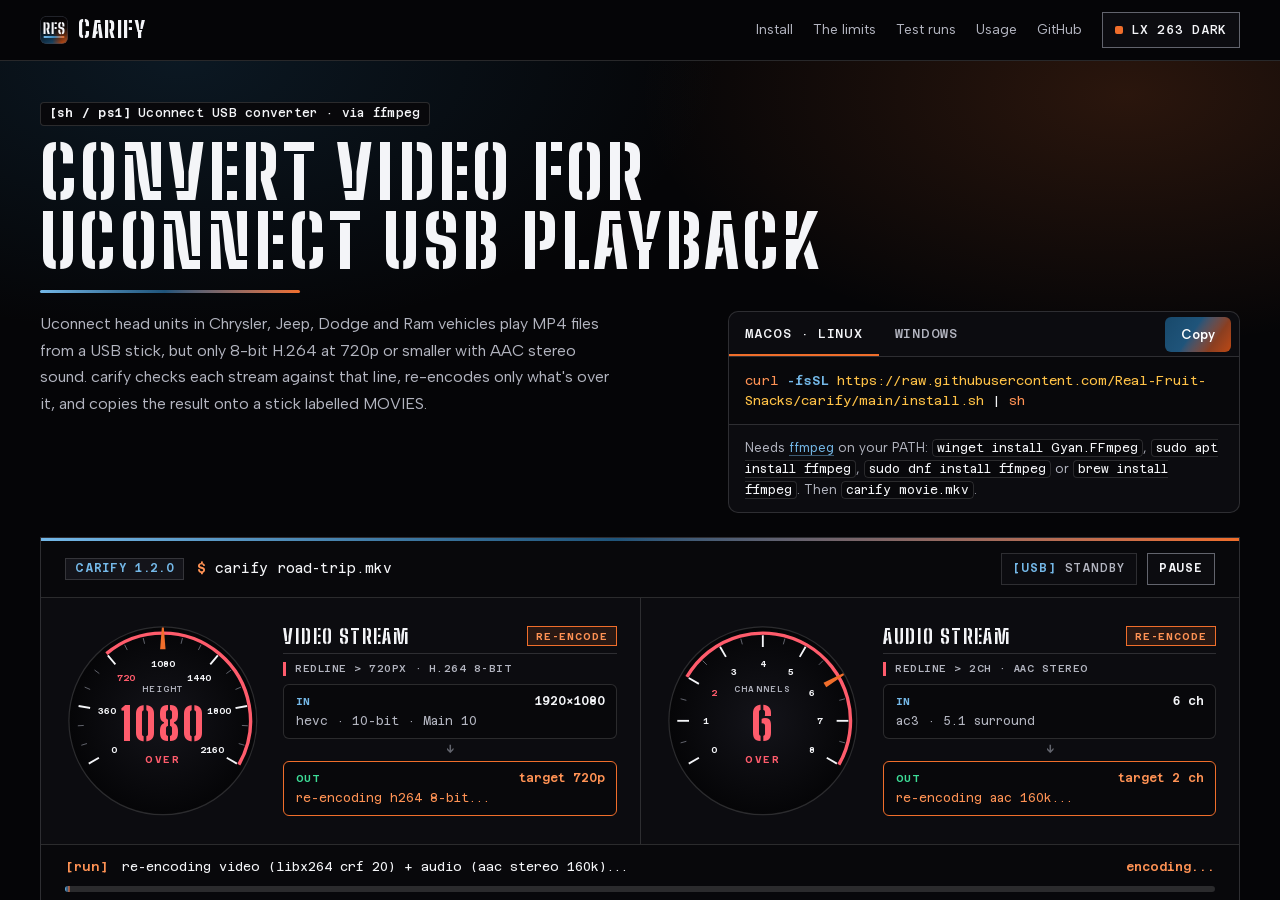
==== commit 10bd863f: "Redesign carify cluster SVG and page deck to wide-dash 2-bay telemetry layout" ====
--- a/docs/index.html
+++ b/docs/index.html
@@ -91,7 +91,7 @@
     </div>
 
     <figure class="cluster" id="cluster" aria-labelledby="cluster-cap">
-      <!-- art:cluster --><div class="binnacle"><svg width="0" height="0" style="position:absolute" aria-hidden="true"><defs><radialGradient id="face-grad"><stop class="g0" offset="0"/><stop class="g1" offset="1"/></radialGradient></defs></svg><div class="gauge" id="gauge-v"><p class="legend">Frame height</p><div class="dial" id="dial-v" style="--a:-40.00deg;--g:0.00deg" data-ghost><svg class="face" viewBox="0 0 320 320" aria-hidden="true"><circle class="rim" cx="160" cy="160" r="152"/><path class="red" d="M68.08 50.46A143 143 0 0 1 283.84 231.50"/><g class="ticks"><line class="mj" x1="52.6" y1="222.0" x2="40.5" y2="229.0"/><line class="mn" x1="34.5" y1="197.6" x2="27.8" y2="199.6"/><line class="mn" x1="29.2" y1="167.6" x2="22.2" y2="168.0"/><line class="mj" x1="37.9" y1="138.5" x2="24.1" y2="136.0"/><line class="mn" x1="39.7" y1="108.1" x2="33.3" y2="105.3"/><line class="mn" x1="54.9" y1="81.8" x2="49.3" y2="77.6"/><line class="mj" x1="80.3" y1="65.0" x2="71.3" y2="54.3"/><line class="mn" x1="101.2" y1="42.9" x2="98.1" y2="36.7"/><line class="mn" x1="129.8" y1="32.5" x2="128.2" y2="25.7"/><line class="mj" x1="160.0" y1="36.0" x2="160.0" y2="22.0"/><line class="mn" x1="190.2" y1="32.5" x2="191.8" y2="25.7"/><line class="mn" x1="218.8" y1="42.9" x2="221.9" y2="36.7"/><line class="mj" x1="239.7" y1="65.0" x2="248.7" y2="54.3"/><line class="mn" x1="265.1" y1="81.8" x2="270.7" y2="77.6"/><line class="mn" x1="280.3" y1="108.1" x2="286.7" y2="105.3"/><line class="mj" x1="282.1" y1="138.5" x2="295.9" y2="136.0"/><line class="mn" x1="290.8" y1="167.6" x2="297.8" y2="168.0"/><line class="mn" x1="285.5" y1="197.6" x2="292.2" y2="199.6"/><line class="mj" x1="267.4" y1="222.0" x2="279.5" y2="229.0"/></g><g class="nums"><text x="73.4" y="216.0">0</text><text x="61.5" y="148.6">360</text><text class="lim" x="95.7" y="89.4">720</text><text x="160.0" y="66.0">1080</text><text x="224.3" y="89.4">1440</text><text x="258.5" y="148.6">1800</text><text x="246.6" y="216.0">2160</text></g><polygon class="ghost" points="155.40,50.00 158.40,9.00 161.60,9.00 164.60,50.00"/><polygon class="needle" points="155.40,50.00 158.40,9.00 161.60,9.00 164.60,50.00"/></svg><p class="hub"><b class="hub-val" data-s="fits">720</b><span class="hub-from">from 1080</span><span class="hub-state" data-s="fits">Fits</span><code class="hub-codec">h264 8-bit</code></p></div></div><div class="console"><p class="legend"><span>carify 1.2.0</span><span>Recorded run · Ubuntu 24.04 · ffmpeg 6.1.1</span></p><div class="screen"><pre class="term" id="term"><code><span class="l-cmd"><span class="ps">$</span> carify road-trip.mkv</span><span class="l-tag"><b>probe </b> video hevc/yuv420p10le/Main 10 1920x1080  audio ac3 6ch</span><span class="l-tag"><b>video </b> re-encode to H.264 High 8-bit, fits 1280x720 (slow)</span><span class="l-tag"><b>audio </b> re-encode to AAC stereo 160k</span><span class="l-progress">frame=  720 fps=114 q=-1.0 Lsize=    8706kB time=00:00:29.99 bitrate=2377.8kbits/s speed=4.73x</span><span class="l-ok"><b>wrote </b> ./road-trip-car.mp4 (8 MB)</span><span class="l-tag"><b>usb   </b> copying to /media/runner/MOVIES</span><span class="l-ok"><b>usb   </b> done; safe to remove the stick</span></code></pre><div class="bar" aria-hidden="true"><i id="bar" style="--p:1"></i></div><p class="usb" id="usb" data-s="done"><b>USB</b> <span class="w-none">waiting</span><span class="w-copy">copying</span><span class="w-done">safe to remove</span></p></div></div><div class="gauge" id="gauge-a"><p class="legend">Audio channels</p><div class="dial" id="dial-a" style="--a:-60.00deg;--g:60.00deg" data-ghost><svg class="face" viewBox="0 0 320 320" aria-hidden="true"><circle class="rim" cx="160" cy="160" r="152"/><path class="red" d="M36.16 88.50A143 143 0 0 1 283.84 231.50"/><g class="ticks"><line class="mj" x1="52.6" y1="222.0" x2="40.5" y2="229.0"/><line class="mn" x1="33.5" y1="193.9" x2="26.7" y2="195.7"/><line class="mj" x1="36.0" y1="160.0" x2="22.0" y2="160.0"/><line class="mn" x1="33.5" y1="126.1" x2="26.7" y2="124.3"/><line class="mj" x1="52.6" y1="98.0" x2="40.5" y2="91.0"/><line class="mn" x1="67.4" y1="67.4" x2="62.4" y2="62.4"/><line class="mj" x1="98.0" y1="52.6" x2="91.0" y2="40.5"/><line class="mn" x1="126.1" y1="33.5" x2="124.3" y2="26.7"/><line class="mj" x1="160.0" y1="36.0" x2="160.0" y2="22.0"/><line class="mn" x1="193.9" y1="33.5" x2="195.7" y2="26.7"/><line class="mj" x1="222.0" y1="52.6" x2="229.0" y2="40.5"/><line class="mn" x1="252.6" y1="67.4" x2="257.6" y2="62.4"/><line class="mj" x1="267.4" y1="98.0" x2="279.5" y2="91.0"/><line class="mn" x1="286.5" y1="126.1" x2="293.3" y2="124.3"/><line class="mj" x1="284.0" y1="160.0" x2="298.0" y2="160.0"/><line class="mn" x1="286.5" y1="193.9" x2="293.3" y2="195.7"/><line class="mj" x1="267.4" y1="222.0" x2="279.5" y2="229.0"/></g><g class="nums"><text x="73.4" y="216.0">0</text><text x="60.0" y="166.0">1</text><text class="lim" x="73.4" y="116.0">2</text><text x="110.0" y="79.4">3</text><text x="160.0" y="66.0">4</text><text x="210.0" y="79.4">5</text><text x="246.6" y="116.0">6</text><text x="260.0" y="166.0">7</text><text x="246.6" y="216.0">8</text></g><polygon class="ghost" points="155.40,50.00 158.40,9.00 161.60,9.00 164.60,50.00"/><polygon class="needle" points="155.40,50.00 158.40,9.00 161.60,9.00 164.60,50.00"/></svg><p class="hub"><b class="hub-val" data-s="fits">2</b><span class="hub-from">from 6</span><span class="hub-state" data-s="fits">Fits</span><code class="hub-codec">aac stereo</code></p></div></div></div><!-- /art:cluster -->
+      <!-- art:cluster --><div class="cluster-head"><div class="cluster-cmd"><span class="cluster-ver">carify 1.2.0</span><code class="cluster-cmd-line" id="cmd-line"><span class="ps">$</span> <span id="cmd-typed">carify road-trip.mkv</span></code></div><div class="cluster-meta"><p class="usb" id="usb" data-s="done"><b>[USB]</b> <span class="w-none">standby</span><span class="w-copy">copying</span><span class="w-done">safe to remove</span></p><button type="button" class="cluster-ctrl" id="cluster-ctrl">Replay</button></div></div><div class="binnacle"><svg width="0" height="0" style="position:absolute" aria-hidden="true"><defs><radialGradient id="face-grad"><stop class="g0" offset="0"/><stop class="g1" offset="1"/></radialGradient></defs></svg><div class="bay" id="bay-v"><div class="dial" id="dial-v" style="--a:-40.00deg;--g:0.00deg" data-ghost><svg class="face" viewBox="0 0 320 320" aria-hidden="true"><circle class="rim" cx="160" cy="160" r="152"/><path class="red" d="M68.72 51.22A142 142 0 0 1 282.98 231.00"/><g class="ticks"><line class="mj" x1="55.2" y1="220.5" x2="41.4" y2="228.5"/><line class="mn" x1="36.4" y1="197.0" x2="28.8" y2="199.3"/><line class="mn" x1="31.2" y1="167.5" x2="23.2" y2="168.0"/><line class="mj" x1="40.8" y1="139.0" x2="25.1" y2="136.2"/><line class="mn" x1="41.6" y1="108.9" x2="34.2" y2="105.7"/><line class="mn" x1="56.5" y1="83.0" x2="50.1" y2="78.2"/><line class="mj" x1="82.2" y1="67.3" x2="71.9" y2="55.1"/><line class="mn" x1="102.1" y1="44.7" x2="98.5" y2="37.6"/><line class="mn" x1="130.3" y1="34.5" x2="128.4" y2="26.7"/><line class="mj" x1="160.0" y1="39.0" x2="160.0" y2="23.0"/><line class="mn" x1="189.7" y1="34.5" x2="191.6" y2="26.7"/><line class="mn" x1="217.9" y1="44.7" x2="221.5" y2="37.6"/><line class="mj" x1="237.8" y1="67.3" x2="248.1" y2="55.1"/><line class="mn" x1="263.5" y1="83.0" x2="269.9" y2="78.2"/><line class="mn" x1="278.4" y1="108.9" x2="285.8" y2="105.7"/><line class="mj" x1="279.2" y1="139.0" x2="294.9" y2="136.2"/><line class="mn" x1="288.8" y1="167.5" x2="296.8" y2="168.0"/><line class="mn" x1="283.6" y1="197.0" x2="291.2" y2="199.3"/><line class="mj" x1="264.8" y1="220.5" x2="278.6" y2="228.5"/></g><g class="nums"><text x="80.3" y="211.5">0</text><text x="69.4" y="149.5">360</text><text class="lim" x="100.9" y="95.0">720</text><text x="160.0" y="73.5">1080</text><text x="219.1" y="95.0">1440</text><text x="250.6" y="149.5">1800</text><text x="239.7" y="211.5">2160</text></g><polygon class="ghost" points="155.60,44.00 158.40,9.00 161.60,9.00 164.40,44.00"/><polygon class="needle" points="155.60,44.00 158.40,9.00 161.60,9.00 164.40,44.00"/></svg><p class="hub"><span class="hub-unit">HEIGHT</span><b class="hub-val" data-s="fits">720</b><span class="hub-state" data-s="fits">Fits</span><span class="hub-from">from 1080</span></p></div><div class="spec"><div class="spec-head"><span class="spec-title">VIDEO STREAM</span><span class="spec-act is-encode" id="act-v">RE-ENCODE</span></div><p class="spec-limit">REDLINE > 720PX · H.264 8-BIT</p><div class="spec-box" id="in-v"><div class="spec-row"><span class="spec-k is-in">IN</span><span class="spec-dim" id="dim-in-v">1920×1080</span></div><div class="spec-val" id="spec-in-v">hevc · 10-bit · Main 10</div></div><div class="spec-arrow" aria-hidden="true">↓</div><div class="spec-box is-out" id="out-v" data-ready="true"><div class="spec-row"><span class="spec-k is-out">OUT</span><span class="spec-dim" id="dim-out-v">1280×720</span></div><div class="spec-val" id="spec-out-v">h264 · 8-bit · High 4.1</div></div></div></div><div class="bay" id="bay-a"><div class="dial" id="dial-a" style="--a:-60.00deg;--g:60.00deg" data-ghost><svg class="face" viewBox="0 0 320 320" aria-hidden="true"><circle class="rim" cx="160" cy="160" r="152"/><path class="red" d="M37.02 89.00A142 142 0 0 1 282.98 231.00"/><g class="ticks"><line class="mj" x1="55.2" y1="220.5" x2="41.4" y2="228.5"/><line class="mn" x1="35.4" y1="193.4" x2="27.7" y2="195.5"/><line class="mj" x1="39.0" y1="160.0" x2="23.0" y2="160.0"/><line class="mn" x1="35.4" y1="126.6" x2="27.7" y2="124.5"/><line class="mj" x1="55.2" y1="99.5" x2="41.4" y2="91.5"/><line class="mn" x1="68.8" y1="68.8" x2="63.1" y2="63.1"/><line class="mj" x1="99.5" y1="55.2" x2="91.5" y2="41.4"/><line class="mn" x1="126.6" y1="35.4" x2="124.5" y2="27.7"/><line class="mj" x1="160.0" y1="39.0" x2="160.0" y2="23.0"/><line class="mn" x1="193.4" y1="35.4" x2="195.5" y2="27.7"/><line class="mj" x1="220.5" y1="55.2" x2="228.5" y2="41.4"/><line class="mn" x1="251.2" y1="68.8" x2="256.9" y2="63.1"/><line class="mj" x1="264.8" y1="99.5" x2="278.6" y2="91.5"/><line class="mn" x1="284.6" y1="126.6" x2="292.3" y2="124.5"/><line class="mj" x1="281.0" y1="160.0" x2="297.0" y2="160.0"/><line class="mn" x1="284.6" y1="193.4" x2="292.3" y2="195.5"/><line class="mj" x1="264.8" y1="220.5" x2="278.6" y2="228.5"/></g><g class="nums"><text x="80.3" y="211.5">0</text><text x="68.0" y="165.5">1</text><text class="lim" x="80.3" y="119.5">2</text><text x="114.0" y="85.8">3</text><text x="160.0" y="73.5">4</text><text x="206.0" y="85.8">5</text><text x="239.7" y="119.5">6</text><text x="252.0" y="165.5">7</text><text x="239.7" y="211.5">8</text></g><polygon class="ghost" points="155.60,44.00 158.40,9.00 161.60,9.00 164.40,44.00"/><polygon class="needle" points="155.60,44.00 158.40,9.00 161.60,9.00 164.40,44.00"/></svg><p class="hub"><span class="hub-unit">CHANNELS</span><b class="hub-val" data-s="fits">2</b><span class="hub-state" data-s="fits">Fits</span><span class="hub-from">from 6</span></p></div><div class="spec"><div class="spec-head"><span class="spec-title">AUDIO STREAM</span><span class="spec-act is-encode" id="act-a">RE-ENCODE</span></div><p class="spec-limit">REDLINE > 2CH · AAC STEREO</p><div class="spec-box" id="in-a"><div class="spec-row"><span class="spec-k is-in">IN</span><span class="spec-dim" id="dim-in-a">6 ch</span></div><div class="spec-val" id="spec-in-a">ac3 · 5.1 surround</div></div><div class="spec-arrow" aria-hidden="true">↓</div><div class="spec-box is-out" id="out-a" data-ready="true"><div class="spec-row"><span class="spec-k is-out">OUT</span><span class="spec-dim" id="dim-out-a">2 ch</span></div><div class="spec-val" id="spec-out-a">aac · stereo · 160k</div></div></div></div></div><div class="pipeline"><div class="pipeline-row"><p class="pipeline-msg" id="pipe-msg" data-s="ok"><b id="pipe-tag">[ok]</b> <span id="pipe-text">wrote ./road-trip-car.mp4 (8 MB) · copied to /media/runner/MOVIES</span></p><span class="pipeline-stat" id="pipe-stat">6.6 s · 4.73x</span></div><div class="bar" aria-hidden="true"><i id="bar" style="--p:1"></i></div></div><div class="log-strip"><div class="log-bar"><span>Recorded terminal output</span><span>Ubuntu 24.04 · ffmpeg 6.1.1</span></div><pre class="term" id="term"><code><span class="l-cmd"><span class="ps">$</span> carify road-trip.mkv</span><span class="l-tag"><b>probe </b> video hevc/yuv420p10le/Main 10 1920x1080  audio ac3 6ch</span><span class="l-tag"><b>video </b> re-encode to H.264 High 8-bit, fits 1280x720 (slow)</span><span class="l-tag"><b>audio </b> re-encode to AAC stereo 160k</span><span class="l-progress">frame=  720 fps=114 q=-1.0 Lsize=    8706kB time=00:00:29.99 bitrate=2377.8kbits/s speed=4.73x</span><span class="l-ok"><b>wrote </b> ./road-trip-car.mp4 (8 MB)</span><span class="l-tag"><b>usb   </b> copying to /media/runner/MOVIES</span><span class="l-ok"><b>usb   </b> done; safe to remove the stick</span></code></pre></div><!-- /art:cluster -->
       <figcaption id="cluster-cap">
         <div class="files" role="group" aria-label="Replay a recorded run"><!-- art:files --><button type="button" class="file" data-run="road-trip" aria-pressed="true"><code>road-trip.mkv</code><span>HEVC 10-bit 1080p with AC3 5.1</span><em>Won&#x27;t play</em></button><button type="button" class="file" data-run="cartoons" aria-pressed="false"><code>cartoons.mkv</code><span>H.264 720p with AC3 5.1</span><em>Plays without sound</em></button><button type="button" class="file" data-run="phone-video" aria-pressed="false"><code>phone-video.mp4</code><span>portrait 1080x1920 H.264 with AAC stereo</span><em>Too tall</em></button><button type="button" class="file" data-run="dashcam" aria-pressed="false"><code>dashcam.mp4</code><span>H.264 720p with AAC stereo</span><em>Already fine</em></button><!-- /art:files --></div>
         <p class="cap-note">Replays of real runs, at the speed they ran: <!-- art:recorded -->carify 1.2.0 on 30-second test clips, recorded on GitHub's Ubuntu 24.04 runner with ffmpeg 6.1.1<!-- /art:recorded --> (<a href="https://github.com/Real-Fruit-Snacks/carify/blob/main/docs/art/record.py">how</a>). The Signal Crimson redlines are carify's limits: 720 pixels high, or <code>--max-height</code>, and 2 audio channels.</p>
--- a/docs/styles.css
+++ b/docs/styles.css
@@ -373,10 +373,11 @@
 
 .install-note code { color: var(--rfs-text); font-size: .88em; }
 
-/* ---------- instrument cluster ---------- */
+/* ---------- instrument cluster (Wide-Dash 2-Bay Telemetry Deck) ---------- */
 .cluster {
+  container: cluster / inline-size;
   margin: .35rem 0 0;
-  overflow: hidden;
+  overflow: clip;
   background: var(--plate);
   border: 1px solid var(--rfs-line);
   border-radius: var(--rfs-radius-lg);
@@ -390,47 +391,145 @@
   background: var(--rfs-horizon-rule);
 }
 
+/* Top telemetry bar */
+.cluster-head {
+  display: flex;
+  flex-wrap: wrap;
+  align-items: center;
+  justify-content: space-between;
+  gap: .65rem 1.25rem;
+  padding: .75rem clamp(.95rem, 2vw, 1.5rem);
+  background: var(--screen);
+  border-bottom: 1px solid var(--rfs-line);
+}
+
+.cluster-cmd {
+  display: flex;
+  flex-wrap: wrap;
+  align-items: center;
+  gap: .55rem .85rem;
+  min-inline-size: 0;
+}
+
+.cluster-ver {
+  display: inline-flex;
+  align-items: center;
+  padding: .28rem .58rem;
+  border: 1px solid var(--rfs-line);
+  border-radius: var(--rfs-radius-xs);
+  background: var(--rfs-raised);
+  color: var(--rfs-steel-ink);
+  font: 600 .72rem/1 var(--rfs-font-mono);
+  letter-spacing: .06em;
+  text-transform: uppercase;
+  white-space: nowrap;
+}
+
+.cluster-cmd-line {
+  font-family: var(--rfs-font-mono);
+  font-size: .84rem;
+  line-height: 1.3;
+  color: var(--rfs-text);
+  background: none;
+  border: 0;
+  padding: 0;
+  white-space: nowrap;
+}
+
+.cluster-cmd-line .ps { color: var(--rfs-beacon-ink); font-weight: 600; }
+
+.cluster-meta {
+  display: flex;
+  align-items: center;
+  gap: .6rem;
+  flex-wrap: wrap;
+  margin-inline-start: auto;
+}
+
+.cluster-ctrl {
+  font: 600 .72rem/1 var(--rfs-font-mono);
+  letter-spacing: .06em;
+  text-transform: uppercase;
+  color: var(--rfs-text);
+  background: var(--rfs-surface);
+  border: 1px solid var(--rfs-line-strong);
+  border-radius: var(--rfs-radius-xs);
+  padding: .42rem .72rem;
+  min-block-size: 2rem;
+  cursor: pointer;
+  white-space: nowrap;
+  transition: border-color .18s, background-color .18s;
+}
+
+@media (hover: hover) {
+  .cluster-ctrl:hover {
+    border-color: var(--rfs-beacon-ink);
+    background: var(--rfs-raised);
+  }
+}
+
+/* 2-bay horizontal stream instrument deck */
 .binnacle {
   position: relative;
   display: grid;
-  gap: 1.5rem;
-  align-items: start;
-  grid-template-columns: minmax(0, 1fr) minmax(0, 1fr);
-  grid-template-areas: "v a" "screen screen";
-  padding: clamp(1rem, 2.5vw, 2rem);
-}
-
-@media (min-width: 900px) {
+  grid-template-columns: minmax(0, 1fr);
+}
+
+.bay {
+  display: grid;
+  grid-template-columns: minmax(0, 1fr);
+  gap: 1rem 1.25rem;
+  align-items: center;
+  padding: clamp(1rem, 2vw, 1.5rem) clamp(.95rem, 2vw, 1.45rem);
+  min-inline-size: 0;
+}
+
+.bay + .bay {
+  border-top: 1px solid var(--rfs-line);
+}
+
+/* Safe viewport fallback for older engines, overridden cleanly by @container on ancestor .cluster */
+@media (min-width: 820px) {
   .binnacle {
-    grid-template-columns: minmax(0, 290px) minmax(0, 1fr) minmax(0, 290px);
-    grid-template-areas: "v screen a";
+    grid-template-columns: repeat(2, minmax(0, 1fr));
   }
-}
-
-#gauge-v { grid-area: v; }
-#gauge-a { grid-area: a; }
-
-.gauge {
-  display: grid;
-  justify-items: center;
-  gap: .5rem;
-  width: 100%;
-}
-
-.gauge .legend { justify-content: center; }
-
-.console {
-  grid-area: screen;
-  display: grid;
-  grid-template-rows: auto 1fr;
-  gap: .5rem;
-  align-self: stretch;
-  min-width: 0;
-}
-
-.legend,
+  .bay {
+    grid-template-columns: 164px minmax(0, 1fr);
+  }
+  .bay + .bay {
+    border-top: 0;
+    border-left: 1px solid var(--rfs-line);
+  }
+}
+
+@supports (container-type: inline-size) {
+  @media (min-width: 820px) {
+    .binnacle { grid-template-columns: minmax(0, 1fr); }
+    .bay { grid-template-columns: minmax(0, 1fr); }
+    .bay + .bay { border-top: 1px solid var(--rfs-line); border-left: 0; }
+  }
+  @container cluster (inline-size >= 400px) {
+    .bay {
+      grid-template-columns: 172px minmax(0, 1fr);
+    }
+  }
+  @container cluster (inline-size >= 760px) {
+    .binnacle { grid-template-columns: repeat(2, minmax(0, 1fr)); }
+    .bay {
+      grid-template-columns: clamp(148px, 16.5cqi, 198px) minmax(0, 1fr);
+      gap: 1rem clamp(.85rem, 1.8cqi, 1.5rem);
+    }
+    .bay + .bay { border-top: 0; border-left: 1px solid var(--rfs-line); }
+  }
+}
+
 .hub-state,
+.hub-unit,
 .usb,
+.spec-act,
+.spec-limit,
+.spec-k,
+.log-bar,
 .limits th[scope="col"],
 .runs-table th[scope="col"],
 .params th[scope="col"],
@@ -438,47 +537,34 @@
   font-family: var(--rfs-font-mono);
   font-weight: 500;
   text-transform: uppercase;
-  letter-spacing: .09em;
-}
-
-.legend {
-  display: flex;
-  justify-content: space-between;
-  gap: .4rem 1rem;
-  flex-wrap: wrap;
-  margin: 0;
-  font-size: .74rem;
-  line-height: 1.4;
-  color: var(--rfs-mute);
-}
-
-.legend span:first-child { white-space: nowrap; color: var(--rfs-text); }
+  letter-spacing: .08em;
+}
 
 .dial {
   position: relative;
-  container-type: inline-size;
+  container: dial / inline-size;
   aspect-ratio: 1;
-  width: 100%;
-  max-width: 300px;
+  inline-size: 100%;
+  max-inline-size: 204px;
   justify-self: center;
 }
 
-.face { display: block; width: 100%; height: 100%; overflow: visible; }
+.face { display: block; inline-size: 100%; block-size: 100%; overflow: visible; }
 .g0 { stop-color: var(--face-in); }
 .g1 { stop-color: var(--face-out); }
 .face .rim { fill: url(#face-grad); stroke: var(--rfs-line); stroke-width: 2; }
-.face .red { fill: none; stroke: var(--rfs-fault); stroke-width: 5; }
+.face .red { fill: none; stroke: var(--rfs-fault); stroke-width: 5.5; }
 .face .mj { stroke: var(--rfs-text); stroke-width: 3; stroke-linecap: square; }
 .face .mn { stroke: var(--rfs-line-strong); stroke-width: 1.6; stroke-linecap: square; }
 .face .nums text { fill: var(--rfs-text); font: 600 15px var(--rfs-font-mono); text-anchor: middle; }
 .face .nums .lim { fill: var(--rfs-fault); }
 .face .needle, .face .ghost { transform-box: view-box; transform-origin: 160px 160px; }
 .face .needle { fill: var(--rfs-beacon); transform: rotate(var(--a, -120deg)); }
-.face .ghost { fill: var(--rfs-fault); fill-opacity: .55; transform: rotate(var(--g, -120deg)); opacity: 0; }
+.face .ghost { fill: var(--rfs-fault); fill-opacity: .6; transform: rotate(var(--g, -120deg)); opacity: 0; }
 .dial[data-ghost] .ghost { opacity: 1; }
 
 @media (prefers-reduced-motion: no-preference) {
-  .face .needle { transition: transform var(--t, .6s) var(--ez, var(--ease)); }
+  .face .needle { transition: transform var(--t, .55s) var(--ez, var(--ease)); }
   .face .ghost { transition: opacity .25s; }
 }
 
@@ -491,59 +577,233 @@
   line-height: 1;
 }
 
-.hub > * { position: absolute; left: 12%; right: 12%; }
+.hub > * { position: absolute; inset-inline: 14%; }
+.hub-unit {
+  top: 32%;
+  font-size: max(8.5px, 4.4cqi);
+  color: var(--rfs-mute);
+  letter-spacing: .14em;
+}
 .hub-val {
-  top: 49%;
+  top: 52%;
   transform: translateY(-50%);
   font-family: var(--rfs-font-display);
-  font-size: 21cqw;
+  font-size: 22cqi;
   font-weight: 800;
   font-variant-numeric: tabular-nums;
   letter-spacing: .04em;
   line-height: 1;
 }
-.hub-from { top: 63%; font: 400 max(11px, 4.4cqw)/1 var(--rfs-font-mono); color: var(--rfs-mute); }
-.hub-state { top: 75%; font-size: max(11px, 4.8cqw); font-weight: 600; letter-spacing: .14em; }
-.hub-codec { top: 84%; font: 400 max(11px, 4.5cqw)/1 var(--rfs-font-mono); color: var(--rfs-text); background: none; border: 0; padding: 0; }
+.hub-state { top: 67%; font-size: max(9.5px, 5.2cqi); font-weight: 600; letter-spacing: .16em; }
+.hub-from { top: 77%; font: 400 max(9px, 4.6cqi)/1 var(--rfs-font-mono); color: var(--rfs-mute); }
 .hub [data-s="fits"] { color: var(--rfs-signal); }
 .hub [data-s="over"] { color: var(--rfs-fault); }
 .hub [data-s="off"] { color: var(--rfs-line-strong); }
 
-@container (max-width: 230px) {
-  .hub-from { top: 61%; font-size: max(9px, 4.1cqw); }
-  .hub-state { top: 73%; }
-  .hub-codec { top: calc(100% + .5rem); left: 0; right: 0; color: var(--rfs-mute); }
-}
-
-@media (max-width: 560px) {
-  .gauge { padding-bottom: 1.6rem; }
-}
-
-.screen {
-  align-self: stretch;
+/* Right-side structured stream telemetry inside each bay */
+.spec {
+  display: grid;
+  gap: .5rem;
+  min-inline-size: 0;
+}
+
+.spec-head {
   display: flex;
-  flex-direction: column;
-  min-width: 0;
+  align-items: center;
+  justify-content: space-between;
+  gap: .5rem;
+  padding-bottom: .45rem;
+  border-bottom: 1px solid var(--rfs-line);
+}
+
+.spec-title {
+  font-family: var(--rfs-font-display);
+  font-weight: 700;
+  font-size: 1.25rem;
+  letter-spacing: .07em;
+  line-height: 1;
+  color: var(--rfs-text);
+  white-space: nowrap;
+}
+
+.spec-act {
+  display: inline-flex;
+  align-items: center;
+  padding: .24rem .52rem;
+  border-radius: var(--rfs-radius-xs);
+  font-size: .66rem;
+  font-weight: 600;
+  line-height: 1;
+  border: 1px solid var(--rfs-line);
+  white-space: nowrap;
+}
+
+.spec-act.is-encode {
+  color: var(--rfs-beacon-ink);
+  border-color: var(--rfs-beacon);
+  background: color-mix(in oklab, var(--rfs-beacon) 13%, transparent);
+}
+
+.spec-act.is-copy {
+  color: var(--rfs-signal);
+  border-color: var(--rfs-signal);
+  background: color-mix(in oklab, var(--rfs-signal) 12%, transparent);
+}
+
+.spec-limit {
+  margin: 0;
+  padding-inline-start: .55rem;
+  border-inline-start: 3px solid var(--rfs-fault);
+  font-size: clamp(.58rem, .5rem + .2cqi, .66rem);
+  letter-spacing: .05em;
+  line-height: 1.3;
+  color: var(--rfs-mute);
+  white-space: nowrap;
+}
+
+.spec-box {
+  padding: .5rem .7rem;
   background: var(--screen);
   border: 1px solid var(--rfs-line);
-  border-radius: var(--rfs-radius-md);
-  padding: 1rem;
+  border-radius: var(--rfs-radius-sm);
+  min-inline-size: 0;
+  transition: border-color .2s;
+}
+
+.spec-box.is-out[data-ready="true"] {
+  border-color: var(--rfs-signal);
+}
+
+.spec-box.is-out[data-ready="busy"] {
+  border-color: var(--rfs-beacon);
+}
+
+.spec-row {
+  display: flex;
+  align-items: baseline;
+  justify-content: space-between;
+  gap: .5rem;
+}
+
+.spec-k { font-size: .66rem; font-weight: 600; }
+.spec-k.is-in { color: var(--rfs-steel-ink); }
+.spec-k.is-out { color: var(--rfs-signal); }
+
+.spec-dim {
+  font: 600 .74rem/1.3 var(--rfs-font-mono);
+  color: var(--rfs-text);
+  font-variant-numeric: tabular-nums;
+  white-space: nowrap;
+}
+
+.spec-val {
+  margin-top: .22rem;
+  font: 400 .74rem/1.35 var(--rfs-font-mono);
+  color: var(--rfs-mute);
+  overflow-wrap: anywhere;
+}
+
+.spec-box.is-out[data-ready="true"] .spec-val { color: var(--rfs-text); }
+.spec-box.is-out[data-ready="busy"] .spec-val,
+.spec-box.is-out[data-ready="busy"] .spec-dim { color: var(--rfs-beacon-ink); }
+
+.spec-arrow {
+  text-align: center;
+  font: 600 .8rem/1 var(--rfs-font-mono);
+  color: var(--rfs-line-strong);
+  margin-block: -.2rem;
+  user-select: none;
+}
+
+/* Full-width pipeline progress & output strip */
+.pipeline {
+  padding: .85rem clamp(.95rem, 2vw, 1.5rem) 1rem;
+  background: var(--screen);
+  border-top: 1px solid var(--rfs-line);
+}
+
+.pipeline-row {
+  display: flex;
+  flex-wrap: wrap;
+  align-items: baseline;
+  justify-content: space-between;
+  gap: .35rem 1rem;
+  margin-bottom: .6rem;
+}
+
+.pipeline-msg {
+  margin: 0;
+  font: 400 .78rem/1.45 var(--rfs-font-mono);
+  color: var(--rfs-text);
+  min-inline-size: 0;
+  overflow-wrap: anywhere;
+}
+
+.pipeline-msg b { font-weight: 600; margin-inline-end: .35rem; }
+.pipeline-msg[data-s="ok"] b { color: var(--rfs-signal); }
+.pipeline-msg[data-s="run"] b { color: var(--rfs-beacon-ink); }
+
+.pipeline-stat {
+  font: 600 .76rem/1.3 var(--rfs-font-mono);
+  color: var(--rfs-signal);
+  font-variant-numeric: tabular-nums;
+  white-space: nowrap;
+}
+
+.pipeline-msg[data-s="run"] + .pipeline-stat { color: var(--rfs-beacon-ink); }
+
+.bar {
+  block-size: 6px;
+  background: var(--rfs-line);
+  border-radius: 3px;
+  overflow: clip;
+}
+
+.bar i {
+  display: block;
+  block-size: 100%;
+  background: var(--rfs-horizon-rule);
+  transform-origin: left;
+  transform: scaleX(var(--p, 0));
+}
+
+@media (prefers-reduced-motion: no-preference) {
+  .bar i { transition: transform .45s linear; }
+}
+
+/* Full-width recorded terminal log strip (never squeezed between gauges) */
+.log-strip {
+  border-top: 1px solid var(--rfs-line);
+  background: var(--rfs-code-bg);
+}
+
+.log-bar {
+  display: flex;
+  flex-wrap: wrap;
+  justify-content: space-between;
+  gap: .25rem 1rem;
+  padding: .48rem clamp(.95rem, 2vw, 1.5rem);
+  border-bottom: 1px solid var(--rfs-line);
+  background: var(--plate);
+  font-size: .68rem;
+  color: var(--rfs-mute);
 }
 
 .term {
-  flex: 1;
   margin: 0;
-  padding: 0;
+  padding: .85rem clamp(.95rem, 2vw, 1.5rem);
   background: none;
   border: 0;
   border-radius: 0;
-  overflow: visible;
+  overflow-x: auto;
+  overscroll-behavior-x: contain;
+  scrollbar-width: thin;
+  scrollbar-color: var(--rfs-line-strong) var(--rfs-code-bg);
   font-family: var(--rfs-font-mono);
-  font-size: clamp(.74rem, .7rem + .18vw, .8rem);
-  line-height: 1.65;
-  white-space: pre-wrap;
-  overflow-wrap: anywhere;
-  min-height: 13.5em;
+  font-size: clamp(.72rem, .69rem + .14vw, .78rem);
+  line-height: 1.62;
+  white-space: pre;
+  min-block-size: 13.8em;
   color: var(--rfs-text);
 }
 
@@ -558,8 +818,8 @@
 .term .l-progress { color: var(--rfs-mute); }
 .term .caret {
   display: inline-block;
-  width: .55em;
-  height: 1.05em;
+  inline-size: .52em;
+  block-size: 1.05em;
   vertical-align: -.18em;
   background: var(--rfs-beacon);
 }
@@ -569,37 +829,22 @@
 }
 @keyframes blink { 50% { opacity: 0; } }
 
-.bar {
-  height: 5px;
-  margin: .75rem 0;
-  background: var(--rfs-line);
-  border-radius: 3px;
-  overflow: hidden;
-}
-
-.bar i {
-  display: block;
-  height: 100%;
-  background: var(--rfs-horizon-rule);
-  transform-origin: left;
-  transform: scaleX(var(--p, 0));
-}
-
-@media (prefers-reduced-motion: no-preference) {
-  .bar i { transition: transform .5s linear; }
-}
-
+/* USB indicator pill */
 .usb {
-  display: flex;
-  justify-content: space-between;
-  align-items: center;
+  display: inline-flex;
+  align-items: center;
+  gap: .5rem;
   margin: 0;
-  padding: .5rem .75rem;
+  padding: .34rem .68rem;
+  min-block-size: 2rem;
   border: 1px solid var(--rfs-line);
   border-radius: var(--rfs-radius-xs);
   background: var(--rfs-surface);
-  font-size: .76rem;
-  color: var(--rfs-mute);
+  font-size: .72rem;
+  line-height: 1;
+  color: var(--rfs-mute);
+  white-space: nowrap;
+  transition: border-color .2s, background-color .2s;
 }
 
 .usb b { font-weight: 600; color: var(--rfs-steel-ink); }
@@ -607,7 +852,17 @@
 .usb[data-s="none"] .w-none,
 .usb[data-s="copy"] .w-copy,
 .usb[data-s="done"] .w-done { display: inline; }
+.usb[data-s="copy"] {
+  border-color: var(--rfs-beacon);
+  background: color-mix(in oklab, var(--rfs-beacon) 12%, var(--rfs-surface));
+}
+.usb[data-s="copy"] b,
 .usb[data-s="copy"] .w-copy { color: var(--rfs-beacon-ink); }
+.usb[data-s="done"] {
+  border-color: var(--rfs-signal);
+  background: color-mix(in oklab, var(--rfs-signal) 11%, var(--rfs-surface));
+}
+.usb[data-s="done"] b,
 .usb[data-s="done"] .w-done { color: var(--rfs-signal); }
 
 figcaption { border-top: 1px solid var(--rfs-line); }
@@ -780,7 +1035,7 @@
 
 @media (max-width: 560px) {
   .limits tbody th { width: 4.5rem; padding-right: .6rem; }
-  .console .legend { font-size: .7rem; letter-spacing: .04em; }
+  .cluster-cmd-line { font-size: .78rem; }
 }
 
 .runs .lede { margin: 0 0 1.4rem; color: var(--rfs-mute); max-width: 70ch; }
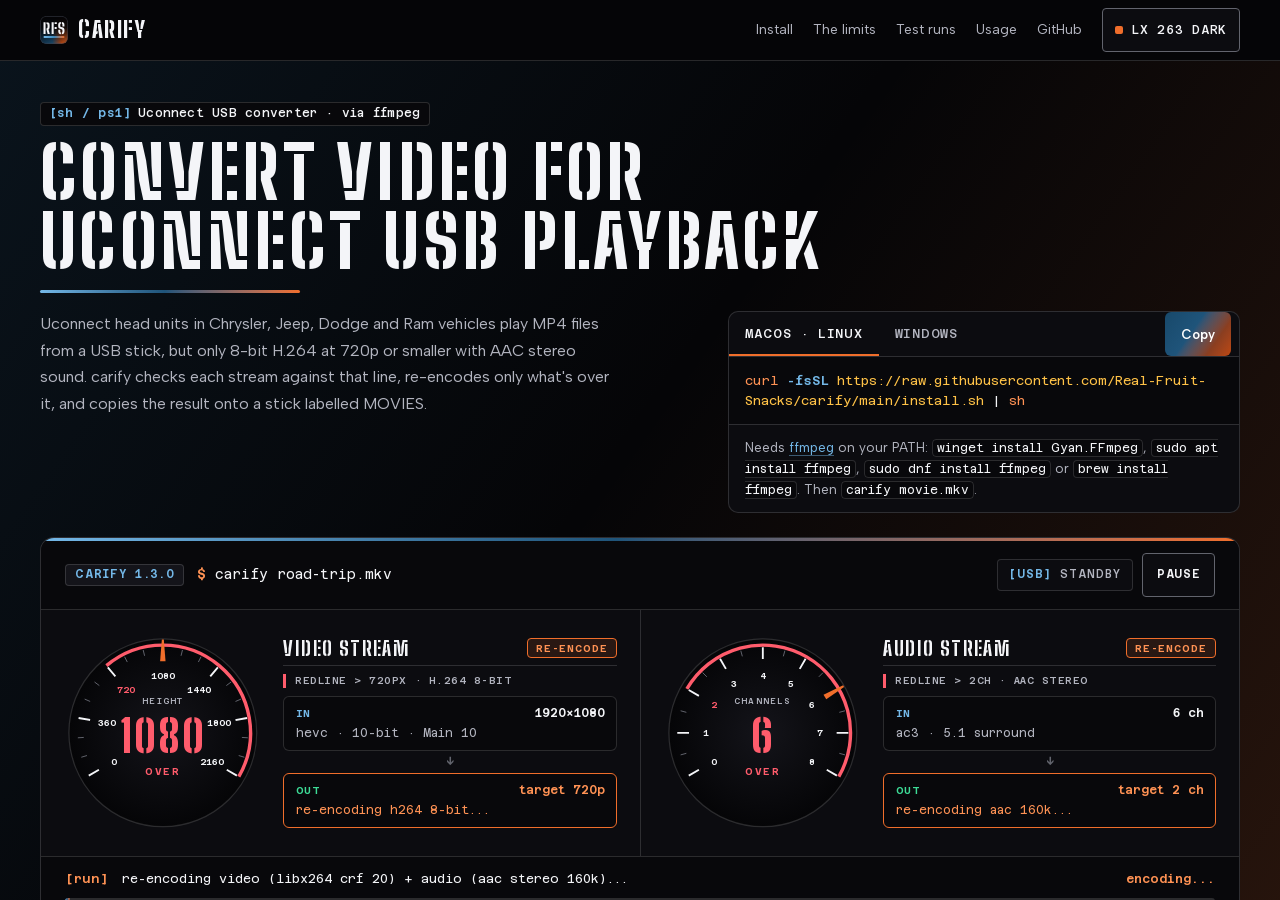
==== commit 0a746c4d: "fix(docs): update Pages to v1.3.0 and resolve Cyclorama Dawn v2.1.0 defects" ====
--- a/docs/index.html
+++ b/docs/index.html
@@ -24,7 +24,7 @@
 <script>
   (function () {
     try {
-      var t = localStorage.getItem('rfs-theme');
+      var t = localStorage.getItem('rfs-theme') || localStorage.getItem('color-scheme');
       if (t === 'light' || t === 'dayshift') {
         document.documentElement.dataset.theme = 'light';
         var cs = document.querySelector('meta[name="color-scheme"]');
@@ -71,7 +71,7 @@
 <section class="hero" aria-labelledby="hero-h">
   <div class="wrap hero-grid">
     <div class="hero-title-block">
-      <span class="rfs-badge"><span class="k">[sh / ps1]</span> Uconnect USB converter · via ffmpeg</span>
+      <span class="rfs-badge b-steel"><span class="k">[sh / ps1]</span> Uconnect USB converter · via ffmpeg</span>
       <h1 id="hero-h">CONVERT VIDEO FOR UCONNECT USB PLAYBACK</h1>
       <div class="horizon-rule" aria-hidden="true"></div>
     </div>
@@ -91,10 +91,10 @@
     </div>
 
     <figure class="cluster" id="cluster" aria-labelledby="cluster-cap">
-      <!-- art:cluster --><div class="cluster-head"><div class="cluster-cmd"><span class="cluster-ver">carify 1.2.0</span><code class="cluster-cmd-line" id="cmd-line"><span class="ps">$</span> <span id="cmd-typed">carify road-trip.mkv</span></code></div><div class="cluster-meta"><p class="usb" id="usb" data-s="done"><b>[USB]</b> <span class="w-none">standby</span><span class="w-copy">copying</span><span class="w-done">safe to remove</span></p><button type="button" class="cluster-ctrl" id="cluster-ctrl">Replay</button></div></div><div class="binnacle"><svg width="0" height="0" style="position:absolute" aria-hidden="true"><defs><radialGradient id="face-grad"><stop class="g0" offset="0"/><stop class="g1" offset="1"/></radialGradient></defs></svg><div class="bay" id="bay-v"><div class="dial" id="dial-v" style="--a:-40.00deg;--g:0.00deg" data-ghost><svg class="face" viewBox="0 0 320 320" aria-hidden="true"><circle class="rim" cx="160" cy="160" r="152"/><path class="red" d="M68.72 51.22A142 142 0 0 1 282.98 231.00"/><g class="ticks"><line class="mj" x1="55.2" y1="220.5" x2="41.4" y2="228.5"/><line class="mn" x1="36.4" y1="197.0" x2="28.8" y2="199.3"/><line class="mn" x1="31.2" y1="167.5" x2="23.2" y2="168.0"/><line class="mj" x1="40.8" y1="139.0" x2="25.1" y2="136.2"/><line class="mn" x1="41.6" y1="108.9" x2="34.2" y2="105.7"/><line class="mn" x1="56.5" y1="83.0" x2="50.1" y2="78.2"/><line class="mj" x1="82.2" y1="67.3" x2="71.9" y2="55.1"/><line class="mn" x1="102.1" y1="44.7" x2="98.5" y2="37.6"/><line class="mn" x1="130.3" y1="34.5" x2="128.4" y2="26.7"/><line class="mj" x1="160.0" y1="39.0" x2="160.0" y2="23.0"/><line class="mn" x1="189.7" y1="34.5" x2="191.6" y2="26.7"/><line class="mn" x1="217.9" y1="44.7" x2="221.5" y2="37.6"/><line class="mj" x1="237.8" y1="67.3" x2="248.1" y2="55.1"/><line class="mn" x1="263.5" y1="83.0" x2="269.9" y2="78.2"/><line class="mn" x1="278.4" y1="108.9" x2="285.8" y2="105.7"/><line class="mj" x1="279.2" y1="139.0" x2="294.9" y2="136.2"/><line class="mn" x1="288.8" y1="167.5" x2="296.8" y2="168.0"/><line class="mn" x1="283.6" y1="197.0" x2="291.2" y2="199.3"/><line class="mj" x1="264.8" y1="220.5" x2="278.6" y2="228.5"/></g><g class="nums"><text x="80.3" y="211.5">0</text><text x="69.4" y="149.5">360</text><text class="lim" x="100.9" y="95.0">720</text><text x="160.0" y="73.5">1080</text><text x="219.1" y="95.0">1440</text><text x="250.6" y="149.5">1800</text><text x="239.7" y="211.5">2160</text></g><polygon class="ghost" points="155.60,44.00 158.40,9.00 161.60,9.00 164.40,44.00"/><polygon class="needle" points="155.60,44.00 158.40,9.00 161.60,9.00 164.40,44.00"/></svg><p class="hub"><span class="hub-unit">HEIGHT</span><b class="hub-val" data-s="fits">720</b><span class="hub-state" data-s="fits">Fits</span><span class="hub-from">from 1080</span></p></div><div class="spec"><div class="spec-head"><span class="spec-title">VIDEO STREAM</span><span class="spec-act is-encode" id="act-v">RE-ENCODE</span></div><p class="spec-limit">REDLINE > 720PX · H.264 8-BIT</p><div class="spec-box" id="in-v"><div class="spec-row"><span class="spec-k is-in">IN</span><span class="spec-dim" id="dim-in-v">1920×1080</span></div><div class="spec-val" id="spec-in-v">hevc · 10-bit · Main 10</div></div><div class="spec-arrow" aria-hidden="true">↓</div><div class="spec-box is-out" id="out-v" data-ready="true"><div class="spec-row"><span class="spec-k is-out">OUT</span><span class="spec-dim" id="dim-out-v">1280×720</span></div><div class="spec-val" id="spec-out-v">h264 · 8-bit · High 4.1</div></div></div></div><div class="bay" id="bay-a"><div class="dial" id="dial-a" style="--a:-60.00deg;--g:60.00deg" data-ghost><svg class="face" viewBox="0 0 320 320" aria-hidden="true"><circle class="rim" cx="160" cy="160" r="152"/><path class="red" d="M37.02 89.00A142 142 0 0 1 282.98 231.00"/><g class="ticks"><line class="mj" x1="55.2" y1="220.5" x2="41.4" y2="228.5"/><line class="mn" x1="35.4" y1="193.4" x2="27.7" y2="195.5"/><line class="mj" x1="39.0" y1="160.0" x2="23.0" y2="160.0"/><line class="mn" x1="35.4" y1="126.6" x2="27.7" y2="124.5"/><line class="mj" x1="55.2" y1="99.5" x2="41.4" y2="91.5"/><line class="mn" x1="68.8" y1="68.8" x2="63.1" y2="63.1"/><line class="mj" x1="99.5" y1="55.2" x2="91.5" y2="41.4"/><line class="mn" x1="126.6" y1="35.4" x2="124.5" y2="27.7"/><line class="mj" x1="160.0" y1="39.0" x2="160.0" y2="23.0"/><line class="mn" x1="193.4" y1="35.4" x2="195.5" y2="27.7"/><line class="mj" x1="220.5" y1="55.2" x2="228.5" y2="41.4"/><line class="mn" x1="251.2" y1="68.8" x2="256.9" y2="63.1"/><line class="mj" x1="264.8" y1="99.5" x2="278.6" y2="91.5"/><line class="mn" x1="284.6" y1="126.6" x2="292.3" y2="124.5"/><line class="mj" x1="281.0" y1="160.0" x2="297.0" y2="160.0"/><line class="mn" x1="284.6" y1="193.4" x2="292.3" y2="195.5"/><line class="mj" x1="264.8" y1="220.5" x2="278.6" y2="228.5"/></g><g class="nums"><text x="80.3" y="211.5">0</text><text x="68.0" y="165.5">1</text><text class="lim" x="80.3" y="119.5">2</text><text x="114.0" y="85.8">3</text><text x="160.0" y="73.5">4</text><text x="206.0" y="85.8">5</text><text x="239.7" y="119.5">6</text><text x="252.0" y="165.5">7</text><text x="239.7" y="211.5">8</text></g><polygon class="ghost" points="155.60,44.00 158.40,9.00 161.60,9.00 164.40,44.00"/><polygon class="needle" points="155.60,44.00 158.40,9.00 161.60,9.00 164.40,44.00"/></svg><p class="hub"><span class="hub-unit">CHANNELS</span><b class="hub-val" data-s="fits">2</b><span class="hub-state" data-s="fits">Fits</span><span class="hub-from">from 6</span></p></div><div class="spec"><div class="spec-head"><span class="spec-title">AUDIO STREAM</span><span class="spec-act is-encode" id="act-a">RE-ENCODE</span></div><p class="spec-limit">REDLINE > 2CH · AAC STEREO</p><div class="spec-box" id="in-a"><div class="spec-row"><span class="spec-k is-in">IN</span><span class="spec-dim" id="dim-in-a">6 ch</span></div><div class="spec-val" id="spec-in-a">ac3 · 5.1 surround</div></div><div class="spec-arrow" aria-hidden="true">↓</div><div class="spec-box is-out" id="out-a" data-ready="true"><div class="spec-row"><span class="spec-k is-out">OUT</span><span class="spec-dim" id="dim-out-a">2 ch</span></div><div class="spec-val" id="spec-out-a">aac · stereo · 160k</div></div></div></div></div><div class="pipeline"><div class="pipeline-row"><p class="pipeline-msg" id="pipe-msg" data-s="ok"><b id="pipe-tag">[ok]</b> <span id="pipe-text">wrote ./road-trip-car.mp4 (8 MB) · copied to /media/runner/MOVIES</span></p><span class="pipeline-stat" id="pipe-stat">6.6 s · 4.73x</span></div><div class="bar" aria-hidden="true"><i id="bar" style="--p:1"></i></div></div><div class="log-strip"><div class="log-bar"><span>Recorded terminal output</span><span>Ubuntu 24.04 · ffmpeg 6.1.1</span></div><pre class="term" id="term"><code><span class="l-cmd"><span class="ps">$</span> carify road-trip.mkv</span><span class="l-tag"><b>probe </b> video hevc/yuv420p10le/Main 10 1920x1080  audio ac3 6ch</span><span class="l-tag"><b>video </b> re-encode to H.264 High 8-bit, fits 1280x720 (slow)</span><span class="l-tag"><b>audio </b> re-encode to AAC stereo 160k</span><span class="l-progress">frame=  720 fps=114 q=-1.0 Lsize=    8706kB time=00:00:29.99 bitrate=2377.8kbits/s speed=4.73x</span><span class="l-ok"><b>wrote </b> ./road-trip-car.mp4 (8 MB)</span><span class="l-tag"><b>usb   </b> copying to /media/runner/MOVIES</span><span class="l-ok"><b>usb   </b> done; safe to remove the stick</span></code></pre></div><!-- /art:cluster -->
+      <!-- art:cluster --><div class="cluster-head"><div class="cluster-cmd"><span class="cluster-ver">carify 1.3.0</span><code class="cluster-cmd-line" id="cmd-line"><span class="ps">$</span> <span id="cmd-typed">carify road-trip.mkv</span></code></div><div class="cluster-meta"><p class="usb" id="usb" data-s="done"><b>[USB]</b> <span class="w-none">standby</span><span class="w-copy">copying</span><span class="w-done">safe to remove</span></p><button type="button" class="cluster-ctrl" id="cluster-ctrl">Replay</button></div></div><div class="binnacle"><svg width="0" height="0" style="position:absolute" aria-hidden="true"><defs><radialGradient id="face-grad"><stop class="g0" offset="0"/><stop class="g1" offset="1"/></radialGradient></defs></svg><div class="bay" id="bay-v"><div class="dial" id="dial-v" style="--a:-40.00deg;--g:0.00deg" data-ghost><svg class="face" viewBox="0 0 320 320" aria-hidden="true"><circle class="rim" cx="160" cy="160" r="152"/><path class="red" d="M68.72 51.22A142 142 0 0 1 282.98 231.00"/><g class="ticks"><line class="mj" x1="55.2" y1="220.5" x2="41.4" y2="228.5"/><line class="mn" x1="36.4" y1="197.0" x2="28.8" y2="199.3"/><line class="mn" x1="31.2" y1="167.5" x2="23.2" y2="168.0"/><line class="mj" x1="40.8" y1="139.0" x2="25.1" y2="136.2"/><line class="mn" x1="41.6" y1="108.9" x2="34.2" y2="105.7"/><line class="mn" x1="56.5" y1="83.0" x2="50.1" y2="78.2"/><line class="mj" x1="82.2" y1="67.3" x2="71.9" y2="55.1"/><line class="mn" x1="102.1" y1="44.7" x2="98.5" y2="37.6"/><line class="mn" x1="130.3" y1="34.5" x2="128.4" y2="26.7"/><line class="mj" x1="160.0" y1="39.0" x2="160.0" y2="23.0"/><line class="mn" x1="189.7" y1="34.5" x2="191.6" y2="26.7"/><line class="mn" x1="217.9" y1="44.7" x2="221.5" y2="37.6"/><line class="mj" x1="237.8" y1="67.3" x2="248.1" y2="55.1"/><line class="mn" x1="263.5" y1="83.0" x2="269.9" y2="78.2"/><line class="mn" x1="278.4" y1="108.9" x2="285.8" y2="105.7"/><line class="mj" x1="279.2" y1="139.0" x2="294.9" y2="136.2"/><line class="mn" x1="288.8" y1="167.5" x2="296.8" y2="168.0"/><line class="mn" x1="283.6" y1="197.0" x2="291.2" y2="199.3"/><line class="mj" x1="264.8" y1="220.5" x2="278.6" y2="228.5"/></g><g class="nums"><text x="80.3" y="211.5">0</text><text x="69.4" y="149.5">360</text><text class="lim" x="100.9" y="95.0">720</text><text x="160.0" y="73.5">1080</text><text x="219.1" y="95.0">1440</text><text x="250.6" y="149.5">1800</text><text x="239.7" y="211.5">2160</text></g><polygon class="ghost" points="155.60,44.00 158.40,9.00 161.60,9.00 164.40,44.00"/><polygon class="needle" points="155.60,44.00 158.40,9.00 161.60,9.00 164.40,44.00"/></svg><p class="hub"><span class="hub-unit">HEIGHT</span><b class="hub-val" data-s="fits">720</b><span class="hub-state" data-s="fits">Fits</span><span class="hub-from">from 1080</span></p></div><div class="spec"><div class="spec-head"><span class="spec-title">VIDEO STREAM</span><span class="spec-act is-encode" id="act-v">RE-ENCODE</span></div><p class="spec-limit">REDLINE > 720PX · H.264 8-BIT</p><div class="spec-box" id="in-v"><div class="spec-row"><span class="spec-k is-in">IN</span><span class="spec-dim" id="dim-in-v">1920×1080</span></div><div class="spec-val" id="spec-in-v">hevc · 10-bit · Main 10</div></div><div class="spec-arrow" aria-hidden="true">↓</div><div class="spec-box is-out" id="out-v" data-ready="true"><div class="spec-row"><span class="spec-k is-out">OUT</span><span class="spec-dim" id="dim-out-v">1280×720</span></div><div class="spec-val" id="spec-out-v">h264 · 8-bit · High 4.1</div></div></div></div><div class="bay" id="bay-a"><div class="dial" id="dial-a" style="--a:-60.00deg;--g:60.00deg" data-ghost><svg class="face" viewBox="0 0 320 320" aria-hidden="true"><circle class="rim" cx="160" cy="160" r="152"/><path class="red" d="M37.02 89.00A142 142 0 0 1 282.98 231.00"/><g class="ticks"><line class="mj" x1="55.2" y1="220.5" x2="41.4" y2="228.5"/><line class="mn" x1="35.4" y1="193.4" x2="27.7" y2="195.5"/><line class="mj" x1="39.0" y1="160.0" x2="23.0" y2="160.0"/><line class="mn" x1="35.4" y1="126.6" x2="27.7" y2="124.5"/><line class="mj" x1="55.2" y1="99.5" x2="41.4" y2="91.5"/><line class="mn" x1="68.8" y1="68.8" x2="63.1" y2="63.1"/><line class="mj" x1="99.5" y1="55.2" x2="91.5" y2="41.4"/><line class="mn" x1="126.6" y1="35.4" x2="124.5" y2="27.7"/><line class="mj" x1="160.0" y1="39.0" x2="160.0" y2="23.0"/><line class="mn" x1="193.4" y1="35.4" x2="195.5" y2="27.7"/><line class="mj" x1="220.5" y1="55.2" x2="228.5" y2="41.4"/><line class="mn" x1="251.2" y1="68.8" x2="256.9" y2="63.1"/><line class="mj" x1="264.8" y1="99.5" x2="278.6" y2="91.5"/><line class="mn" x1="284.6" y1="126.6" x2="292.3" y2="124.5"/><line class="mj" x1="281.0" y1="160.0" x2="297.0" y2="160.0"/><line class="mn" x1="284.6" y1="193.4" x2="292.3" y2="195.5"/><line class="mj" x1="264.8" y1="220.5" x2="278.6" y2="228.5"/></g><g class="nums"><text x="80.3" y="211.5">0</text><text x="68.0" y="165.5">1</text><text class="lim" x="80.3" y="119.5">2</text><text x="114.0" y="85.8">3</text><text x="160.0" y="73.5">4</text><text x="206.0" y="85.8">5</text><text x="239.7" y="119.5">6</text><text x="252.0" y="165.5">7</text><text x="239.7" y="211.5">8</text></g><polygon class="ghost" points="155.60,44.00 158.40,9.00 161.60,9.00 164.40,44.00"/><polygon class="needle" points="155.60,44.00 158.40,9.00 161.60,9.00 164.40,44.00"/></svg><p class="hub"><span class="hub-unit">CHANNELS</span><b class="hub-val" data-s="fits">2</b><span class="hub-state" data-s="fits">Fits</span><span class="hub-from">from 6</span></p></div><div class="spec"><div class="spec-head"><span class="spec-title">AUDIO STREAM</span><span class="spec-act is-encode" id="act-a">RE-ENCODE</span></div><p class="spec-limit">REDLINE > 2CH · AAC STEREO</p><div class="spec-box" id="in-a"><div class="spec-row"><span class="spec-k is-in">IN</span><span class="spec-dim" id="dim-in-a">6 ch</span></div><div class="spec-val" id="spec-in-a">ac3 · 5.1 surround</div></div><div class="spec-arrow" aria-hidden="true">↓</div><div class="spec-box is-out" id="out-a" data-ready="true"><div class="spec-row"><span class="spec-k is-out">OUT</span><span class="spec-dim" id="dim-out-a">2 ch</span></div><div class="spec-val" id="spec-out-a">aac · stereo · 160k</div></div></div></div></div><div class="pipeline"><div class="pipeline-row"><p class="pipeline-msg" id="pipe-msg" data-s="ok"><b id="pipe-tag">[ok]</b> <span id="pipe-text">wrote ./road-trip-car.mp4 (8 MB) · copied to /media/runner/MOVIES</span></p><span class="pipeline-stat" id="pipe-stat">6.6 s · 4.73x</span></div><div class="bar" aria-hidden="true"><i id="bar" style="--p:1"></i></div></div><div class="log-strip"><div class="log-bar"><span>Recorded terminal output</span><span>Ubuntu 24.04 · ffmpeg 6.1.1</span></div><pre class="term" id="term"><code><span class="l-cmd"><span class="ps">$</span> carify road-trip.mkv</span><span class="l-tag"><b>probe </b> video hevc/yuv420p10le/Main 10 1920x1080  audio ac3 6ch</span><span class="l-tag"><b>video </b> re-encode to H.264 High 8-bit, fits 1280x720 (slow)</span><span class="l-tag"><b>audio </b> re-encode to AAC stereo 160k</span><span class="l-progress">frame=  720 fps=114 q=-1.0 Lsize=    8706kB time=00:00:29.99 bitrate=2377.8kbits/s speed=4.73x</span><span class="l-ok"><b>wrote </b> ./road-trip-car.mp4 (8 MB)</span><span class="l-tag"><b>usb   </b> copying to /media/runner/MOVIES</span><span class="l-ok"><b>usb   </b> done; safe to remove the stick</span></code></pre></div><!-- /art:cluster -->
       <figcaption id="cluster-cap">
         <div class="files" role="group" aria-label="Replay a recorded run"><!-- art:files --><button type="button" class="file" data-run="road-trip" aria-pressed="true"><code>road-trip.mkv</code><span>HEVC 10-bit 1080p with AC3 5.1</span><em>Won&#x27;t play</em></button><button type="button" class="file" data-run="cartoons" aria-pressed="false"><code>cartoons.mkv</code><span>H.264 720p with AC3 5.1</span><em>Plays without sound</em></button><button type="button" class="file" data-run="phone-video" aria-pressed="false"><code>phone-video.mp4</code><span>portrait 1080x1920 H.264 with AAC stereo</span><em>Too tall</em></button><button type="button" class="file" data-run="dashcam" aria-pressed="false"><code>dashcam.mp4</code><span>H.264 720p with AAC stereo</span><em>Already fine</em></button><!-- /art:files --></div>
-        <p class="cap-note">Replays of real runs, at the speed they ran: <!-- art:recorded -->carify 1.2.0 on 30-second test clips, recorded on GitHub's Ubuntu 24.04 runner with ffmpeg 6.1.1<!-- /art:recorded --> (<a href="https://github.com/Real-Fruit-Snacks/carify/blob/main/docs/art/record.py">how</a>). The Signal Crimson redlines are carify's limits: 720 pixels high, or <code>--max-height</code>, and 2 audio channels.</p>
+        <p class="cap-note">Replays of real runs, at the speed they ran: <!-- art:recorded -->carify 1.3.0 on 30-second test clips, recorded on GitHub's Ubuntu 24.04 runner with ffmpeg 6.1.1<!-- /art:recorded --> (<a href="https://github.com/Real-Fruit-Snacks/carify/blob/main/docs/art/record.py">how</a>). The Signal Crimson redlines are carify's limits: 720 pixels high, or <code>--max-height</code>, and 2 audio channels.</p>
         <p class="rfs-sr-only" id="cluster-say" aria-live="polite"></p>
       </figcaption>
     </figure>
@@ -112,7 +112,7 @@
 <section id="how" class="how" aria-labelledby="how-h">
   <div class="wrap how-grid">
     <div class="how-intro">
-      <span class="rfs-badge"><span class="k">[spec]</span> Stream compatibility</span>
+      <span class="rfs-badge b-beacon"><span class="k">[spec]</span> Stream compatibility</span>
       <h2 id="how-h">WHERE THE LINE IS</h2>
       <p><code>ffprobe</code> reads the first video stream (cover art is skipped) and the first audio stream. A stream is copied when it's inside every line in its rows, and re-encoded when it isn't.</p>
       <p class="mute">These limits are the common denominator that has worked across Uconnect generations, not a published spec.</p>
@@ -136,7 +136,7 @@
 
 <section id="runs" class="runs" aria-labelledby="runs-h">
   <div class="wrap">
-    <span class="rfs-badge"><span class="k">[ci]</span> Verified on push</span>
+    <span class="rfs-badge b-ok"><span class="k">[ci]</span> Verified on push</span>
     <h2 id="runs-h">THE FOUR TEST RUNS</h2>
     <p class="lede">The clips are 30&nbsp;seconds of ffmpeg's <code>testsrc2</code> picture with a sine tone, made to fail in the four ways that matter. CI records these runs again on every push and fails if carify's output changes.</p>
     <div class="scroll" tabindex="0" role="region" aria-labelledby="runs-h">
@@ -150,30 +150,32 @@
 
 <section id="use" class="use" aria-labelledby="use-h">
   <div class="wrap">
-    <span class="rfs-badge"><span class="k">[cli]</span> Bash &amp; PowerShell</span>
+    <span class="rfs-badge b-steel"><span class="k">[cli]</span> Bash &amp; PowerShell</span>
     <h2 id="use-h">USAGE</h2>
     <div class="cmds">
       <div class="rfs-code-card">
         <div class="rfs-code-head">
-          <span class="rfs-code-lang"><span class="k">[shell]</span> bash 3.2+ · Linux, macOS, WSL</span>
+          <span class="rfs-badge b-steel"><span class="k">[shell]</span> bash 3.2+ · Linux, macOS, WSL</span>
           <button class="rfs-btn rfs-btn-outline rfs-btn-sm" type="button" data-copy="carify movie.mkv">Copy</button>
         </div>
-<pre><code><span class="rfs-tok-fn">carify</span> movie.mkv                  <span class="rfs-tok-com"># writes movie-car.mp4 next to it</span>
+<pre class="rfs-code-block"><code><span class="rfs-tok-fn">carify</span> movie.mkv                  <span class="rfs-tok-com"># writes movie-car.mp4 next to it</span>
 <span class="rfs-tok-fn">carify</span> movie.mkv ~/out.mp4        <span class="rfs-tok-com"># explicit output path</span>
 <span class="rfs-tok-fn">carify</span> <span class="rfs-tok-kw">--force</span> movie.mkv          <span class="rfs-tok-com"># overwrite an existing output</span>
 <span class="rfs-tok-fn">carify</span> <span class="rfs-tok-kw">--max-height</span> <span class="rfs-tok-num">1080</span> movie.mkv
 <span class="rfs-tok-fn">carify</span> <span class="rfs-tok-kw">--no-usb</span> movie.mkv         <span class="rfs-tok-com"># don't copy to the stick</span>
+<span class="rfs-tok-fn">carify</span> <span class="rfs-tok-kw">--dry-run</span> movie.mkv        <span class="rfs-tok-com"># print the plan and ffmpeg command</span>
 <span class="rfs-tok-kw">for</span> f <span class="rfs-tok-kw">in</span> *.mkv; <span class="rfs-tok-kw">do</span> <span class="rfs-tok-fn">carify</span> <span class="rfs-tok-str">"$f"</span>; <span class="rfs-tok-kw">done</span></code></pre>
       </div>
       <div class="rfs-code-card">
         <div class="rfs-code-head">
-          <span class="rfs-code-lang"><span class="k">[powershell]</span> Windows PowerShell 5.1 &amp; 7</span>
+          <span class="rfs-badge b-steel"><span class="k">[powershell]</span> Windows PowerShell 5.1 &amp; 7</span>
           <button class="rfs-btn rfs-btn-outline rfs-btn-sm" type="button" data-copy="carify.ps1 movie.mkv">Copy</button>
         </div>
-<pre><code><span class="rfs-tok-fn">carify.ps1</span> movie.mkv
+<pre class="rfs-code-block"><code><span class="rfs-tok-fn">carify.ps1</span> movie.mkv
 <span class="rfs-tok-fn">carify.ps1</span> movie.mkv D:\out.mp4 <span class="rfs-tok-kw">-Force</span>
 <span class="rfs-tok-fn">carify.ps1</span> movie.mkv <span class="rfs-tok-kw">-MaxHeight</span> <span class="rfs-tok-num">1080</span>
 <span class="rfs-tok-fn">carify.ps1</span> movie.mkv <span class="rfs-tok-kw">-NoUsb</span>
+<span class="rfs-tok-fn">carify.ps1</span> movie.mkv <span class="rfs-tok-kw">-DryRun</span>
 <span class="rfs-tok-fn">Get-Help</span> carify.ps1 <span class="rfs-tok-kw">-Full</span>
 <span class="rfs-tok-fn">Get-ChildItem</span> *.mkv | <span class="rfs-tok-fn">ForEach-Object</span> { <span class="rfs-tok-fn">carify.ps1</span> $_.FullName }</code></pre>
       </div>
@@ -184,9 +186,9 @@
 <section id="config" class="config" aria-labelledby="config-h">
   <div class="wrap config-grid">
     <div>
-      <span class="rfs-badge"><span class="k">[env]</span> Configuration</span>
+      <span class="rfs-badge b-beacon"><span class="k">[env]</span> Configuration</span>
       <h2 id="config-h">SETTINGS</h2>
-      <p>One file per run. The installers also read <code>CARIFY_BIN</code> (the install folder) and <code>CARIFY_REF</code> (a tag such as <code>v1.2.0</code> instead of <code>main</code>).</p>
+      <p>One file per run. The installers also read <code>CARIFY_BIN</code> (the install folder) and <code>CARIFY_REF</code> (a tag such as <code>v1.3.0</code> instead of <code>main</code>). Pass <code>--dry-run</code> (or <code>-DryRun</code> in PowerShell) to print the stream plan and ffmpeg command without converting.</p>
     </div>
     <table class="params">
       <thead><tr><th scope="col">Setting</th><th scope="col">Default</th><th scope="col">Does</th></tr></thead>
@@ -203,16 +205,16 @@
 <section id="tested" class="tested" aria-labelledby="tested-h">
   <div class="wrap tested-grid">
     <div>
-      <span class="rfs-badge"><span class="k">[ok]</span> Verification</span>
+      <span class="rfs-badge b-ok"><span class="k">[ok]</span> Verification</span>
       <h2 id="tested-h">TESTED ON</h2>
       <ul>
-        <li><b>Ubuntu 24.04</b>, bash 5.2, ffmpeg 6.1.1: all 76 checks in <code>tests/run.sh</code>.</li>
+        <li><b>Ubuntu 24.04</b>, bash 5.2, ffmpeg 6.1.1: all 106 checks in <code>tests/run.sh</code> plus 31 dry-run checks in <code>tests/dry-run.sh</code>.</li>
         <li><b>CI on every push:</b> Ubuntu (bash, PowerShell 7), macOS (bash 5 and the system <code>/bin/bash</code> 3.2), Windows (PowerShell 7 and Windows PowerShell 5.1).</li>
         <li><b>Not tested:</b> a list of head units by model year. If a file played or failed on your car, <a href="https://github.com/Real-Fruit-Snacks/carify/issues/new/choose">an issue</a> saying which model year and head unit is the data this project is short of.</li>
       </ul>
     </div>
     <div>
-      <span class="rfs-badge"><span class="k">[!]</span> Limits</span>
+      <span class="rfs-badge b-warn"><span class="k">[!]</span> Limits</span>
       <h2>KNOWN ISSUES</h2>
       <ul>
         <li>HDR sources (HDR10, HLG) are not tone-mapped. carify warns, and the result looks washed out.</li>
@@ -228,7 +230,7 @@
 <footer>
   <div class="wrap footer-inner">
     <p>MIT · Not affiliated with Stellantis or Uconnect · Set in Big Shoulders Stencil, Albert Sans, and Azeret Mono.</p>
-    <p><a href="https://github.com/Real-Fruit-Snacks/carify">Source</a> · <a href="https://github.com/Real-Fruit-Snacks/carify/blob/main/CHANGELOG.md">Changelog</a> · <a href="https://github.com/Real-Fruit-Snacks/carify/blob/main/SECURITY.md">Security</a> · <a href="https://real-fruit-snacks.github.io/rfs-brand/">rfs-brand</a> · <a href="https://real-fruit-snacks.github.io/">Real-Fruit-Snacks</a></p>
+    <p><a href="https://github.com/Real-Fruit-Snacks/carify">Source</a> · <a href="https://github.com/Real-Fruit-Snacks/carify/blob/main/docs/USAGE.md">Usage</a> · <a href="https://github.com/Real-Fruit-Snacks/carify/blob/main/CHANGELOG.md">Changelog</a> · <a href="https://github.com/Real-Fruit-Snacks/carify/blob/main/SECURITY.md">Security</a> · <a href="https://real-fruit-snacks.github.io/rfs-brand/">rfs-brand</a> · <a href="https://real-fruit-snacks.github.io/">Real-Fruit-Snacks</a></p>
   </div>
 </footer>
 </div>
--- a/docs/rfs.css
+++ b/docs/rfs.css
@@ -6,7 +6,6 @@
   color-scheme: dark;
 
   --rfs-in-oklab: ;
-  --rfs-in-oklch: ;
 
   /* Physical Cyclorama stops */
   --rfs-steel: #1f547a;
@@ -158,7 +157,6 @@
 @supports (background: linear-gradient(in oklab, white, black)) {
   :root {
     --rfs-in-oklab: in oklab;
-    --rfs-in-oklch: in oklch;
   }
 }
 
@@ -262,6 +260,12 @@
   overflow-x: auto;
 }
 
+/* Lock viewport scroll when using .rfs-shell so scrollbars start strictly below top chrome */
+html:has(> body.rfs-shell) {
+  height: 100%;
+  overflow: hidden;
+}
+
 /* Reduced transparency: remove glass/blur translucency */
 @media (prefers-reduced-transparency: reduce) {
   :root {
@@ -287,7 +291,7 @@
     --rfs-line: #cfd5dc;
     --rfs-line-strong: #6e7682;
   }
-  :where(body) {
+  :where(html, body) {
     background: #ffffff !important;
     color: #0d1016 !important;
     height: auto !important;
--- a/docs/rfs-components.css
+++ b/docs/rfs-components.css
@@ -840,7 +840,9 @@
   border-bottom: 1px solid var(--rfs-line);
 }
 
-.rfs-tablist::-webkit-scrollbar { display: none; }
+@supports not (scrollbar-width: none) {
+  .rfs-tablist::-webkit-scrollbar { display: none; }
+}
 
 .rfs-tablist [role="tab"] {
   flex: none;
--- a/docs/styles.css
+++ b/docs/styles.css
@@ -52,6 +52,8 @@
   --face-in: var(--rfs-raised);
   --face-out: var(--rfs-bg);
   --screen: var(--rfs-code-bg);
+  --wash-steel: color-mix(in oklab, var(--rfs-steel) 18%, transparent);
+  --wash-beacon: color-mix(in oklab, var(--rfs-beacon) 14%, transparent);
   --ease: cubic-bezier(.2, .7, .2, 1);
 }
 
@@ -60,11 +62,13 @@
   --face-in: var(--rfs-bg);
   --face-out: var(--rfs-raised);
   --screen: var(--rfs-raised);
+  --wash-steel: color-mix(in oklab, var(--rfs-steel) 30%, transparent);
+  --wash-beacon: color-mix(in oklab, var(--rfs-beacon) 26%, transparent);
 }
 
 /* ---------- base reset & typography ---------- */
 *, *::before, *::after { box-sizing: border-box; }
-html { background: var(--rfs-bg); -webkit-text-size-adjust: 100%; }
+html { height: 100%; overflow: hidden; background: var(--rfs-bg); -webkit-text-size-adjust: 100%; }
 body {
   margin: 0;
   padding: 0;
@@ -109,9 +113,9 @@
   top: -4rem;
   z-index: 120;
   padding: .55rem .95rem;
-  background: var(--rfs-beacon-fill);
-  color: var(--rfs-on-beacon);
-  border-radius: var(--rfs-radius-xs);
+  background: var(--rfs-primary);
+  color: var(--rfs-on-primary, #FFFFFF);
+  border-radius: 4px;
   font: 600 .85rem/1 var(--rfs-font-mono);
   text-decoration: none;
   transition: top .15s ease;
@@ -122,8 +126,7 @@
 .page-scroll {
   position: relative;
   background:
-    radial-gradient(62% 48% at 14% 0%, color-mix(in oklab, var(--rfs-steel) 24%, transparent), transparent 68%),
-    radial-gradient(56% 44% at 88% 4%, color-mix(in oklab, var(--rfs-beacon) 16%, transparent), transparent 68%),
+    linear-gradient(125deg var(--rfs-in-oklab), var(--wash-steel) 0%, transparent 48%, var(--wash-beacon) 100%),
     var(--rfs-bg);
 }
 
@@ -155,6 +158,7 @@
   display: inline-flex;
   align-items: center;
   gap: .65rem;
+  min-height: 44px;
   text-decoration: none;
   color: var(--rfs-text);
   padding-block: .25rem;
@@ -182,6 +186,9 @@
 }
 
 .top-nav a {
+  display: inline-flex;
+  align-items: center;
+  min-height: 44px;
   text-decoration: none;
   color: var(--rfs-mute);
   padding-block: .4rem;
@@ -201,9 +208,9 @@
   color: var(--rfs-text);
   background: var(--rfs-surface);
   border: 1px solid var(--rfs-line-strong);
-  border-radius: var(--rfs-radius-xs);
+  border-radius: 4px;
   padding: .5rem .75rem;
-  min-height: 2.25rem;
+  min-height: 44px;
   cursor: pointer;
   white-space: nowrap;
   transition: border-color .18s, background-color .18s;
@@ -342,7 +349,7 @@
 
 .copy-btn {
   padding: .48rem 1rem;
-  min-height: 2.15rem;
+  min-height: 44px;
   font-size: .82rem;
 }
 
@@ -380,7 +387,7 @@
   overflow: clip;
   background: var(--plate);
   border: 1px solid var(--rfs-line);
-  border-radius: var(--rfs-radius-lg);
+  border-radius: 14px;
   position: relative;
 }
 
@@ -416,7 +423,7 @@
   align-items: center;
   padding: .28rem .58rem;
   border: 1px solid var(--rfs-line);
-  border-radius: var(--rfs-radius-xs);
+  border-radius: 4px;
   background: var(--rfs-raised);
   color: var(--rfs-steel-ink);
   font: 600 .72rem/1 var(--rfs-font-mono);
@@ -447,15 +454,18 @@
 }
 
 .cluster-ctrl {
+  display: inline-flex;
+  align-items: center;
+  justify-content: center;
   font: 600 .72rem/1 var(--rfs-font-mono);
   letter-spacing: .06em;
   text-transform: uppercase;
   color: var(--rfs-text);
   background: var(--rfs-surface);
   border: 1px solid var(--rfs-line-strong);
-  border-radius: var(--rfs-radius-xs);
-  padding: .42rem .72rem;
-  min-block-size: 2rem;
+  border-radius: 4px;
+  padding: .42rem .85rem;
+  min-block-size: 44px;
   cursor: pointer;
   white-space: nowrap;
   transition: border-color .18s, background-color .18s;
@@ -630,7 +640,7 @@
   display: inline-flex;
   align-items: center;
   padding: .24rem .52rem;
-  border-radius: var(--rfs-radius-xs);
+  border-radius: 4px;
   font-size: .66rem;
   font-weight: 600;
   line-height: 1;
@@ -838,7 +848,7 @@
   padding: .34rem .68rem;
   min-block-size: 2rem;
   border: 1px solid var(--rfs-line);
-  border-radius: var(--rfs-radius-xs);
+  border-radius: 4px;
   background: var(--rfs-surface);
   font-size: .72rem;
   line-height: 1;
@@ -1072,10 +1082,13 @@
 .tested li { padding: .75rem 0; border-bottom: 1px solid var(--rfs-line); }
 .tested li:first-child { padding-top: 0; }
 
+.rfs-code-card > pre { padding: 0.9rem 1.05rem; white-space: var(--rfs-code-wrap); overflow-wrap: var(--rfs-code-overflow-wrap); }
+.rfs-btn, .rfs-btn-sm { min-height: 44px; }
+
 /* ---------- footer ---------- */
 footer {
   border-top: 1px solid var(--rfs-line);
-  padding-block: 1.75rem;
+  padding-block: 1.25rem;
   font-size: .84rem;
   color: var(--rfs-mute);
 }
@@ -1083,15 +1096,27 @@
 .footer-inner {
   display: flex;
   flex-wrap: wrap;
+  align-items: center;
   justify-content: space-between;
   gap: .5rem 2rem;
 }
 
 footer p { margin: 0; }
-footer a { color: var(--rfs-text); text-decoration-color: var(--rfs-line-strong); }
+footer a { display: inline-flex; align-items: center; min-height: 44px; color: var(--rfs-text); text-decoration-color: var(--rfs-line-strong); }
+
+::view-transition-old(root),
+::view-transition-new(root) { animation: none; mix-blend-mode: normal; }
+@media (prefers-reduced-motion: reduce) {
+  ::view-transition-group(*),
+  ::view-transition-old(*),
+  ::view-transition-new(*) { animation: none !important; }
+}
+@media (pointer: coarse) {
+  .rfs-toast-close { min-width: 44px; min-height: 44px; }
+}
 
 @media print {
-  .rfs-shell { height: auto; overflow: visible; }
-  .rfs-scroll-region { overflow: visible; }
+  html, body, .rfs-shell { height: auto !important; overflow: visible !important; }
+  .rfs-scroll-region { overflow: visible !important; }
   .top-nav, .theme-btn, .files, .rfs-skip, .copy-btn { display: none; }
 }
